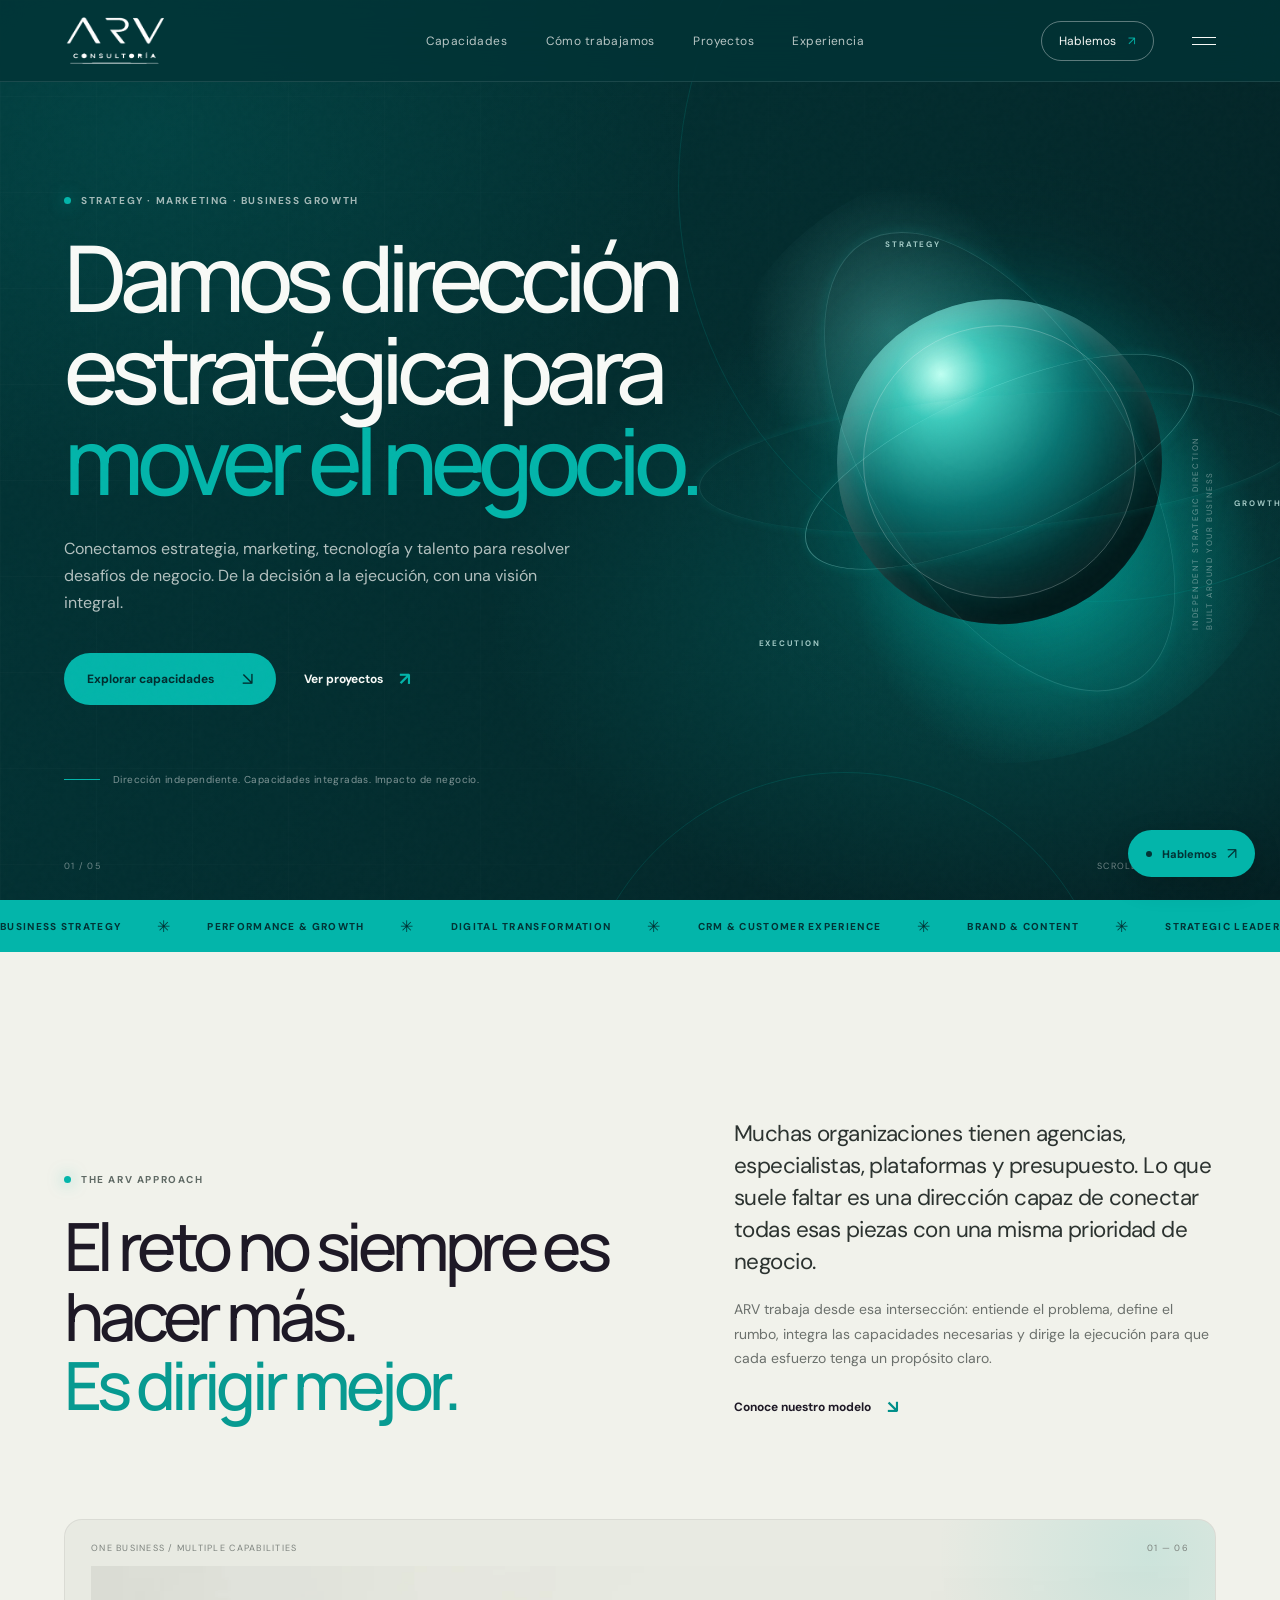
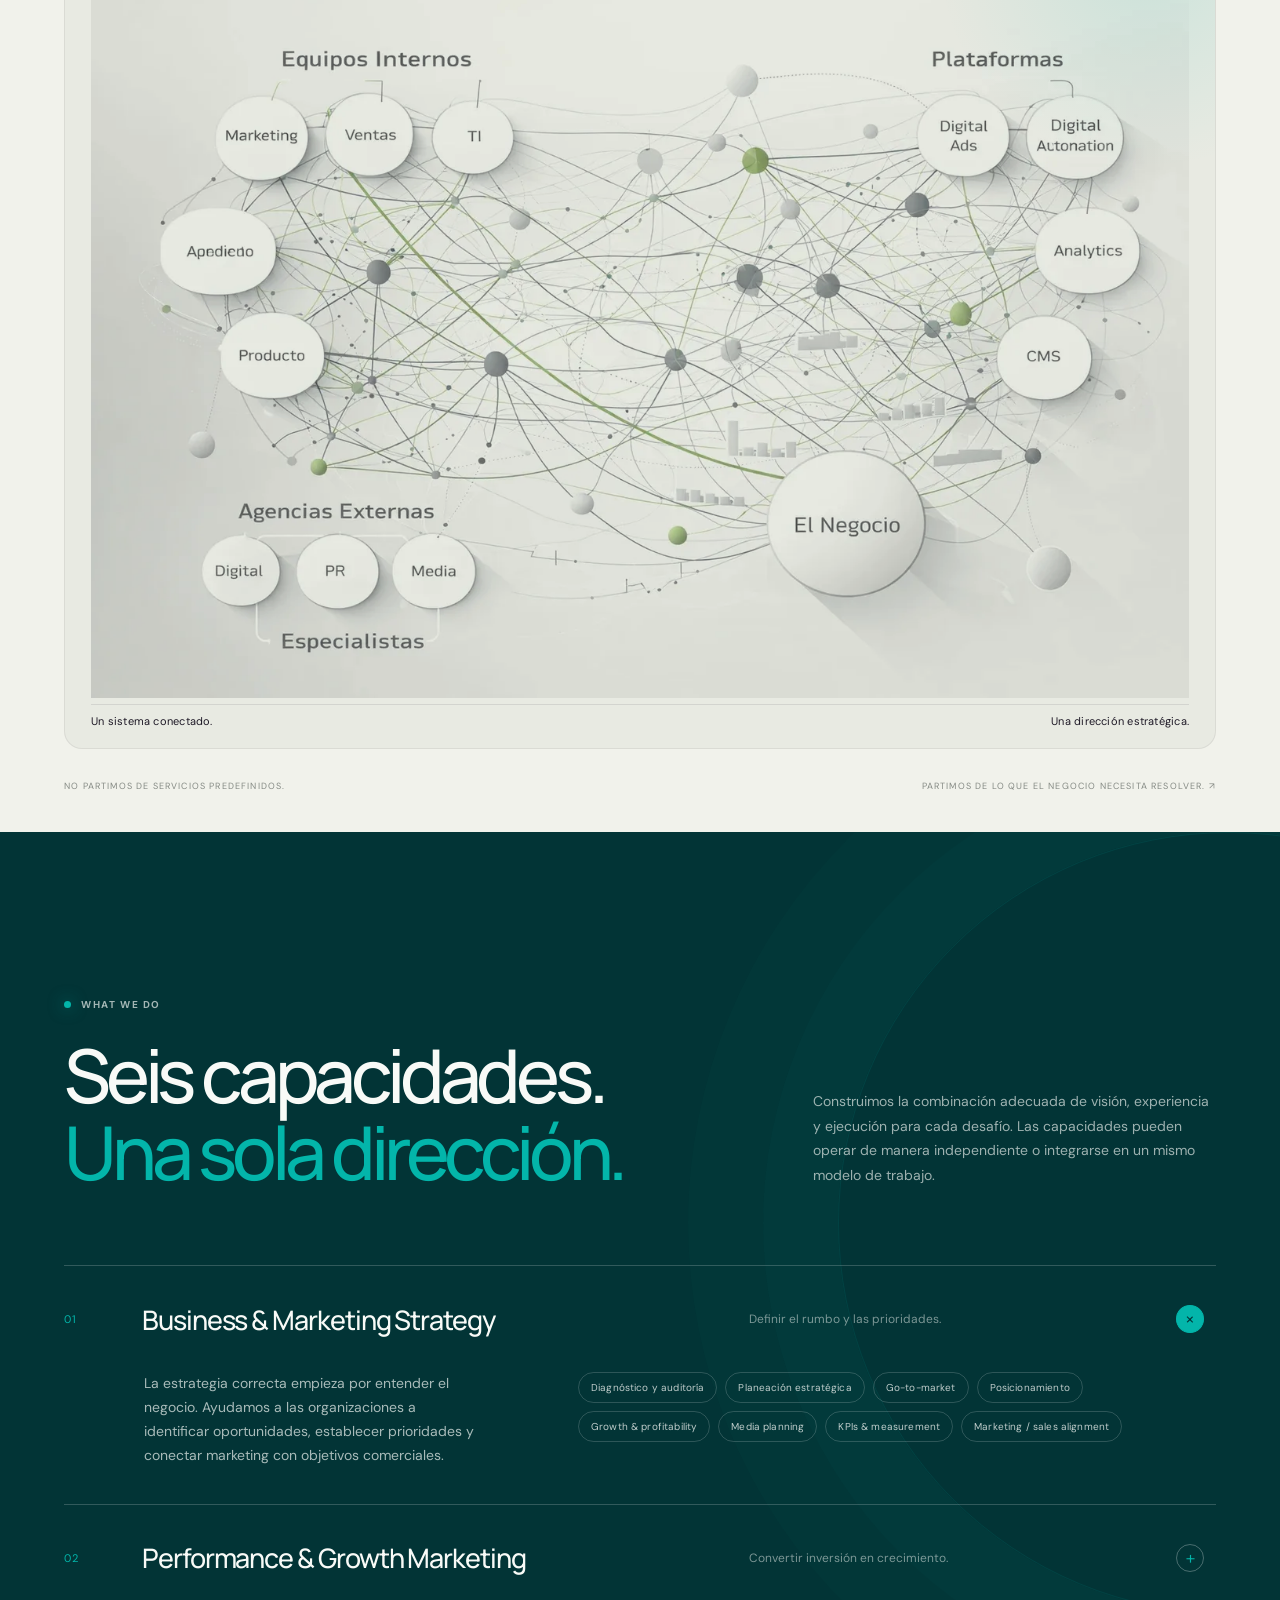
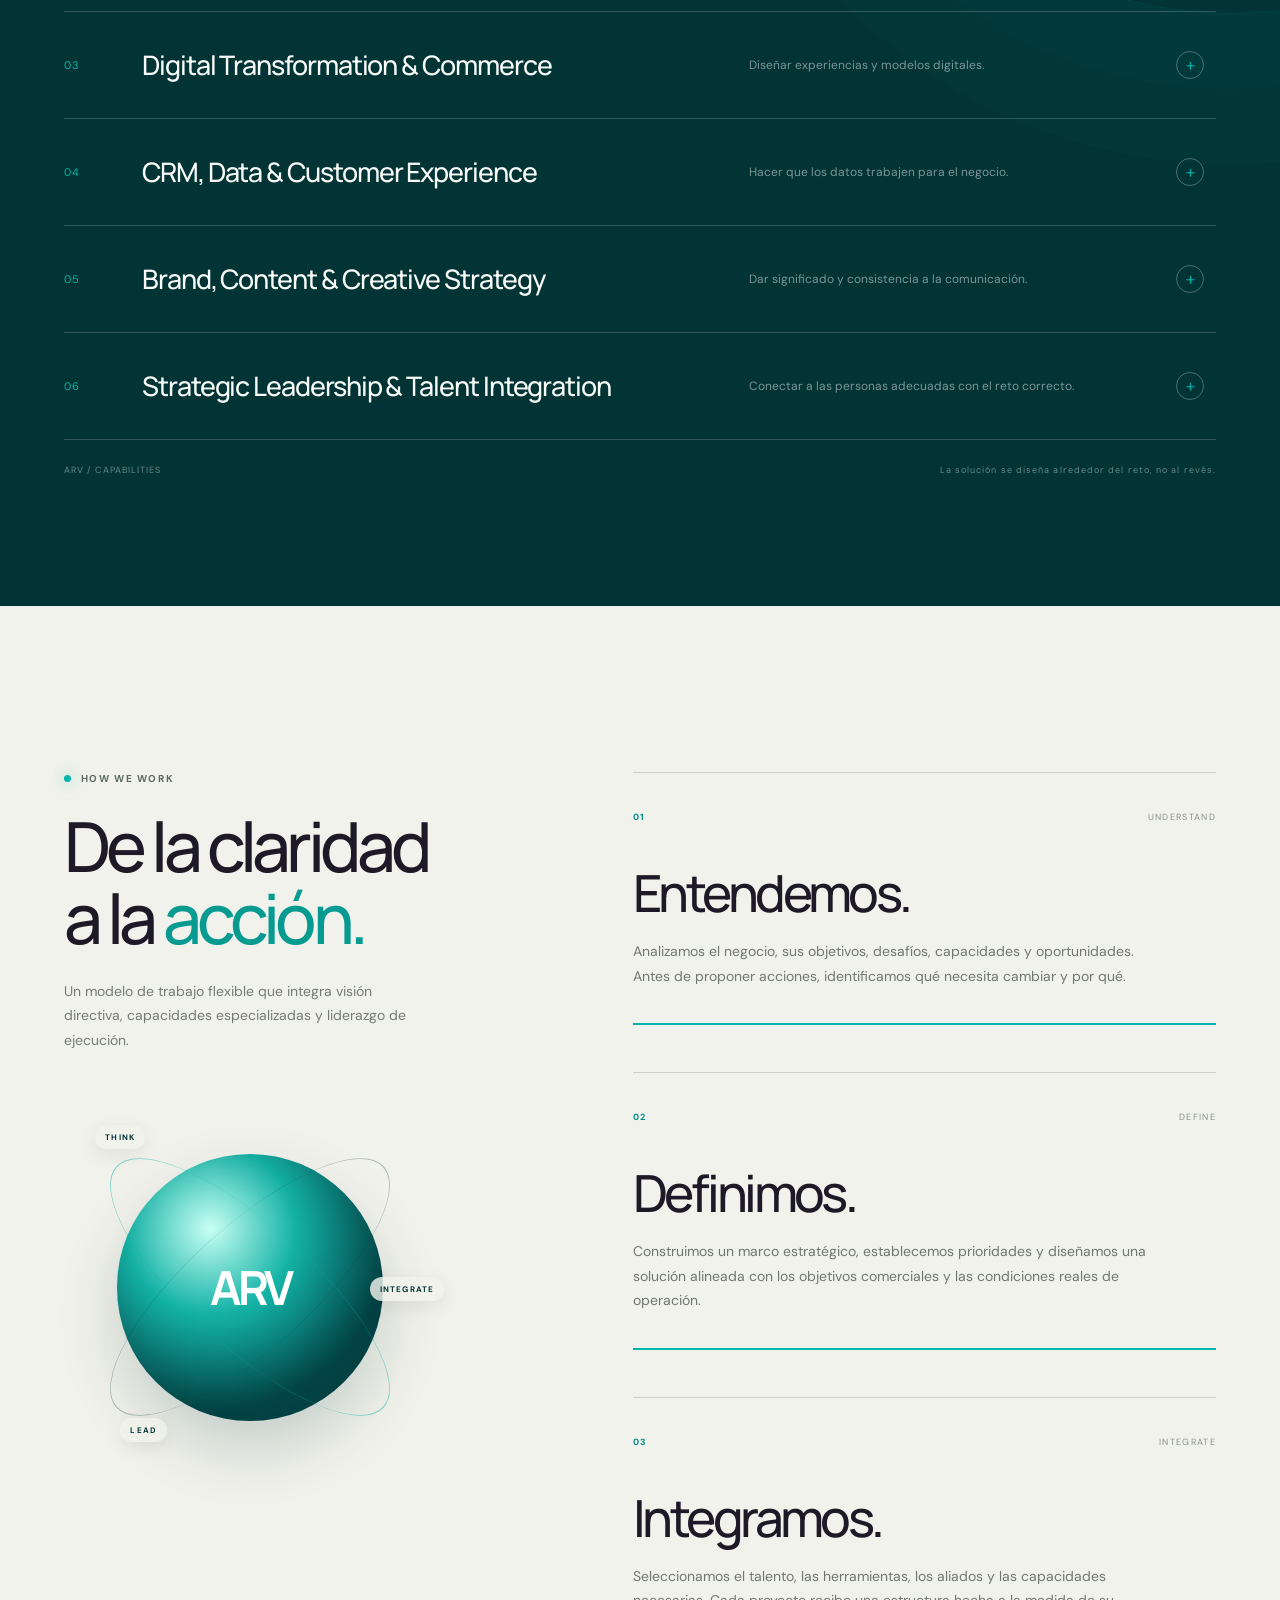
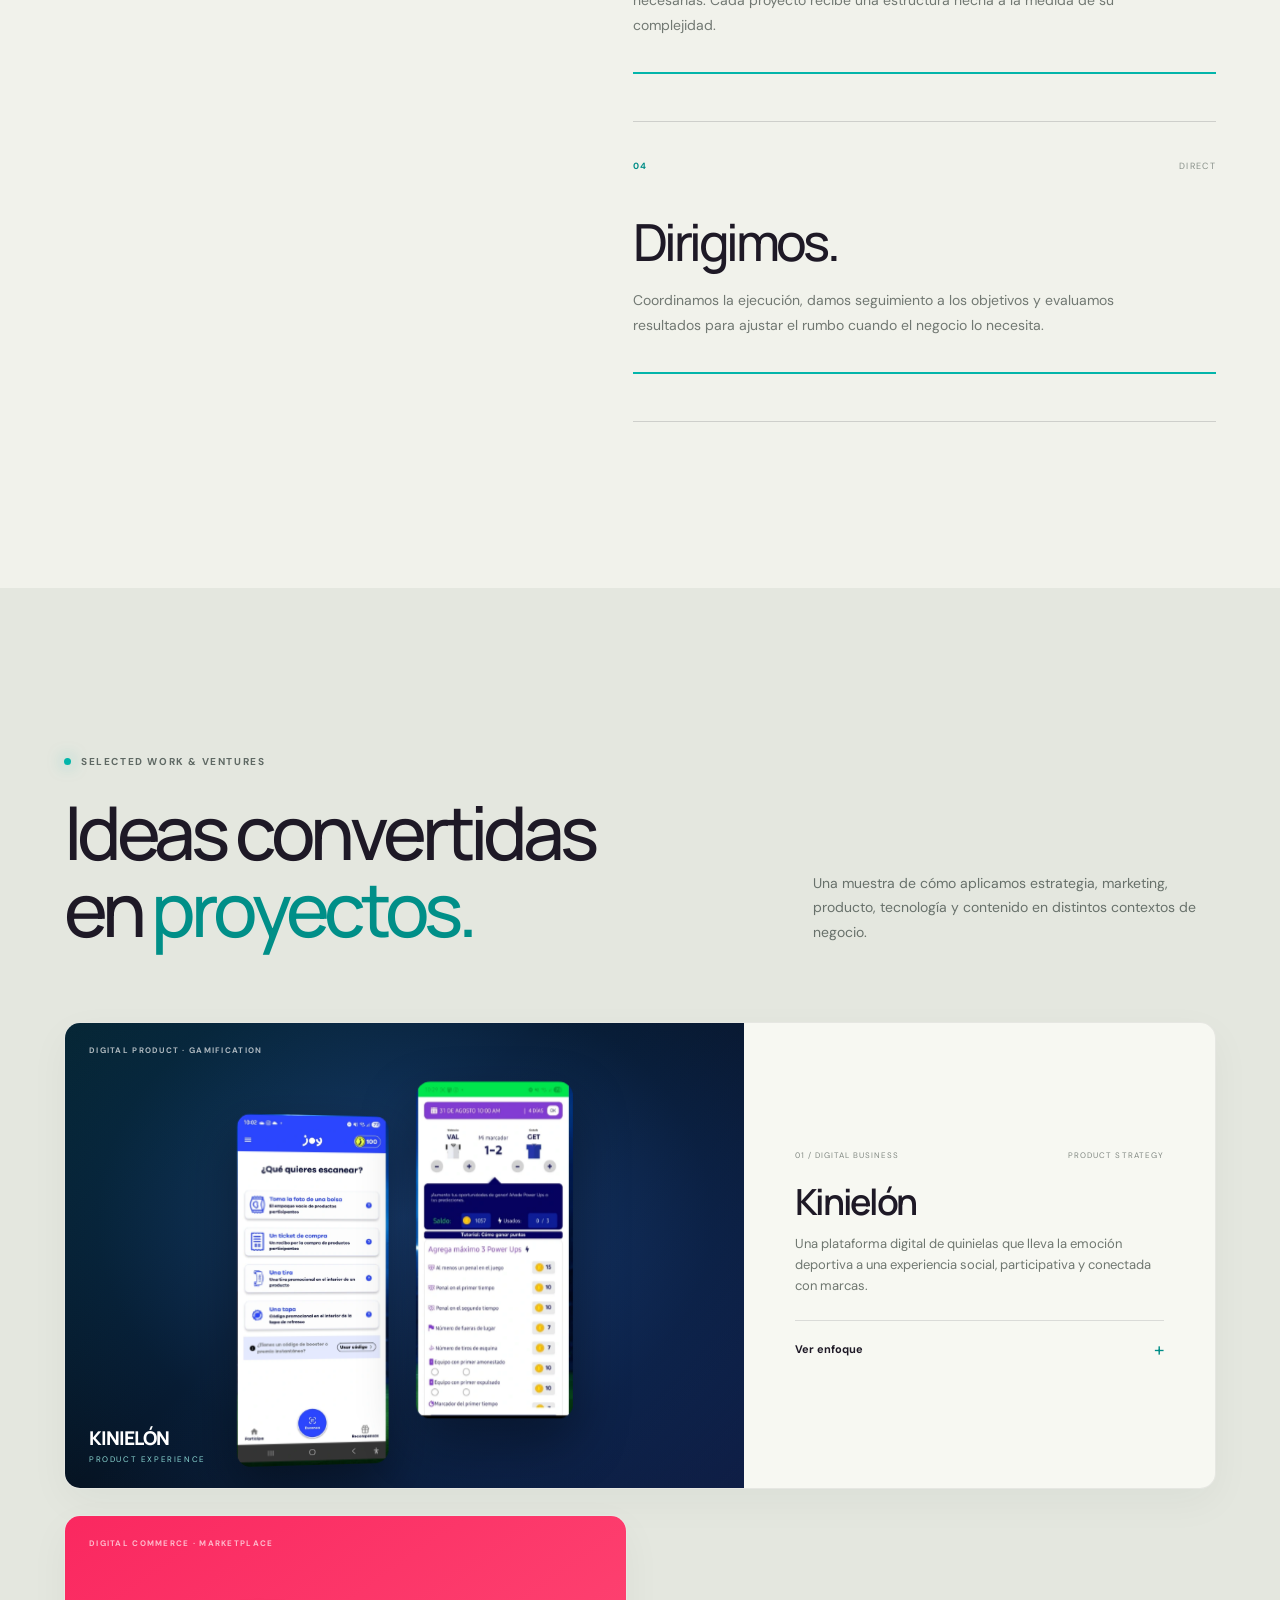
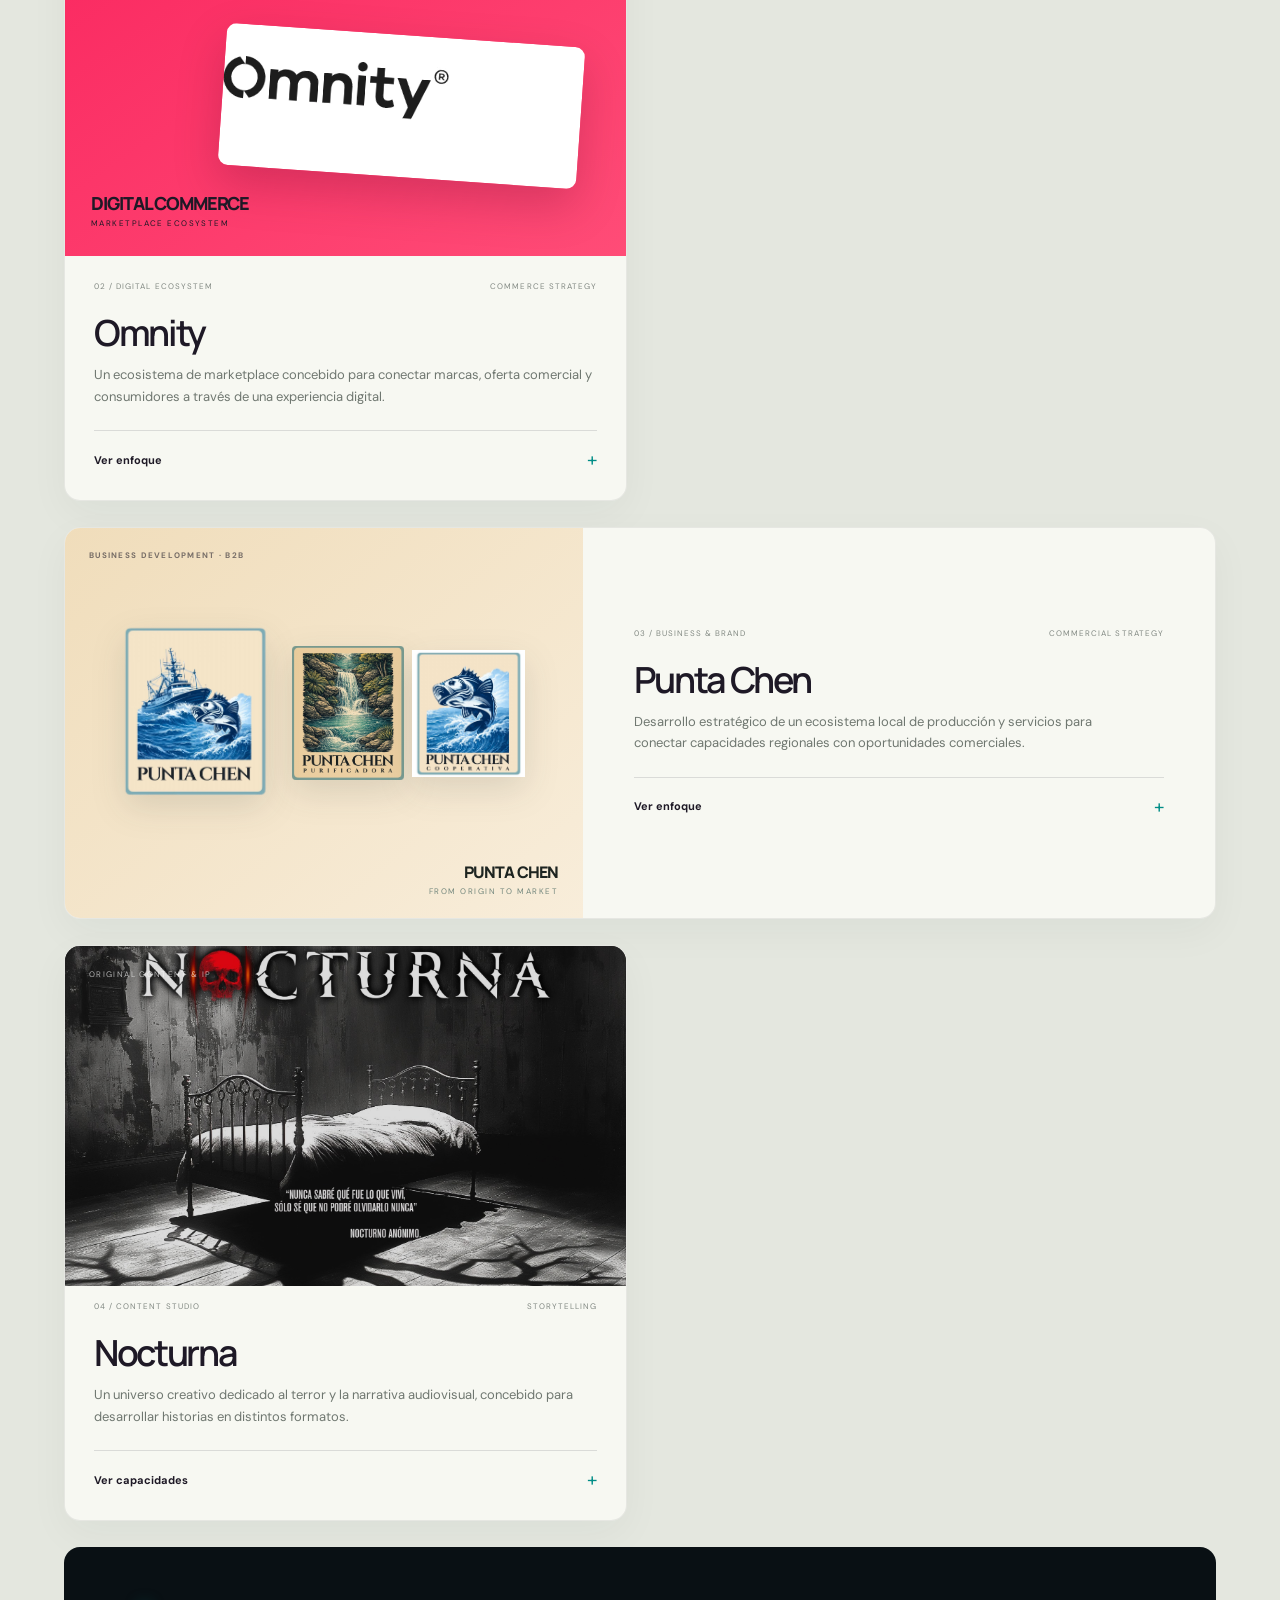
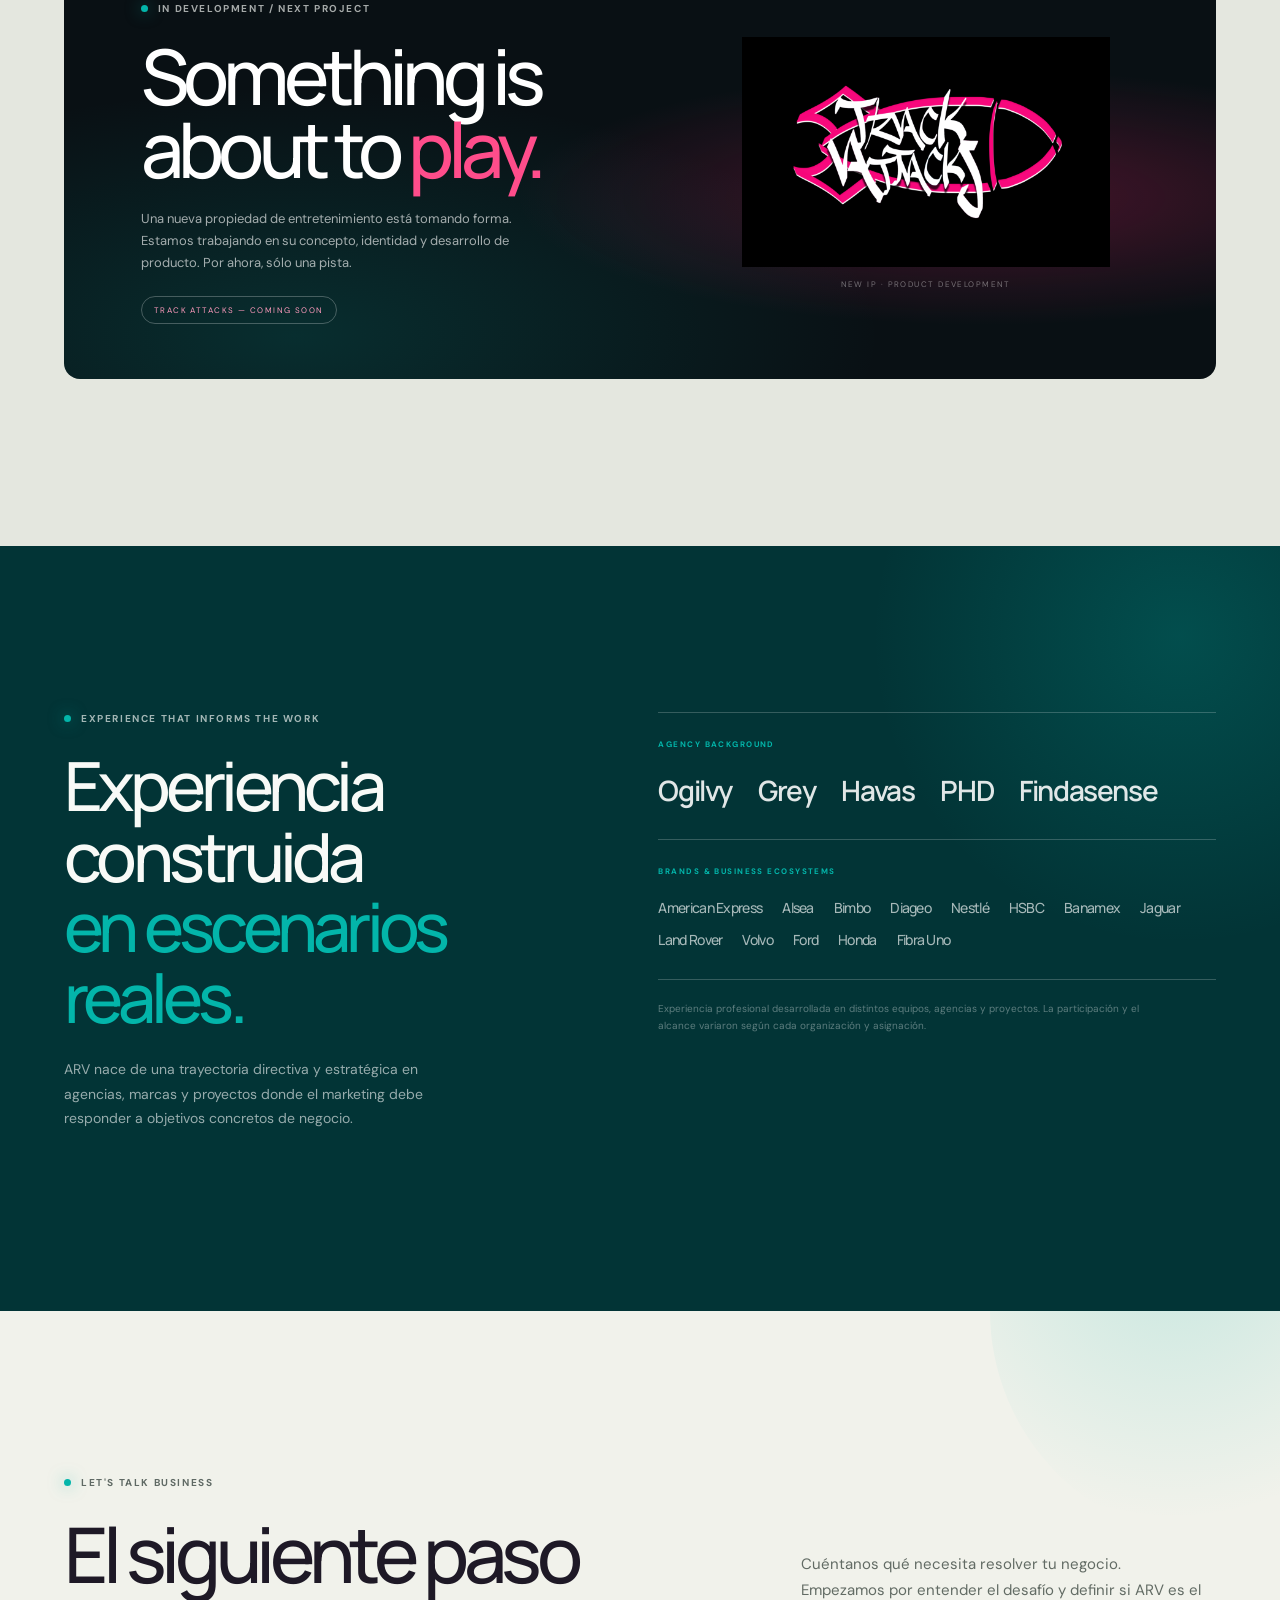
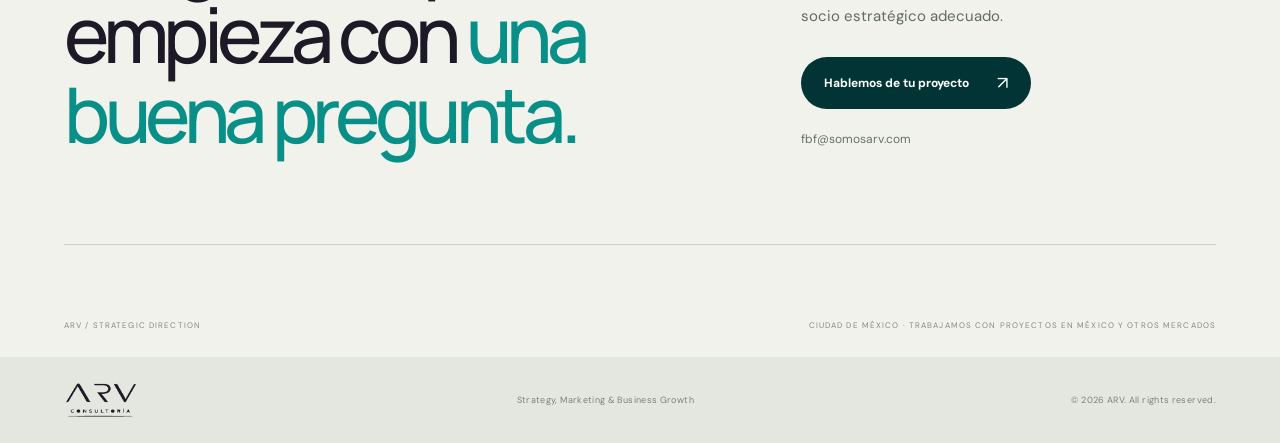
==== index.html @ b7ebb593 "Add files via upload" ====
<!doctype html>
<html lang="es">
<head>
  <meta charset="utf-8">
  <meta name="viewport" content="width=device-width, initial-scale=1">
  <meta name="theme-color" content="#023436">
  <meta name="description" content="ARV conecta estrategia, marketing, tecnología y talento para resolver desafíos de negocio. Dirección estratégica, performance, crecimiento y transformación digital.">
  <meta property="og:type" content="website">
  <meta property="og:site_name" content="ARV">
  <meta property="og:title" content="ARV | Strategic direction. Business impact.">
  <meta property="og:description" content="Conectamos estrategia, marketing, tecnología y talento para resolver desafíos de negocio.">
  <meta property="og:url" content="https://somosarv.com/">
  <meta property="og:image" content="https://somosarv.com/assets/arv-social-cover.jpg">
  <meta name="twitter:card" content="summary_large_image">
  <title>ARV | Strategic direction. Business impact.</title>
  <link rel="preconnect" href="https://fonts.googleapis.com">
  <link rel="preconnect" href="https://fonts.gstatic.com" crossorigin>
  <link href="https://fonts.googleapis.com/css2?family=DM+Sans:wght@400;500;600;700&family=Manrope:wght@400;500;600;700;800&display=swap" rel="stylesheet">
  <link rel="icon" href="assets/arv-mark.svg" type="image/svg+xml">
  <link rel="stylesheet" href="styles.css">
</head>
<body>
  <div class="page-noise" aria-hidden="true"></div>
  <header class="site-header" id="top">
    <a class="brand" href="#top" aria-label="ARV, inicio">
      <img src="assets/arv-logo-white.png" alt="ARV Consultoría">
    </a>
    <nav class="desktop-nav" aria-label="Navegación principal">
      <a href="#capabilities">Capacidades</a>
      <a href="#method">Cómo trabajamos</a>
      <a href="#work">Proyectos</a>
      <a href="#experience">Experiencia</a>
    </nav>
    <div class="header-actions">
      <a class="header-contact" href="https://wa.me/525591985758?text=Hola%20ARV%2C%20quiero%20conversar%20sobre%20un%20proyecto." target="_blank" rel="noopener">Hablemos <span>↗</span></a>
      <button class="menu-trigger" id="menuTrigger" aria-label="Abrir menú" aria-expanded="false" aria-controls="fullscreenMenu">
        <span></span><span></span>
      </button>
    </div>
  </header>

  <div class="menu-overlay" id="fullscreenMenu" aria-hidden="true">
    <div class="menu-topline"><span>ARV / MENU</span><button id="menuClose" aria-label="Cerrar menú">Cerrar <b>×</b></button></div>
    <nav class="menu-links" aria-label="Menú completo">
      <a href="#capabilities"><small>01</small> Capacidades <i>↗</i></a>
      <a href="#method"><small>02</small> Cómo trabajamos <i>↗</i></a>
      <a href="#work"><small>03</small> Proyectos <i>↗</i></a>
      <a href="#experience"><small>04</small> Experiencia <i>↗</i></a>
      <a href="#contact"><small>05</small> Contacto <i>↗</i></a>
    </nav>
    <div class="menu-foot"><span>Strategic direction. Business impact.</span><span>Ciudad de México · México</span></div>
  </div>

  <main>
    <section class="hero section-dark" aria-labelledby="heroTitle">
      <div class="hero-grid-lines" aria-hidden="true"></div>
      <div class="hero-orbit orbit-a" aria-hidden="true"></div>
      <div class="hero-orbit orbit-b" aria-hidden="true"></div>
      <div class="hero-orb" aria-hidden="true"><div class="orb-core"></div><div class="orb-ring ring-one"></div><div class="orb-ring ring-two"></div><div class="orb-ring ring-three"></div><span class="orb-label label-one">STRATEGY</span><span class="orb-label label-two">GROWTH</span><span class="orb-label label-three">EXECUTION</span></div>
      <div class="hero-copy reveal">
        <p class="eyebrow eyebrow-light"><span class="eyebrow-dot"></span> STRATEGY · MARKETING · BUSINESS GROWTH</p>
        <h1 id="heroTitle">Damos dirección<br>estratégica para<br><em>mover el negocio.</em></h1>
        <p class="hero-intro">Conectamos estrategia, marketing, tecnología y talento para resolver desafíos de negocio. De la decisión a la ejecución, con una visión integral.</p>
        <div class="hero-ctas">
          <a class="button button-mint" href="#capabilities">Explorar capacidades <span>↘</span></a>
          <a class="text-link text-link-light" href="#work">Ver proyectos <span>↗</span></a>
        </div>
        <div class="hero-note"><span class="note-line"></span><span>Dirección independiente. Capacidades integradas. Impacto de negocio.</span></div>
      </div>
      <div class="hero-index"><span>01 / 05</span><span>SCROLL TO EXPLORE ↓</span></div>
      <div class="hero-side-caption">INDEPENDENT STRATEGIC DIRECTION<br>BUILT AROUND YOUR BUSINESS</div>
    </section>

    <div class="ticker" aria-label="Áreas de especialidad">
      <div class="ticker-track"><span>BUSINESS STRATEGY</span><b>✳</b><span>PERFORMANCE & GROWTH</span><b>✳</b><span>DIGITAL TRANSFORMATION</span><b>✳</b><span>CRM & CUSTOMER EXPERIENCE</span><b>✳</b><span>BRAND & CONTENT</span><b>✳</b><span>STRATEGIC LEADERSHIP</span><b>✳</b><span>BUSINESS STRATEGY</span><b>✳</b><span>PERFORMANCE & GROWTH</span><b>✳</b><span>DIGITAL TRANSFORMATION</span><b>✳</b></div>
    </div>

    <section class="intro-section section-linen" id="about">
      <div class="section-shell intro-layout">
        <div class="intro-heading reveal">
          <p class="eyebrow eyebrow-dark"><span class="eyebrow-dot"></span> THE ARV APPROACH</p>
          <h2>El reto no siempre es hacer más.<br><span>Es dirigir mejor.</span></h2>
        </div>
        <div class="intro-body reveal">
          <p class="lead-copy">Muchas organizaciones tienen agencias, especialistas, plataformas y presupuesto. Lo que suele faltar es una dirección capaz de conectar todas esas piezas con una misma prioridad de negocio.</p>
          <p>ARV trabaja desde esa intersección: entiende el problema, define el rumbo, integra las capacidades necesarias y dirige la ejecución para que cada esfuerzo tenga un propósito claro.</p>
          <a class="text-link text-link-dark" href="#method">Conoce nuestro modelo <span>↘</span></a>
        </div>
      </div>
      <div class="section-shell ecosystem-frame reveal">
        <div class="ecosystem-top"><span>ONE BUSINESS / MULTIPLE CAPABILITIES</span><span>01 — 06</span></div>
        <img src="assets/ecosystem-map.webp" alt="Diagrama conceptual de un ecosistema de equipos, plataformas y especialistas conectados por una dirección estratégica" loading="lazy">
        <div class="ecosystem-caption"><span>Un sistema conectado.</span><span>Una dirección estratégica.</span></div>
      </div>
      <div class="intro-foot section-shell"><span>NO PARTIMOS DE SERVICIOS PREDEFINIDOS.</span><span>PARTIMOS DE LO QUE EL NEGOCIO NECESITA RESOLVER. ↗</span></div>
    </section>

    <section class="capabilities-section" id="capabilities">
      <div class="section-shell">
        <div class="section-heading section-heading-dark reveal">
          <div><p class="eyebrow eyebrow-light"><span class="eyebrow-dot"></span> WHAT WE DO</p><h2>Seis capacidades.<br><span>Una sola dirección.</span></h2></div>
          <p>Construimos la combinación adecuada de visión, experiencia y ejecución para cada desafío. Las capacidades pueden operar de manera independiente o integrarse en un mismo modelo de trabajo.</p>
        </div>
        <div class="capability-list">
          <details class="capability reveal" open>
            <summary><span class="cap-number">01</span><span class="cap-title">Business & Marketing Strategy</span><span class="cap-desc">Definir el rumbo y las prioridades.</span><span class="cap-toggle">+</span></summary>
            <div class="cap-content"><p>La estrategia correcta empieza por entender el negocio. Ayudamos a las organizaciones a identificar oportunidades, establecer prioridades y conectar marketing con objetivos comerciales.</p><div class="cap-tags"><span>Diagnóstico y auditoría</span><span>Planeación estratégica</span><span>Go-to-market</span><span>Posicionamiento</span><span>Growth & profitability</span><span>Media planning</span><span>KPIs & measurement</span><span>Marketing / sales alignment</span></div></div>
          </details>
          <details class="capability reveal">
            <summary><span class="cap-number">02</span><span class="cap-title">Performance & Growth Marketing</span><span class="cap-desc">Convertir inversión en crecimiento.</span><span class="cap-toggle">+</span></summary>
            <div class="cap-content"><p>Diseñamos y dirigimos estrategias de adquisición orientadas a mejorar eficiencia, conversión y contribución comercial. Integramos medios, creatividad, datos y optimización para construir ecosistemas medibles.</p><div class="cap-tags"><span>Paid media</span><span>Google / Meta / TikTok</span><span>Programmatic</span><span>Budget planning & optimization</span><span>Demand generation & leads</span><span>CRO & funnels</span><span>Landing pages</span><span>CAC / ROAS / ROI / LTV</span><span>Agency audit</span><span>Marketing-to-sales integration</span></div></div>
          </details>
          <details class="capability reveal">
            <summary><span class="cap-number">03</span><span class="cap-title">Digital Transformation & Commerce</span><span class="cap-desc">Diseñar experiencias y modelos digitales.</span><span class="cap-toggle">+</span></summary>
            <div class="cap-content"><p>La transformación digital debe resolver problemas reales de negocio. Acompañamos la evolución de ecosistemas digitales conectando estrategia comercial, experiencia, tecnología y operación.</p><div class="cap-tags"><span>Digital transformation</span><span>E-commerce & marketplaces</span><span>Digital business models</span><span>Product strategy</span><span>Customer journeys</span><span>Omnichannel</span><span>Commercial process optimization</span><span>Technology assessment</span><span>Project direction</span></div></div>
          </details>
          <details class="capability reveal">
            <summary><span class="cap-number">04</span><span class="cap-title">CRM, Data & Customer Experience</span><span class="cap-desc">Hacer que los datos trabajen para el negocio.</span><span class="cap-toggle">+</span></summary>
            <div class="cap-content"><p>Diseñamos estrategias para aprovechar la información de clientes, mejorar las relaciones comerciales y convertir los datos en oportunidades de adquisición, retención y valor.</p><div class="cap-tags"><span>CRM & engagement</span><span>Segmentation & customer insight</span><span>Lifecycle management</span><span>Marketing automation</span><span>Loyalty & retention</span><span>Customer experience</span><span>Cross-sell / up-sell</span><span>Data-driven measurement</span><span>Channel governance</span></div></div>
          </details>
          <details class="capability reveal">
            <summary><span class="cap-number">05</span><span class="cap-title">Brand, Content & Creative Strategy</span><span class="cap-desc">Dar significado y consistencia a la comunicación.</span><span class="cap-toggle">+</span></summary>
            <div class="cap-content"><p>Desarrollamos estrategias de marca y comunicación que conectan el posicionamiento con las necesidades del mercado. Definimos el papel de la creatividad y el contenido dentro de la estrategia de crecimiento.</p><div class="cap-tags"><span>Brand & positioning</span><span>Value proposition</span><span>Communication strategy</span><span>Content marketing</span><span>Digital content strategy</span><span>Social media & community</span><span>Creative campaigns</span><span>Creative direction & production</span><span>Launch communication</span></div></div>
          </details>
          <details class="capability reveal">
            <summary><span class="cap-number">06</span><span class="cap-title">Strategic Leadership & Talent Integration</span><span class="cap-desc">Conectar a las personas adecuadas con el reto correcto.</span><span class="cap-toggle">+</span></summary>
            <div class="cap-content"><p>No siempre necesitas otra agencia. A veces necesitas que alguien dirija mejor a las que ya tienes. Integramos dirección estratégica independiente con especialistas y equipos seleccionados según las necesidades del proyecto.</p><div class="cap-tags"><span>External marketing leadership</span><span>Team direction</span><span>Talent curation</span><span>Agency integration</span><span>Operating models</span><span>Project leadership</span><span>Execution oversight</span><span>Executive advisory</span></div></div>
          </details>
        </div>
        <p class="capability-footnote"><span>ARV / CAPABILITIES</span><span>La solución se diseña alrededor del reto, no al revés.</span></p>
      </div>
    </section>

    <section class="method-section section-linen" id="method">
      <div class="section-shell method-layout">
        <div class="method-sticky reveal">
          <p class="eyebrow eyebrow-dark"><span class="eyebrow-dot"></span> HOW WE WORK</p>
          <h2>De la claridad<br>a la <span>acción.</span></h2>
          <p>Un modelo de trabajo flexible que integra visión directiva, capacidades especializadas y liderazgo de ejecución.</p>
          <div class="method-visual"><div class="method-visual-core">ARV</div><div class="method-visual-orbit orbit-1"></div><div class="method-visual-orbit orbit-2"></div><span class="method-visual-tag tag-a">THINK</span><span class="method-visual-tag tag-b">INTEGRATE</span><span class="method-visual-tag tag-c">LEAD</span></div>
        </div>
        <div class="method-steps">
          <article class="method-step reveal"><div class="step-top"><span>01</span><span>UNDERSTAND</span></div><h3>Entendemos.</h3><p>Analizamos el negocio, sus objetivos, desafíos, capacidades y oportunidades. Antes de proponer acciones, identificamos qué necesita cambiar y por qué.</p><div class="step-line"><span></span></div></article>
          <article class="method-step reveal"><div class="step-top"><span>02</span><span>DEFINE</span></div><h3>Definimos.</h3><p>Construimos un marco estratégico, establecemos prioridades y diseñamos una solución alineada con los objetivos comerciales y las condiciones reales de operación.</p><div class="step-line"><span></span></div></article>
          <article class="method-step reveal"><div class="step-top"><span>03</span><span>INTEGRATE</span></div><h3>Integramos.</h3><p>Seleccionamos el talento, las herramientas, los aliados y las capacidades necesarias. Cada proyecto recibe una estructura hecha a la medida de su complejidad.</p><div class="step-line"><span></span></div></article>
          <article class="method-step reveal"><div class="step-top"><span>04</span><span>DIRECT</span></div><h3>Dirigimos.</h3><p>Coordinamos la ejecución, damos seguimiento a los objetivos y evaluamos resultados para ajustar el rumbo cuando el negocio lo necesita.</p><div class="step-line"><span></span></div></article>
        </div>
      </div>
    </section>

    <section class="work-section" id="work">
      <div class="section-shell">
        <div class="section-heading section-heading-light reveal">
          <div><p class="eyebrow eyebrow-dark"><span class="eyebrow-dot"></span> SELECTED WORK & VENTURES</p><h2>Ideas convertidas<br>en <span>proyectos.</span></h2></div>
          <p>Una muestra de cómo aplicamos estrategia, marketing, producto, tecnología y contenido en distintos contextos de negocio.</p>
        </div>

        <div class="projects-grid">
          <article class="project-card project-kinielon reveal">
            <div class="project-visual kinielon-visual">
              <div class="project-kicker">DIGITAL PRODUCT · GAMIFICATION</div>
              <div class="kinielon-devices"><img src="assets/kinielon-scan.webp" alt="Pantalla real de Kinielón: registro de productos" loading="lazy"><img src="assets/kinielon-powerups.webp" alt="Pantalla real de Kinielón: selección de Power Ups" loading="lazy"></div>
              <div class="kinielon-label">KINIELÓN<span>PRODUCT EXPERIENCE</span></div>
            </div>
            <div class="project-copy"><div class="project-meta"><span>01 / DIGITAL BUSINESS</span><span>PRODUCT STRATEGY</span></div><h3>Kinielón</h3><p>Una plataforma digital de quinielas que lleva la emoción deportiva a una experiencia social, participativa y conectada con marcas.</p><details class="project-more"><summary>Ver enfoque <span>+</span></summary><div><b>El trabajo</b><p>Conceptualización de producto, experiencia de participación, dinámicas de engagement, integración de marca y diseño de una propuesta escalable para distintos eventos.</p><b>Lo que demuestra</b><p>Capacidad para conectar producto digital, experiencia de usuario, gamificación y estrategia comercial.</p></div></details></div>
          </article>

          <article class="project-card project-omnity reveal">
            <div class="project-visual omnity-visual"><div class="project-kicker">DIGITAL COMMERCE · MARKETPLACE</div><div class="omnity-screen"><img src="assets/omnity-wordmark.webp" alt="Logotipo de Omnity" loading="lazy"></div><div class="omnity-stamp">DIGITAL COMMERCE<span>MARKETPLACE ECOSYSTEM</span></div></div>
            <div class="project-copy"><div class="project-meta"><span>02 / DIGITAL ECOSYSTEM</span><span>COMMERCE STRATEGY</span></div><h3>Omnity</h3><p>Un ecosistema de marketplace concebido para conectar marcas, oferta comercial y consumidores a través de una experiencia digital.</p><details class="project-more"><summary>Ver enfoque <span>+</span></summary><div><b>El trabajo</b><p>Estrategia de negocio y propuesta de valor, conceptualización de marketplace, experiencia e-commerce, integración de oferta comercial y articulación entre marketing, tecnología y operación.</p><b>Lo que demuestra</b><p>Visión para diseñar ecosistemas comerciales y experiencias digitales que conectan múltiples participantes.</p></div></details></div>
          </article>

          <article class="project-card project-punta reveal">
            <div class="project-visual punta-visual"><div class="project-kicker">BUSINESS DEVELOPMENT · B2B</div><div class="punta-logos"><img class="punta-parent" src="assets/punta-grupo.webp" alt="Punta Chen Grupo" loading="lazy"><div class="punta-sublogos"><img src="assets/punta-purificadora.webp" alt="Punta Chen Purificadora" loading="lazy"><img src="assets/punta-cooperativa.jpg" alt="Punta Chen Cooperativa" loading="lazy"></div></div><div class="punta-label">PUNTA CHEN<span>FROM ORIGIN TO MARKET</span></div></div>
            <div class="project-copy"><div class="project-meta"><span>03 / BUSINESS & BRAND</span><span>COMMERCIAL STRATEGY</span></div><h3>Punta Chen</h3><p>Desarrollo estratégico de un ecosistema local de producción y servicios para conectar capacidades regionales con oportunidades comerciales.</p><details class="project-more"><summary>Ver enfoque <span>+</span></summary><div><b>El trabajo</b><p>Posicionamiento, arquitectura de marca, narrativa comercial, estrategia B2B, segmentación de clientes y desarrollo de activos de comunicación para Purificadora y Cooperativa.</p><b>Lo que demuestra</b><p>Capacidad para transformar una operación productiva en una propuesta de valor y una plataforma de desarrollo comercial.</p></div></details></div>
          </article>

          <article class="project-card project-nocturna reveal">
            <div class="project-visual nocturna-visual"><img src="assets/nocturna-cover.jpg" alt="Identidad visual de Nocturna" loading="lazy"><div class="nocturna-overline">ORIGINAL CONTENT & IP</div></div>
            <div class="project-copy"><div class="project-meta"><span>04 / CONTENT STUDIO</span><span>STORYTELLING</span></div><h3>Nocturna</h3><p>Un universo creativo dedicado al terror y la narrativa audiovisual, concebido para desarrollar historias en distintos formatos.</p><details class="project-more"><summary>Ver capacidades <span>+</span></summary><div><b>En desarrollo</b><p>Podcast, serie de cortometrajes en proceso de desarrollo y libro de cuentos de terror próximo a publicarse.</p><b>Lo que demuestra</b><p>Capacidad de conceptualización, construcción de universos narrativos, desarrollo de propiedad intelectual y producción de contenido.</p></div></details></div>
          </article>
        </div>

        <article class="track-feature reveal">
          <div class="track-feature-bg"></div>
          <div class="track-feature-content"><p class="eyebrow eyebrow-light"><span class="eyebrow-dot"></span> IN DEVELOPMENT / NEXT PROJECT</p><h3>Something is<br>about to <em>play.</em></h3><p>Una nueva propiedad de entretenimiento está tomando forma. Estamos trabajando en su concepto, identidad y desarrollo de producto. Por ahora, sólo una pista.</p><span class="coming-soon">TRACK ATTACKS — COMING SOON</span></div>
          <div class="track-logo-wrap"><img src="assets/track-attacks.png" alt="Logotipo de Track Attacks" loading="lazy"><span>NEW IP · PRODUCT DEVELOPMENT</span></div>
        </article>
      </div>
    </section>

    <section class="experience-section section-dark" id="experience">
      <div class="experience-glow" aria-hidden="true"></div>
      <div class="section-shell">
        <div class="experience-grid">
          <div class="experience-heading reveal"><p class="eyebrow eyebrow-light"><span class="eyebrow-dot"></span> EXPERIENCE THAT INFORMS THE WORK</p><h2>Experiencia construida<br><span>en escenarios reales.</span></h2><p>ARV nace de una trayectoria directiva y estratégica en agencias, marcas y proyectos donde el marketing debe responder a objetivos concretos de negocio.</p></div>
          <div class="experience-lists reveal">
            <div class="experience-list"><span class="list-label">AGENCY BACKGROUND</span><div class="brand-words"><span>Ogilvy</span><span>Grey</span><span>Havas</span><span>PHD</span><span>Findasense</span></div></div>
            <div class="experience-list"><span class="list-label">BRANDS & BUSINESS ECOSYSTEMS</span><div class="brand-words brand-words-small"><span>American Express</span><span>Alsea</span><span>Bimbo</span><span>Diageo</span><span>Nestlé</span><span>HSBC</span><span>Banamex</span><span>Jaguar</span><span>Land Rover</span><span>Volvo</span><span>Ford</span><span>Honda</span><span>Fibra Uno</span></div></div>
            <p class="experience-note">Experiencia profesional desarrollada en distintos equipos, agencias y proyectos. La participación y el alcance variaron según cada organización y asignación.</p>
          </div>
        </div>
      </div>
    </section>

    <section class="contact-section section-linen" id="contact">
      <div class="contact-orb" aria-hidden="true"></div>
      <div class="section-shell contact-layout reveal">
        <div><p class="eyebrow eyebrow-dark"><span class="eyebrow-dot"></span> LET'S TALK BUSINESS</p><h2>El siguiente paso<br>empieza con <em>una buena pregunta.</em></h2></div>
        <div class="contact-copy"><p>Cuéntanos qué necesita resolver tu negocio. Empezamos por entender el desafío y definir si ARV es el socio estratégico adecuado.</p><a class="button button-dark" href="https://wa.me/525591985758?text=Hola%20ARV%2C%20quiero%20conversar%20sobre%20un%20proyecto." target="_blank" rel="noopener">Hablemos de tu proyecto <span>↗</span></a><a class="email-link" href="mailto:fbf@somosarv.com">fbf@somosarv.com</a></div>
      </div>
      <div class="section-shell contact-bottom"><span>ARV / STRATEGIC DIRECTION</span><span>CIUDAD DE MÉXICO · TRABAJAMOS CON PROYECTOS EN MÉXICO Y OTROS MERCADOS</span></div>
    </section>
  </main>

  <footer class="site-footer"><div class="section-shell footer-inner"><a href="#top" class="footer-brand"><img src="assets/arv-logo-dark.png" alt="ARV Consultoría"></a><span>Strategy, Marketing & Business Growth</span><span>© <span id="year"></span> ARV. All rights reserved.</span></div></footer>

  <a class="floating-cta" href="https://wa.me/525591985758?text=Hola%20ARV%2C%20quiero%20conversar%20sobre%20un%20proyecto." target="_blank" rel="noopener" aria-label="Contactar a ARV por WhatsApp"><span class="floating-dot"></span> Hablemos <b>↗</b></a>
  <script src="script.js"></script>
</body>
</html>
---- styles.css ----
:root {
  --teal: #023436;
  --teal-2: #052b2d;
  --mint: #03b5aa;
  --linen: #f1f2eb;
  --grey: #1e1926;
  --muted: #777b77;
  --line: rgba(30,25,38,.16);
  --white: #f8faf7;
  --max: 1280px;
  --pad: clamp(22px, 5vw, 76px);
  --ease: cubic-bezier(.22,.72,.19,1);
}
* { box-sizing: border-box; }
html { scroll-behavior: smooth; scroll-padding-top: 90px; }
body { margin: 0; color: var(--grey); background: var(--linen); font-family: 'DM Sans', sans-serif; -webkit-font-smoothing: antialiased; overflow-x: hidden; }
body.menu-open { overflow: hidden; }
a { color: inherit; text-decoration: none; }
button { font: inherit; }
img { max-width: 100%; display: block; }
.page-noise { position: fixed; inset: 0; pointer-events: none; z-index: 20; opacity: .026; background-image: url("data:image/svg+xml,%3Csvg viewBox='0 0 180 180' xmlns='http://www.w3.org/2000/svg'%3E%3Cfilter id='n'%3E%3CfeTurbulence type='fractalNoise' baseFrequency='.9' numOctaves='3' stitchTiles='stitch'/%3E%3C/filter%3E%3Crect width='100%25' height='100%25' filter='url(%23n)' opacity='.7'/%3E%3C/svg%3E"); }
.section-shell { width: min(100% - 2*var(--pad), var(--max)); margin-inline: auto; }
.section-dark { background: var(--teal); color: var(--white); }
.section-linen { background: var(--linen); color: var(--grey); }
.site-header { height: 82px; position: fixed; z-index: 50; top: 0; left: 0; right: 0; padding-inline: var(--pad); display: flex; align-items: center; justify-content: space-between; background: rgba(2,52,54,.76); border-bottom: 1px solid rgba(255,255,255,.1); backdrop-filter: blur(18px); -webkit-backdrop-filter: blur(18px); transition: background .35s ease, height .35s ease; }
.site-header.scrolled { height: 70px; background: rgba(2,52,54,.94); }
.brand { width: 104px; display: flex; align-items: center; }
.brand img { width: 100%; height: auto; }
.desktop-nav { display: flex; align-items: center; gap: clamp(20px, 3vw, 46px); margin-left: 7%; }
.desktop-nav a { color: rgba(248,250,247,.74); font-size: 12px; letter-spacing: .035em; transition: color .25s ease; }
.desktop-nav a:hover { color: var(--mint); }
.header-actions { display: flex; gap: 26px; align-items: center; }
.header-contact { font-size: 12px; color: var(--white); border: 1px solid rgba(255,255,255,.36); border-radius: 100px; padding: 11px 17px; transition: all .25s ease; }
.header-contact span { color: var(--mint); padding-left: 9px; }
.header-contact:hover { background: var(--mint); color: var(--teal); border-color: var(--mint); }
.header-contact:hover span { color: var(--teal); }
.menu-trigger { cursor: pointer; border: 0; background: transparent; display: grid; gap: 6px; padding: 12px 0 12px 12px; }
.menu-trigger span { width: 24px; height: 1px; background: var(--white); transition: transform .25s ease; }
.menu-trigger:hover span:first-child { transform: translateX(-4px); }
.menu-trigger:hover span:last-child { transform: translateX(4px); }
.menu-overlay { position: fixed; z-index: 80; inset: 0; background: var(--teal); color: var(--white); padding: 32px var(--pad) 26px; display: flex; flex-direction: column; justify-content: space-between; transform: translateY(-102%); transition: transform .7s var(--ease); }
.menu-overlay.open { transform: translateY(0); }
.menu-topline,.menu-foot { display: flex; justify-content: space-between; align-items: center; color: rgba(255,255,255,.62); font-size: 10px; letter-spacing: .16em; text-transform: uppercase; }
.menu-topline button { border: 0; color: var(--white); background: transparent; cursor: pointer; font-size: 12px; letter-spacing: .08em; }
.menu-topline button b { font-size: 26px; font-weight: 400; vertical-align: -3px; margin-left: 9px; }
.menu-links { display: flex; flex-direction: column; max-width: 1000px; width: 100%; margin: 0 auto; }
.menu-links a { font-family: Manrope, sans-serif; font-size: clamp(42px, 7vw, 92px); font-weight: 600; letter-spacing: -.065em; line-height: 1.25; border-bottom: 1px solid rgba(255,255,255,.16); display: flex; align-items: center; gap: 24px; transition: color .25s ease, padding .35s ease; }
.menu-links a:hover { color: var(--mint); padding-left: 12px; }
.menu-links small { font: 11px 'DM Sans',sans-serif; letter-spacing: .1em; color: var(--mint); width: 35px; }
.menu-links i { font-size: .34em; font-style: normal; margin-left: auto; color: var(--mint); }
.hero { min-height: min(900px, 100svh); min-height: max(760px, 100svh); padding: 155px var(--pad) 75px; position: relative; isolation: isolate; overflow: hidden; display: flex; align-items: center; }
.hero:before { content: ''; position: absolute; inset: 0; z-index: -3; background: radial-gradient(ellipse at 80% 68%, rgba(3,181,170,.24), transparent 37%), radial-gradient(ellipse at 12% 15%, rgba(3,181,170,.12), transparent 34%), linear-gradient(118deg,#023436 4%,#032b2d 58%,#041f22 100%); }
.hero-grid-lines { position: absolute; inset: 0; z-index: -2; opacity: .13; background-image: linear-gradient(rgba(255,255,255,.13) 1px,transparent 1px),linear-gradient(90deg,rgba(255,255,255,.13) 1px,transparent 1px); background-size: 96px 96px; mask-image: linear-gradient(90deg,black,transparent 95%); }
.hero-copy { position: relative; z-index: 2; width: min(720px, 63%); margin-left: max(0px, calc((100vw - var(--max))/2 - var(--pad))); }
.eyebrow { font-size: 10px; font-weight: 700; letter-spacing: .16em; text-transform: uppercase; display: flex; align-items: center; gap: 10px; margin: 0 0 25px; }
.eyebrow-light { color: rgba(248,250,247,.66); }
.eyebrow-dark { color: #5f6964; }
.eyebrow-dot { width: 7px; height: 7px; border-radius: 50%; background: var(--mint); display: inline-block; box-shadow: 0 0 16px rgba(3,181,170,.65); }
h1,h2,h3,p { margin-top: 0; }
.hero h1 { font-family: Manrope, sans-serif; font-size: clamp(54px, 7.2vw, 104px); font-weight: 500; letter-spacing: -.075em; line-height: .99; margin: 0 0 29px; }
.hero h1 em { color: var(--mint); font-style: normal; }
.hero-intro { max-width: 520px; font-size: clamp(15px, 1.25vw, 18px); line-height: 1.7; color: rgba(248,250,247,.72); margin-bottom: 36px; }
.hero-ctas { display: flex; align-items: center; gap: 28px; flex-wrap: wrap; }
.button { min-height: 52px; border-radius: 99px; padding: 0 23px; display: inline-flex; align-items: center; justify-content: center; gap: 28px; font-size: 12px; font-weight: 700; transition: transform .35s var(--ease), background .35s ease, color .35s ease, box-shadow .35s ease; }
.button span { font-size: 18px; font-weight: 400; }
.button:hover { transform: translateY(-4px); box-shadow: 0 13px 30px rgba(0,0,0,.15); }
.button-mint { background: var(--mint); color: #012d2f; }
.button-mint:hover { background: #53e0d6; }
.text-link { font-size: 12px; font-weight: 700; display: inline-flex; align-items: center; gap: 16px; transition: gap .25s ease; }
.text-link:hover { gap: 23px; }
.text-link-light { color: var(--white); }
.text-link-light span { color: var(--mint); font-size: 18px; }
.text-link-dark { color: var(--grey); }
.text-link-dark span { color: #008f89; font-size: 18px; }
.hero-note { margin-top: 68px; display: flex; align-items: center; gap: 13px; color: rgba(255,255,255,.49); font-size: 10px; letter-spacing: .04em; }
.note-line { display: block; width: 36px; height: 1px; background: var(--mint); }
.hero-index { position: absolute; left: var(--pad); right: var(--pad); bottom: 28px; display: flex; justify-content: space-between; color: rgba(255,255,255,.42); letter-spacing: .14em; font-size: 9px; }
.hero-side-caption { position: absolute; bottom: 30%; right: var(--pad); writing-mode: vertical-rl; transform: rotate(180deg); font-size: 8px; letter-spacing: .2em; color: rgba(255,255,255,.4); line-height: 1.7; }
.hero-orb { width: min(47vw, 660px); aspect-ratio: 1; position: absolute; right: max(-2%, calc((100vw - var(--max))/2 - 20px)); top: 50%; transform: translateY(-48%); z-index: -1; border-radius: 50%; background: radial-gradient(circle at 32% 28%,rgba(141,255,243,.26),transparent 24%),radial-gradient(circle at 60% 68%,rgba(3,181,170,.57),transparent 38%),radial-gradient(circle at 50% 50%,rgba(8,126,122,.32),rgba(2,52,54,.08) 60%,transparent 72%); filter: saturate(1.04); }
.orb-core { position: absolute; inset: 23%; border-radius: 50%; background: radial-gradient(circle at 32% 23%,#c2fff2 0%,#41c9bb 14%,#0d7775 40%,#022c2e 75%); box-shadow: inset -25px -45px 90px rgba(0,0,0,.48), inset 12px 15px 28px rgba(255,255,255,.24), 0 0 75px rgba(3,181,170,.18); animation: orbFloat 10s ease-in-out infinite; }
.orb-core:after { content: ''; position: absolute; inset: 8%; border-radius: 50%; border: 1px solid rgba(255,255,255,.24); box-shadow: inset 0 0 40px rgba(255,255,255,.07); }
.orb-ring { position: absolute; border: 1px solid rgba(167,255,245,.33); border-radius: 50%; inset: 15%; transform: rotate(-24deg) scaleY(.34); box-shadow: 0 0 20px rgba(3,181,170,.15); }
.ring-one { animation: orbit 22s linear infinite; }
.ring-two { inset: 7%; transform: rotate(58deg) scaleY(.5); border-color: rgba(167,255,245,.17); animation: orbit 28s linear infinite reverse; }
.ring-three { inset: 0; transform: rotate(-5deg) scaleY(.22); border-color: rgba(167,255,245,.1); }
.orb-label { position: absolute; color: rgba(220,255,249,.72); font-size: 8px; letter-spacing: .24em; font-weight: 700; }
.label-one { top: 13%; left: 31%; }.label-two { right: 3%; top: 56%; }.label-three { left: 10%; bottom: 19%; }
.hero-orbit { position: absolute; z-index: -1; border: 1px solid rgba(3,181,170,.16); border-radius: 50%; }
.orbit-a { width: 65vw; height: 65vw; right: -18vw; top: -18vw; }.orbit-b { width: 42vw; height: 42vw; right: 13vw; bottom: -32vw; }
@keyframes orbFloat { 0%,100%{transform:translate3d(0,0,0)}50%{transform:translate3d(0,-13px,0)} }
@keyframes orbit { to { transform: rotate(336deg) scaleY(.34); } }
.ticker { overflow: hidden; background: var(--mint); color: var(--teal); white-space: nowrap; height: 52px; display: flex; align-items: center; }
.ticker-track { display: flex; align-items: center; gap: 36px; width: max-content; animation: ticker 38s linear infinite; font-size: 10px; font-weight: 800; letter-spacing: .13em; }
.ticker-track b { font-size: 16px; font-weight: 400; }
@keyframes ticker { to { transform: translateX(-42%); } }
.intro-section { padding: clamp(100px, 13vw, 180px) 0 40px; overflow: hidden; position: relative; }
.intro-layout { display: grid; grid-template-columns: 1.1fr .9fr; gap: 7%; align-items: end; }
.intro-heading h2,.section-heading h2,.method-sticky h2,.experience-heading h2,.contact-layout h2 { font-family: Manrope,sans-serif; font-size: clamp(40px, 5.2vw, 68px); font-weight: 500; letter-spacing: -.07em; line-height: 1.04; margin-bottom: 0; }
.intro-heading h2 span,.section-heading h2 span,.method-sticky h2 span,.experience-heading h2 span { color: #079a91; }
.intro-body { max-width: 490px; }
.lead-copy { font-size: clamp(18px, 1.75vw, 23px); line-height: 1.42; letter-spacing: -.025em; color: #2c3330; margin-bottom: 20px; }
.intro-body p:not(.lead-copy) { color: #6b706c; line-height: 1.75; font-size: 14px; margin-bottom: 24px; }
.ecosystem-frame { margin-top: 100px; padding: 22px 26px 20px; background: #e8eae2; border: 1px solid rgba(30,25,38,.07); border-radius: 18px; overflow: hidden; position: relative; }
.ecosystem-frame:before { content:''; position:absolute; width:450px;height:450px;border-radius:50%;right:-160px;top:-190px;background:radial-gradient(circle,rgba(3,181,170,.12),transparent 67%); }
.ecosystem-top,.ecosystem-caption { display: flex; justify-content: space-between; color: #7c827d; font-size: 9px; letter-spacing: .14em; position: relative; z-index: 1; }
.ecosystem-frame img { width: min(100%, 1120px); margin: 12px auto 6px; mix-blend-mode: multiply; opacity: .9; }
.ecosystem-caption { padding-top: 9px; border-top: 1px solid rgba(30,25,38,.1); color: var(--grey); letter-spacing: .02em; font-size: 11px; }
.intro-foot { margin: 31px auto 0; display: flex; justify-content: space-between; gap: 20px; color: #858a84; font-size: 9px; letter-spacing: .13em; }
.capabilities-section { background: var(--teal); color: var(--white); padding: clamp(100px, 13vw, 175px) 0 130px; position: relative; overflow: hidden; }
.capabilities-section:before { content:''; position:absolute; width:780px;height:780px;right:-340px;top:0;border:1px solid rgba(3,181,170,.11);border-radius:50%;box-shadow:0 0 0 75px rgba(3,181,170,.025),0 0 0 150px rgba(3,181,170,.02);pointer-events:none; }
.section-heading { display: grid; grid-template-columns: 1.1fr .7fr; gap: 10%; align-items: end; margin-bottom: 75px; position: relative; }
.section-heading h2 { font-size: clamp(42px, 5.8vw, 76px); }
.section-heading-dark h2 span { color: var(--mint); }
.section-heading > p { max-width: 400px; color: rgba(248,250,247,.63); font-size: 14px; line-height: 1.75; margin: 0 0 3px; }
.capability-list { border-top: 1px solid rgba(255,255,255,.19); position: relative; }
.capability { border-bottom: 1px solid rgba(255,255,255,.19); }
.capability summary { list-style: none; cursor: pointer; display: grid; grid-template-columns: 58px 1.3fr .9fr 40px; gap: 20px; align-items: center; min-height: 106px; transition: padding .35s var(--ease),color .3s ease; }
.capability summary::-webkit-details-marker { display:none; }
.capability summary:hover { padding-inline: 10px; }
.cap-number { color: var(--mint); font-size: 11px; letter-spacing: .1em; }
.cap-title { font-family: Manrope,sans-serif; font-size: clamp(20px, 2.1vw, 27px); font-weight: 500; letter-spacing: -.04em; }
.cap-desc { color: rgba(248,250,247,.49); font-size: 12px; }
.cap-toggle { width: 28px;height:28px;display:grid;place-items:center;border:1px solid rgba(255,255,255,.28);border-radius:50%;color:var(--mint);font-size:18px;font-weight:300;transition:transform .3s ease,background .3s ease; }
.capability[open] .cap-toggle { transform: rotate(45deg); background: var(--mint); color: var(--teal); border-color: var(--mint); }
.cap-content { display: grid; grid-template-columns: .75fr 1.25fr; gap: 10%; padding: 0 80px 36px; animation: slideDown .4s var(--ease); }
.cap-content p { font-size: 14px; line-height: 1.7; color: rgba(248,250,247,.68); max-width: 420px; margin: 0; }
.cap-tags { display: flex; flex-wrap: wrap; gap: 8px; align-content: start; }
.cap-tags span { border: 1px solid rgba(255,255,255,.17); color: rgba(248,250,247,.77); border-radius: 99px; padding: 8px 12px; font-size: 10px; letter-spacing: .015em; }
@keyframes slideDown { from {opacity:0; transform:translateY(-9px)} to {opacity:1;transform:translateY(0)} }
.capability-footnote { color: rgba(248,250,247,.42); display: flex; justify-content: space-between; margin: 24px 0 0; font-size: 9px; letter-spacing: .12em; }
.method-section { padding: clamp(100px, 13vw, 170px) 0; }
.method-layout { display: grid; grid-template-columns: .85fr 1.15fr; gap: 12%; }
.method-sticky { position: sticky; top: 135px; align-self: start; }
.method-sticky h2 { font-size: clamp(43px, 5.4vw, 70px); }
.method-sticky > p:not(.eyebrow) { color: #757c76; line-height: 1.75; max-width: 370px; font-size: 14px; margin-top: 25px; }
.method-visual { width: min(100%, 360px); aspect-ratio: 1; margin: 55px 0 0 6px; position: relative; display: grid; place-items: center; }
.method-visual:before { content:'';position:absolute;inset:13%;border-radius:50%;background:radial-gradient(circle at 35% 28%,#c8fff4,#14b2a6 33%,#035153 70%);box-shadow:inset -25px -30px 60px rgba(0,0,0,.22),0 28px 60px rgba(2,52,54,.18); }
.method-visual-core { position:relative; z-index:2; color:white;font-family:Manrope,sans-serif;font-size:47px;font-weight:700;letter-spacing:-.09em; }
.method-visual-orbit { position:absolute;inset:0;border:1px solid rgba(3,181,170,.5);border-radius:50%;transform:rotate(42deg) scaleY(.34); }
.orbit-2 { transform:rotate(-42deg) scaleY(.34);border-color:rgba(2,52,54,.3); }
.method-visual-tag { position:absolute; z-index:3; font-size:8px;font-weight:700;letter-spacing:.15em;color:var(--teal);background:rgba(241,242,235,.82);padding:7px 10px;border-radius:30px;box-shadow:0 6px 20px rgba(0,0,0,.08); }
.tag-a {top:5%;left:7%}.tag-b {right:-4%;top:47%}.tag-c {bottom:7%;left:14%}
.method-steps { border-top: 1px solid var(--line); }
.method-step { padding: 38px 0 47px; border-bottom: 1px solid var(--line); min-height: 235px; }
.step-top { display: flex; justify-content: space-between; color: #89918a; font-size: 9px; letter-spacing: .15em; }
.step-top span:first-child { color: #008d87; font-weight: 700; }
.method-step h3 { font-family: Manrope,sans-serif; font-size: clamp(32px,4vw,52px); font-weight: 500; letter-spacing: -.07em; margin: 34px 0 12px; }
.method-step p { color: #717872; font-size: 14px; line-height: 1.75; max-width: 520px; margin: 0; }
.step-line { margin-top: 35px; height: 2px; background: rgba(2,52,54,.1); position: relative; overflow: hidden; }
.step-line span { display: block; width: 0; height: 100%; background: var(--mint); transition: width 1s var(--ease); }
.method-step.visible .step-line span { width: 100%; }
.work-section { background: #e4e7df; padding: clamp(100px, 13vw, 170px) 0; overflow: hidden; }
.section-heading-light h2 span { color: #008f88; }
.section-heading-light > p { color: #68716b; }
.projects-grid { display: grid; grid-template-columns: 1fr 1fr; gap: 26px; align-items: start; }
.project-card { min-width: 0; background: #f7f8f2; border-radius: 16px; overflow: hidden; border: 1px solid rgba(30,25,38,.08); box-shadow: 0 13px 40px rgba(2,52,54,.045); transition: transform .45s var(--ease),box-shadow .45s ease; }
.project-card:hover { transform: translateY(-7px); box-shadow: 0 26px 60px rgba(2,52,54,.13); }
.project-visual { min-height: 340px; position: relative; overflow: hidden; display: flex; align-items: center; justify-content: center; }
.project-kicker { position:absolute;top:22px;left:24px;z-index:5;color:rgba(255,255,255,.67);font-size:8px;letter-spacing:.16em;font-weight:700; }
.project-copy { padding: 25px 29px 28px; }
.project-meta { display:flex;justify-content:space-between;gap:12px;color:#828983;font-size:8px;letter-spacing:.13em; }
.project-copy h3 { font-family:Manrope,sans-serif;font-size:36px;font-weight:600;letter-spacing:-.065em;margin:17px 0 7px; }
.project-copy > p { color:#6f7770;font-size:13px;line-height:1.65;max-width:500px;margin:0; }
.project-more { margin-top: 23px; border-top: 1px solid rgba(30,25,38,.13); }
.project-more summary { cursor:pointer; list-style:none; padding-top:16px; display:flex;justify-content:space-between;align-items:center;font-size:11px;font-weight:700; }
.project-more summary::-webkit-details-marker {display:none}
.project-more summary span { color:#008d87;font-size:19px;font-weight:400;transition:transform .3s ease; }
.project-more[open] summary span { transform:rotate(45deg); }
.project-more > div { padding-top:14px; animation:slideDown .3s ease; }
.project-more b { display:block;font-size:10px;letter-spacing:.08em;text-transform:uppercase;color:#008d87;margin-bottom:5px; }
.project-more p { color:#777e78;font-size:12px;line-height:1.7;margin:0 0 13px; }
.project-kinielon { grid-column: 1 / -1; display: grid; grid-template-columns: 1.18fr .82fr; }
.kinielon-visual { min-height: 465px; background: radial-gradient(ellipse at 50% 42%,#183e72,#071c34 64%,#061322); }
.kinielon-visual:after { content:'';position:absolute;inset:0;background:linear-gradient(135deg,rgba(3,181,170,.1),transparent 42%,rgba(60,87,255,.16)); }
.kinielon-devices { width: 72%; display:flex;align-items:center;justify-content:center;gap:30px;position:relative;z-index:2;padding-top:28px;perspective:900px; }
.kinielon-devices img { width: 31%; max-height: 350px; object-fit:contain; filter:drop-shadow(0 22px 26px rgba(0,0,0,.4)); border-radius:14px; transition:transform .5s var(--ease); }
.kinielon-devices img:nth-child(1){transform:translateY(20px) rotateY(7deg)}.kinielon-devices img:nth-child(2){transform:translateY(-20px) scale(1.04)}
.project-kinielon:hover .kinielon-devices img:nth-child(1){transform:translateY(8px) rotateY(0)}.project-kinielon:hover .kinielon-devices img:nth-child(2){transform:translateY(-30px) scale(1.06)}
.kinielon-label { position:absolute;bottom:24px;left:24px;z-index:3;color:#fff;font-family:Manrope,sans-serif;font-size:19px;font-weight:800;letter-spacing:-.05em; }
.kinielon-label span { display:block;font:8px 'DM Sans',sans-serif;letter-spacing:.2em;color:#8bd7d3;margin-top:3px; }
.project-kinielon .project-copy { display:flex;flex-direction:column;justify-content:center;padding:clamp(26px,4vw,55px); }
.project-omnity .project-visual { background:linear-gradient(145deg,#fa2860,#ff4c77); }
.omnity-screen { position:absolute;width:64%;height:auto;top:35%;right:8%;overflow:hidden;border-radius:10px;box-shadow:0 18px 45px rgba(76,5,31,.22);transform:rotate(4deg);transition:transform .5s var(--ease); }
.omnity-screen img { width:100%;height:auto; }
.project-omnity:hover .omnity-screen { transform:rotate(0) translateY(-10px); }
.omnity-stamp { position:absolute;left:26px;bottom:28px;color:#1e1926;font-family:Manrope,sans-serif;font-size:18px;font-weight:800;letter-spacing:-.06em; }
.omnity-stamp span { display:block;font:8px 'DM Sans',sans-serif;letter-spacing:.18em;margin-top:3px; }
.project-punta { grid-column: 1 / -1; display:grid;grid-template-columns: .9fr 1.1fr; }
.punta-visual { min-height:390px;background:linear-gradient(140deg,#f0ddbb,#f8edda); }
.punta-visual .project-kicker { color:rgba(30,25,38,.58); }
.punta-logos { display:flex;gap:20px;align-items:center;justify-content:center;width:78%;padding-bottom:20px; }
.punta-parent { width:37%;height:225px;object-fit:contain;filter:drop-shadow(0 12px 17px rgba(35,45,40,.12)); }
.punta-sublogos {width:58%;display:flex;gap:8px;align-items:center;justify-content:center}
.punta-sublogos img { width:48%;height:205px;object-fit:contain;filter:drop-shadow(0 12px 17px rgba(35,45,40,.12)); }
.punta-sublogos img:first-child { mix-blend-mode:multiply; }
.punta-label { position:absolute;bottom:22px;right:24px;text-align:right;font-family:Manrope,sans-serif;font-weight:800;font-size:16px;letter-spacing:-.05em;color:#1d2420; }
.punta-label span { display:block;font:8px 'DM Sans',sans-serif;letter-spacing:.19em;color:#73877d;margin-top:3px; }
.project-punta .project-copy {display:flex;flex-direction:column;justify-content:center;padding:clamp(26px,4vw,55px)}
.project-nocturna { display:grid;grid-template-rows:330px auto; }
.nocturna-visual { background:#090909; }
.nocturna-visual img { width:100%;height:100%;object-fit:cover;opacity:.86;transition:transform .8s var(--ease),opacity .5s ease; }
.project-nocturna:hover .nocturna-visual img {transform:scale(1.045);opacity:1}
.nocturna-overline { position:absolute;top:23px;left:24px;color:rgba(255,255,255,.65);font-size:8px;letter-spacing:.17em; }
.track-feature { margin-top:26px; min-height:390px; border-radius:16px; background:#091014; position:relative; overflow:hidden; color:white; display:grid;grid-template-columns:1.05fr .95fr; align-items:center;padding:55px clamp(30px,6vw,84px); }
.track-feature-bg { position:absolute;inset:0;background:radial-gradient(ellipse at 80% 58%,rgba(255,32,110,.25),transparent 36%),radial-gradient(ellipse at 20% 90%,rgba(3,181,170,.18),transparent 45%); }
.track-feature-content,.track-logo-wrap { position:relative;z-index:1; }
.track-feature-content h3 { font-family:Manrope,sans-serif;font-size:clamp(46px,6vw,78px);line-height:.95;letter-spacing:-.075em;font-weight:500;margin:0 0 22px; }
.track-feature-content h3 em { font-style:normal;color:#ff4d8b; }
.track-feature-content > p:not(.eyebrow) { max-width:410px;color:rgba(255,255,255,.63);font-size:13px;line-height:1.7;margin-bottom:22px; }
.coming-soon { display:inline-flex;border:1px solid rgba(255,255,255,.25);border-radius:99px;padding:8px 12px;font-size:8px;letter-spacing:.18em;color:#ff9bbd; }
.track-logo-wrap { margin-left:10%;display:flex;flex-direction:column;align-items:center;gap:12px; }
.track-logo-wrap img { width:min(100%,470px);height:230px;object-fit:contain;mix-blend-mode:screen; }
.track-logo-wrap span { color:rgba(255,255,255,.4);font-size:8px;letter-spacing:.18em; }
.experience-section { padding: clamp(100px, 13vw, 170px) 0; position:relative;overflow:hidden; }
.experience-glow { position:absolute;width:640px;height:640px;right:-220px;top:-230px;border-radius:50%;background:radial-gradient(circle,rgba(3,181,170,.2),transparent 68%); }
.experience-grid { display:grid;grid-template-columns:.9fr 1.1fr;gap:12%;align-items:start;position:relative; }
.experience-heading h2 {font-size:clamp(42px,5.3vw,70px)}
.experience-heading h2 span {color:var(--mint)}
.experience-heading > p:not(.eyebrow) {max-width:390px;color:rgba(255,255,255,.59);font-size:14px;line-height:1.75;margin-top:25px}
.experience-lists { border-top:1px solid rgba(255,255,255,.2); }
.experience-list {padding:26px 0 30px;border-bottom:1px solid rgba(255,255,255,.2)}
.list-label {display:block;color:var(--mint);font-size:8px;letter-spacing:.18em;margin-bottom:22px;font-weight:700}
.brand-words {display:flex;gap:18px 26px;flex-wrap:wrap;align-items:center}
.brand-words span {font-family:Manrope,sans-serif;font-size:clamp(19px,2.3vw,28px);font-weight:600;letter-spacing:-.05em;color:rgba(255,255,255,.88)}
.brand-words-small {gap:13px 20px}
.brand-words-small span {font-size:14px;font-weight:500;color:rgba(255,255,255,.65)}
.experience-note {color:rgba(255,255,255,.36);font-size:10px;line-height:1.7;margin:20px 0 0;max-width:510px}
.contact-section {padding:clamp(100px,13vw,165px) 0 27px;position:relative;overflow:hidden}
.contact-layout {display:grid;grid-template-columns:1.2fr .8fr;gap:10%;align-items:end;position:relative;z-index:1}
.contact-layout h2 {font-size:clamp(42px,6vw,80px);max-width:720px}
.contact-layout h2 em {font-style:normal;color:#078f88}
.contact-copy {max-width:400px;padding-bottom:7px}
.contact-copy > p {font-size:15px;line-height:1.75;color:#626b64;margin-bottom:27px}
.button-dark {background:var(--teal);color:white}
.button-dark:hover {background:#07565a}
.email-link {display:block;color:#66716a;margin-top:22px;font-size:12px}
.email-link:hover {color:#008f88}
.contact-orb {position:absolute;width:460px;height:460px;border-radius:50%;right:-170px;top:-230px;background:radial-gradient(circle at 40% 35%,rgba(3,181,170,.17),transparent 68%);}
.contact-bottom {display:flex;justify-content:space-between;gap:20px;padding-top:75px;margin-top:90px;border-top:1px solid rgba(30,25,38,.16);color:#828b83;font-size:8px;letter-spacing:.14em}
.site-footer {background:#e4e7df;padding:24px 0}
.footer-inner {display:flex;justify-content:space-between;align-items:center;gap:20px;color:#7a827c;font-size:9px;letter-spacing:.04em}
.footer-brand {width:75px}.footer-brand img {width:100%}
.floating-cta {position:fixed;z-index:40;right:25px;bottom:23px;background:var(--mint);color:var(--teal);border-radius:99px;padding:13px 18px;display:flex;align-items:center;gap:10px;font-size:11px;font-weight:800;box-shadow:0 8px 28px rgba(0,0,0,.18);transition:transform .25s ease,box-shadow .25s ease;}
.floating-cta:hover {transform:translateY(-4px);box-shadow:0 14px 36px rgba(0,0,0,.2)}
.floating-cta b {font-size:16px;font-weight:400}
.floating-dot {width:6px;height:6px;background:var(--teal);border-radius:50%}
.reveal { opacity:0; transform:translateY(28px); transition:opacity .85s var(--ease),transform .85s var(--ease); }
.reveal.visible { opacity:1; transform:translateY(0); }
@media (max-width: 1000px) {
  .desktop-nav {gap:17px;margin-left:0}.desktop-nav a {font-size:11px}
  .hero-copy {width:68%;margin-left:0}.hero-orb {right:-14%;width:55vw;opacity:.8}
  .project-kinielon {grid-template-columns:1fr}.project-kinielon .project-copy {padding:30px}
  .project-punta {grid-template-columns:1fr}.project-punta .project-copy {padding:30px}
}
@media (max-width: 760px) {
  :root { --pad: 22px; }
  html {scroll-padding-top:70px}
  .site-header {height:68px}
  .site-header.scrolled {height:62px}
  .brand {width:83px}
  .desktop-nav {display:none}
  .header-actions {gap:18px}
  .header-contact {padding:9px 12px;font-size:10px}
  .menu-overlay {padding-top:22px;padding-bottom:22px}
  .menu-links a {font-size:clamp(37px,10vw,58px);gap:13px}
  .menu-links small {width:24px;font-size:9px}
  .menu-foot {font-size:8px;gap:15px}
  .hero {min-height:840px;min-height:100svh;padding:130px var(--pad) 90px;align-items:flex-start}
  .hero-copy {width:100%;max-width:640px;margin-top:58px}
  .hero h1 {font-size:clamp(47px,12.5vw,74px);line-height:1.02}
  .hero-intro {max-width:420px;font-size:14px;line-height:1.65}
  .hero-note {margin-top:50px;max-width:300px;line-height:1.5}
  .hero-orb {width:95vw;right:-40vw;top:62%;opacity:.6}
  .hero-side-caption {display:none}
  .hero-index {font-size:8px;bottom:21px}
  .ticker {height:45px}.ticker-track {font-size:9px;gap:25px}
  .intro-section {padding-top:95px}
  .intro-layout {grid-template-columns:1fr;gap:30px}
  .intro-heading h2,.section-heading h2,.method-sticky h2,.experience-heading h2,.contact-layout h2 {font-size:clamp(39px,10vw,58px)}
  .intro-body {max-width:100%}
  .ecosystem-frame {margin-top:55px;padding:14px 13px;border-radius:12px}
  .ecosystem-frame img {margin-block:17px}
  .ecosystem-caption {font-size:9px}
  .intro-foot {flex-direction:column;font-size:8px;gap:8px;margin-top:22px}
  .capabilities-section {padding:100px 0}
  .section-heading {grid-template-columns:1fr;gap:25px;margin-bottom:48px}
  .section-heading > p {font-size:13px}
  .capability summary {grid-template-columns:30px 1fr 30px;gap:10px;min-height:90px}
  .cap-title {font-size:18px;line-height:1.25}
  .cap-desc {display:none}
  .cap-toggle {width:26px;height:26px}
  .cap-content {grid-template-columns:1fr;gap:18px;padding:0 0 28px 40px}
  .cap-content p {font-size:13px}
  .cap-tags span {font-size:9px;padding:7px 9px}
  .capability-footnote {font-size:8px;gap:12px;line-height:1.4}
  .method-layout {grid-template-columns:1fr;gap:45px}
  .method-sticky {position:relative;top:auto}
  .method-sticky > p:not(.eyebrow) {font-size:13px}
  .method-visual {width:min(80vw,300px);margin:40px auto 0}
  .method-step {padding:30px 0;min-height:0}
  .method-step h3 {margin:26px 0 10px;font-size:37px}
  .method-step p {font-size:13px}
  .work-section {padding:100px 0}
  .projects-grid {grid-template-columns:1fr;gap:18px}
  .project-kinielon,.project-punta {grid-column:auto}
  .project-visual {min-height:280px}
  .kinielon-visual {min-height:320px}
  .kinielon-devices {width:84%;gap:16px}
  .kinielon-devices img {max-height:245px;width:42%}
  .kinielon-label {bottom:12px;left:16px;font-size:16px}
  .project-copy {padding:21px 22px 24px}
  .project-copy h3 {font-size:31px}
  .project-copy > p {font-size:12px}
  .project-meta {font-size:7px}
  .omnity-screen {width:72%;right:8%;top:36%}
  .punta-visual {min-height:290px}
  .punta-logos {width:92%;gap:7px}
  .punta-parent {height:165px;width:31%}
  .punta-sublogos {width:67%;gap:2px}
  .punta-sublogos img {height:165px;width:49%}
  .project-nocturna {grid-template-rows:270px auto}
  .track-feature {grid-template-columns:1fr;gap:24px;padding:35px 24px;min-height:0}
  .track-feature-content h3 {font-size:53px}
  .track-logo-wrap {margin:0;align-items:flex-start}
  .track-logo-wrap img {height:155px;width:100%;object-position:left center;object-fit:contain}
  .experience-grid {grid-template-columns:1fr;gap:46px}
  .experience-heading > p:not(.eyebrow) {font-size:13px}
  .brand-words {gap:14px 19px}
  .brand-words span {font-size:23px}
  .brand-words-small span {font-size:12px}
  .contact-layout {grid-template-columns:1fr;gap:35px}
  .contact-copy {max-width:100%}
  .contact-copy > p {font-size:13px}
  .contact-bottom {flex-direction:column;gap:10px;margin-top:65px;padding-top:25px;font-size:7px}
  .footer-inner {flex-wrap:wrap;justify-content:space-between;font-size:8px}
  .footer-inner > span:nth-child(2) {display:none}
  .floating-cta {right:14px;bottom:14px;padding:12px 15px;font-size:10px}
}
@media (prefers-reduced-motion: reduce) {
  *,*::before,*::after {scroll-behavior:auto!important;animation-duration:.01ms!important;animation-iteration-count:1!important;transition-duration:.01ms!important}
  .reveal {opacity:1;transform:none}
}
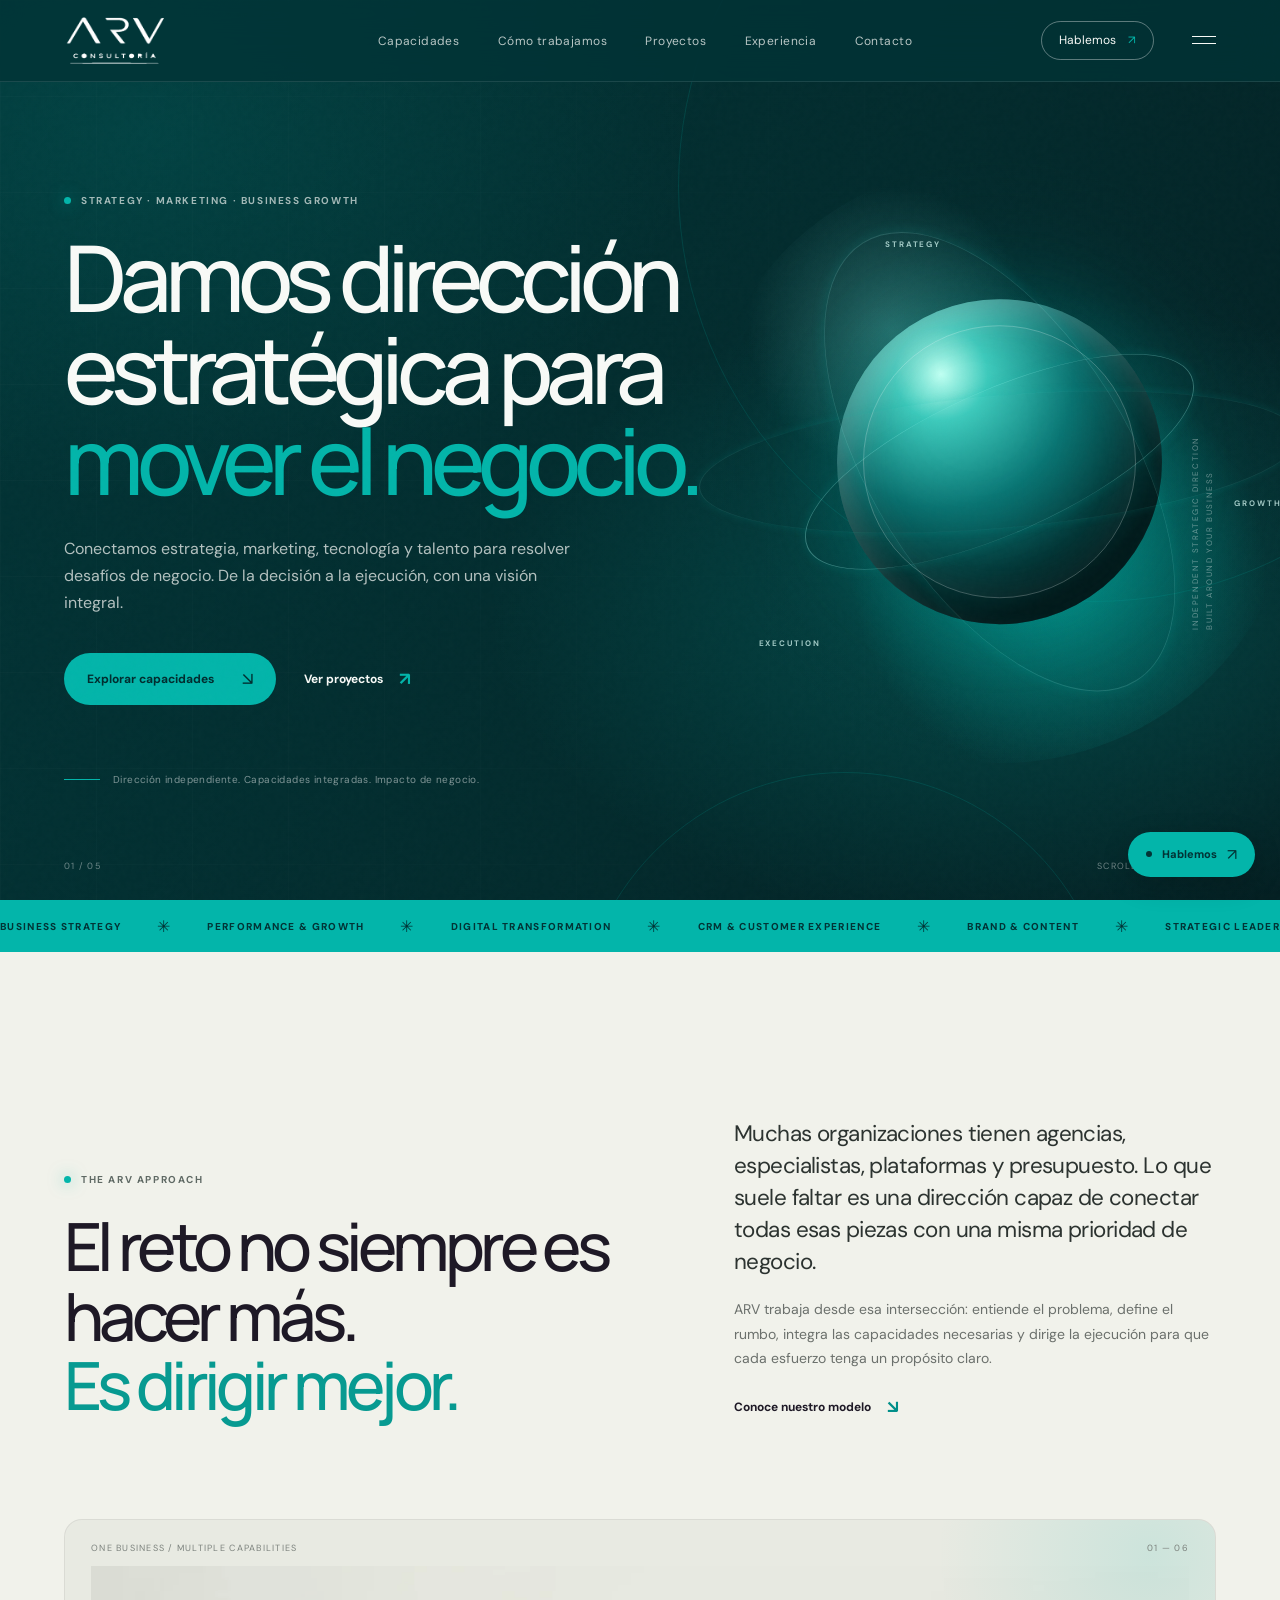
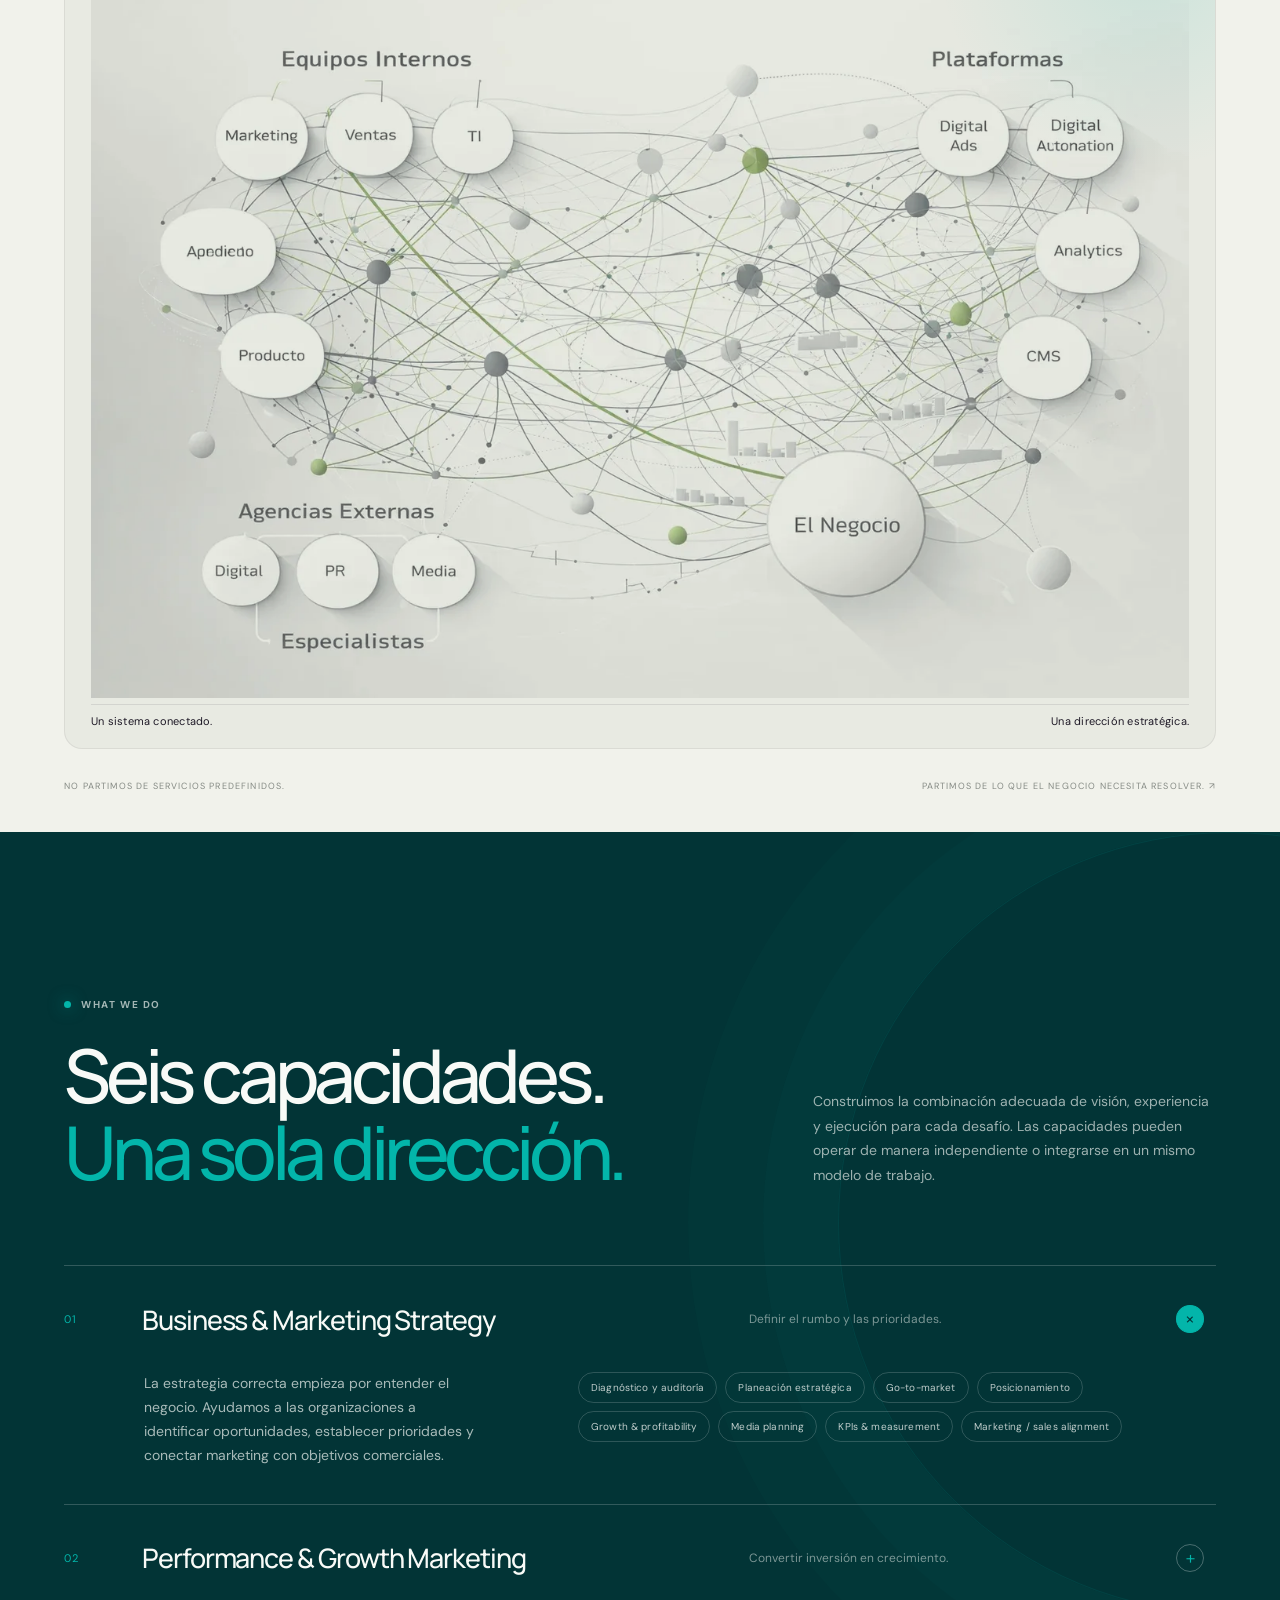
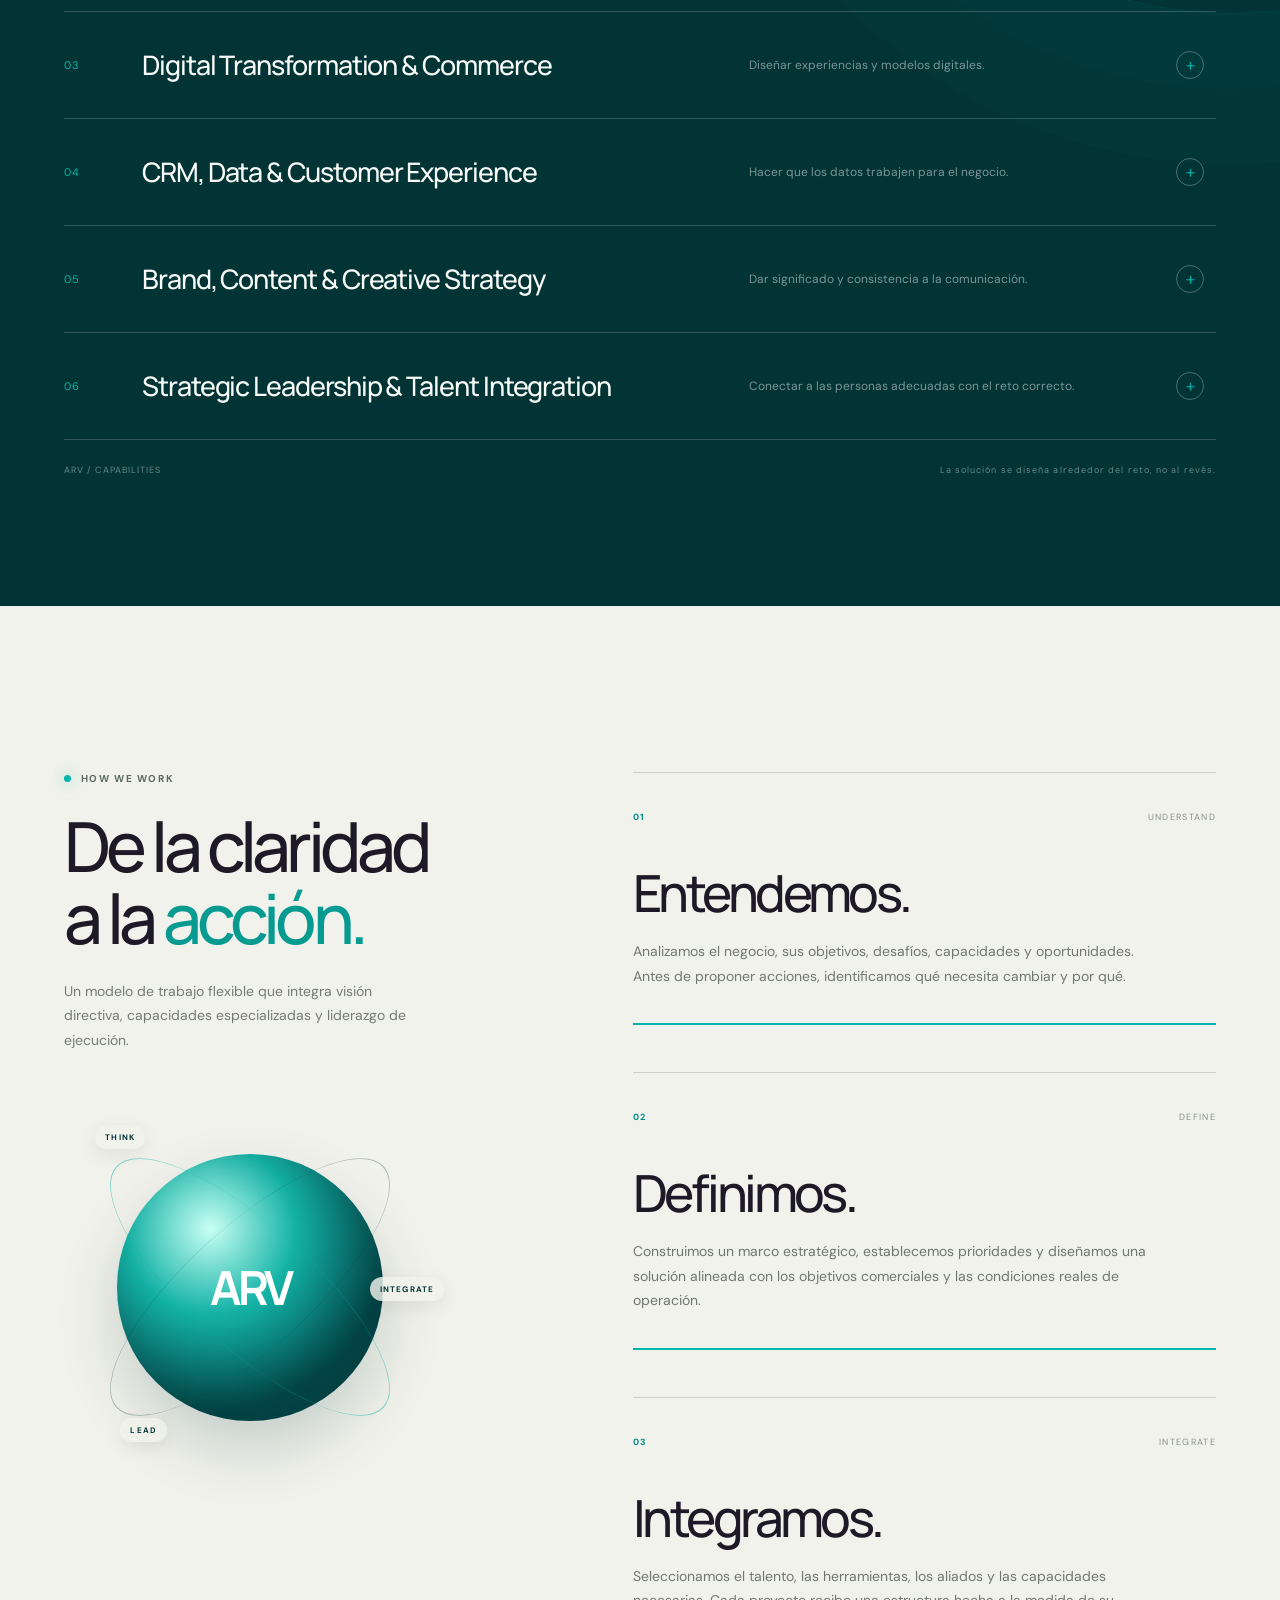
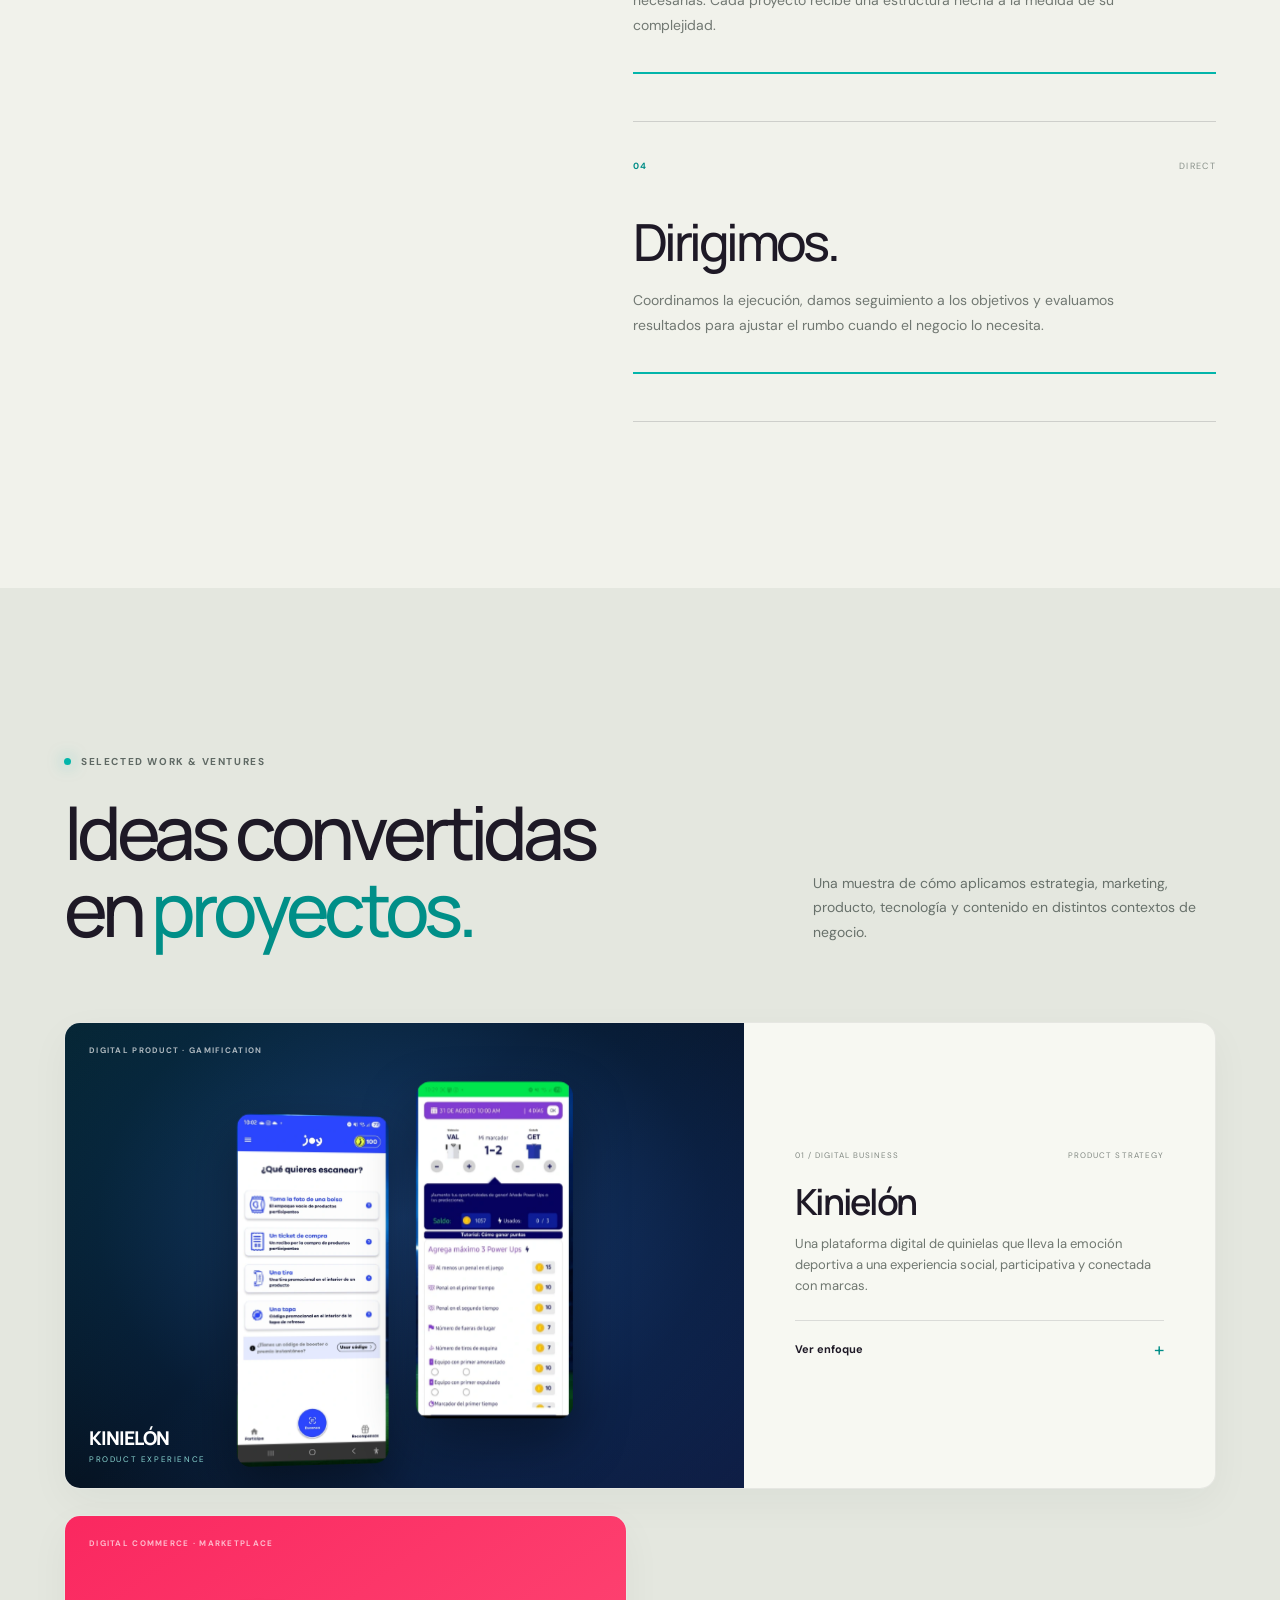
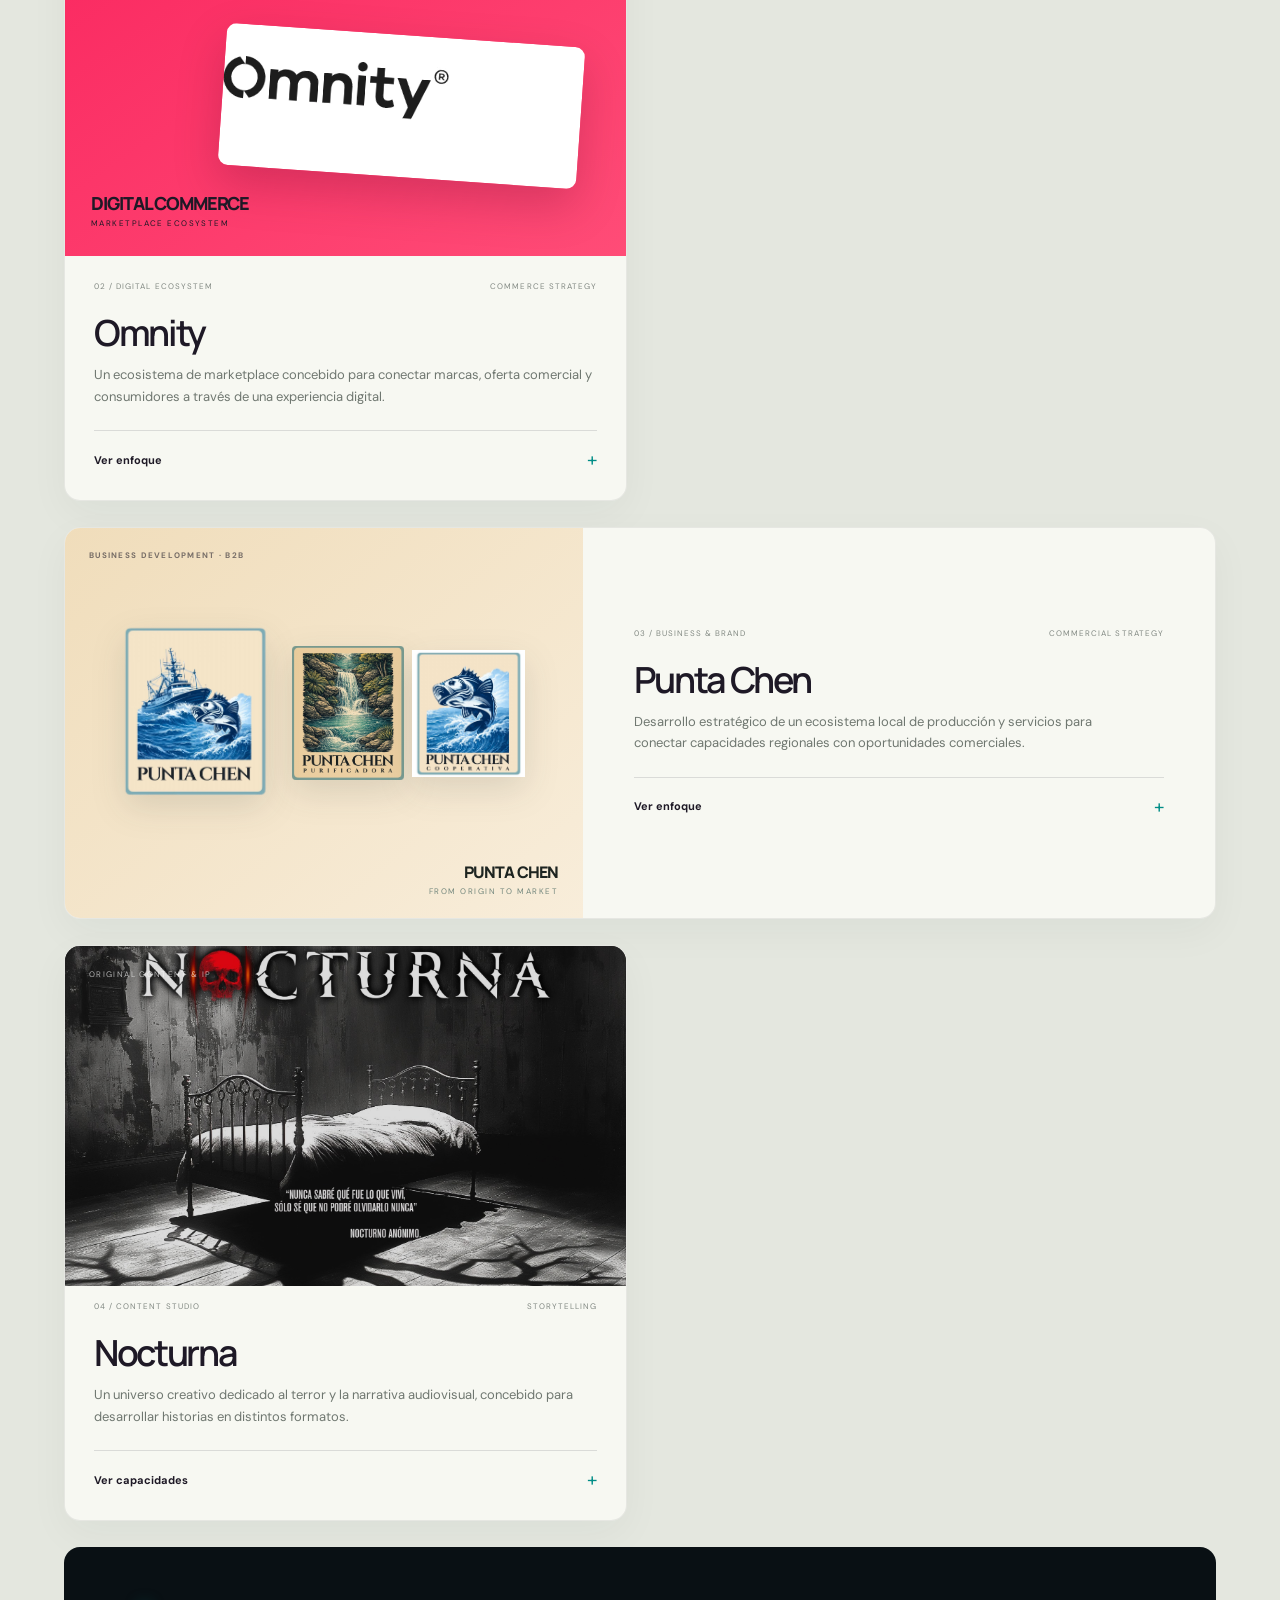
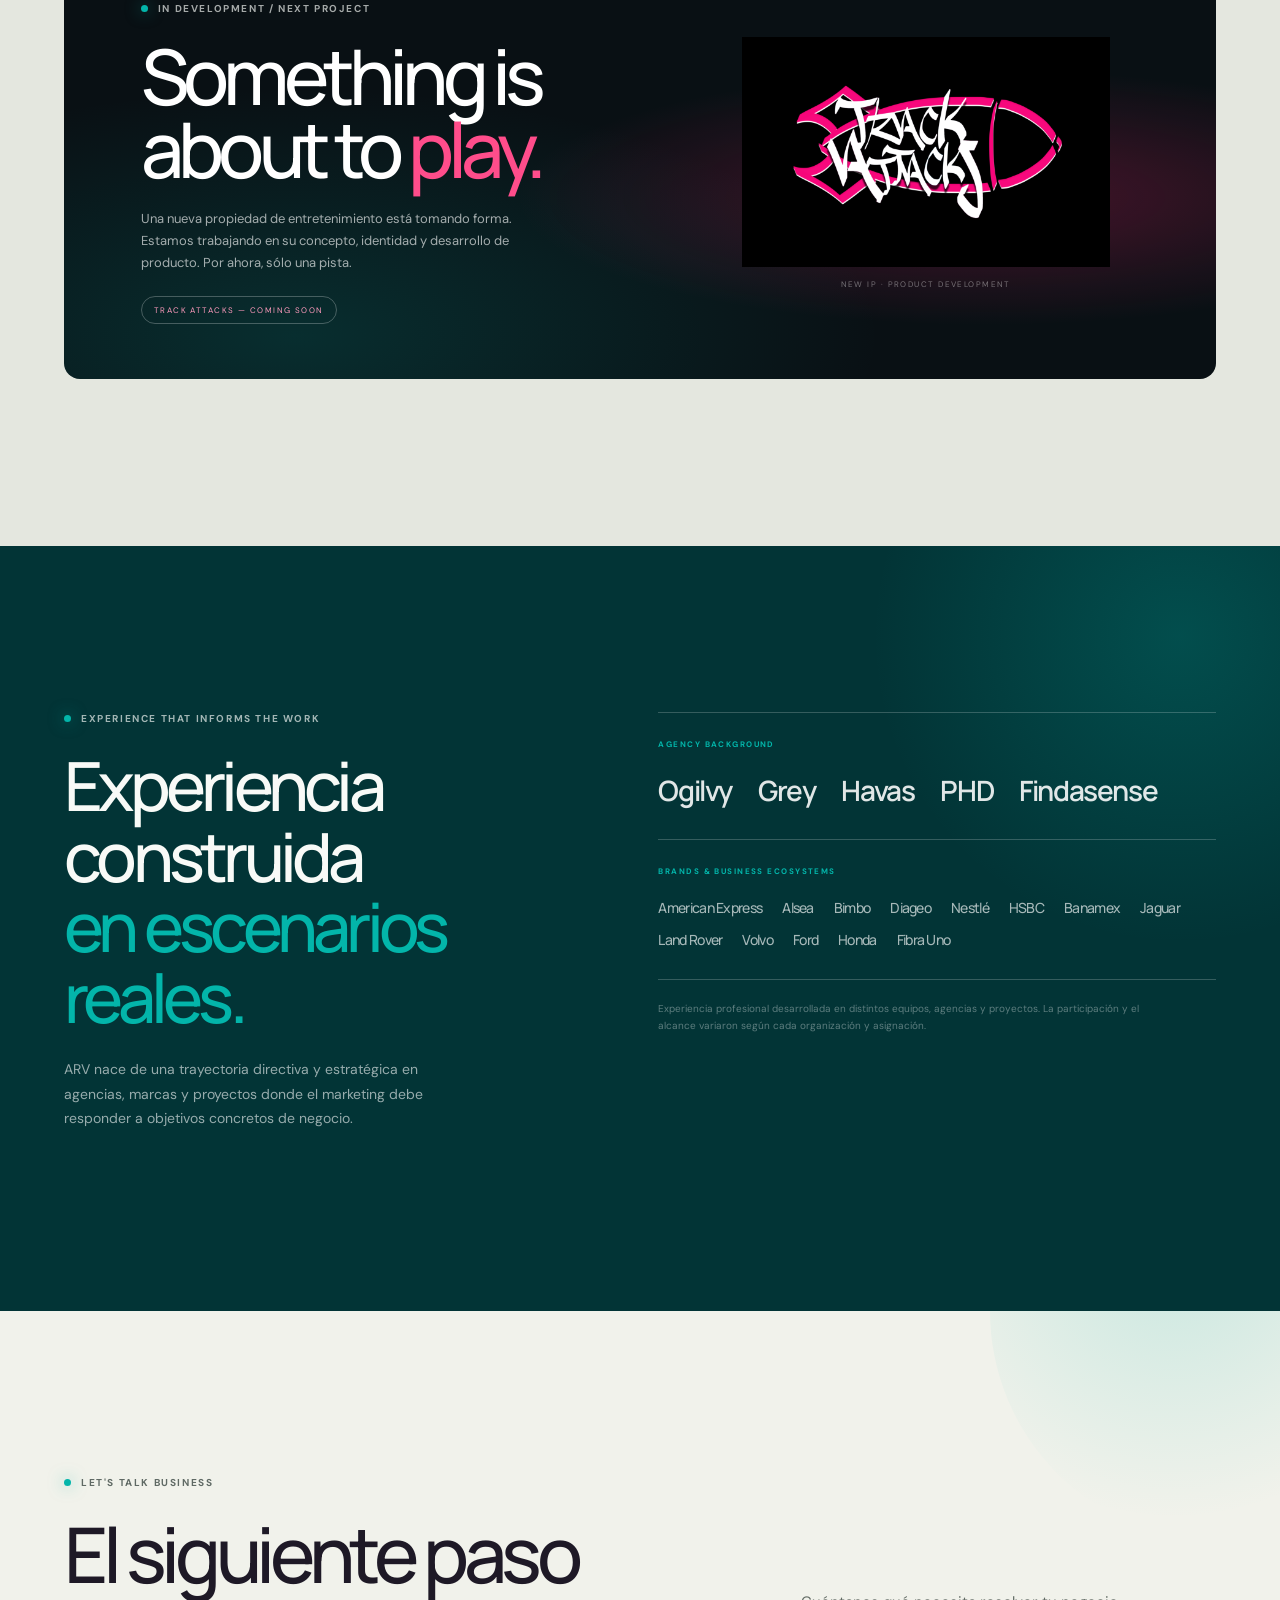
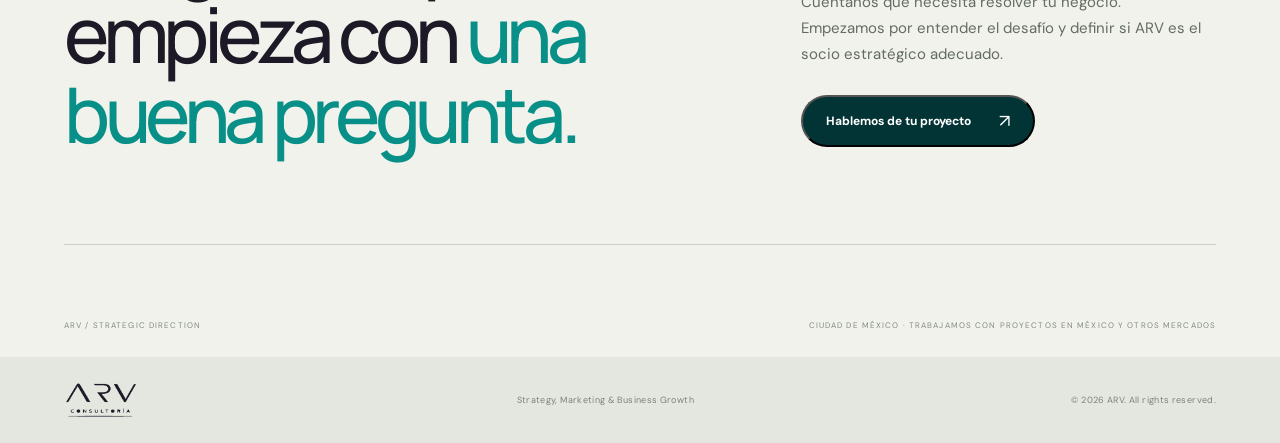
==== commit 87f302c0: "Add files via upload" ====
--- a/index.html
+++ b/index.html
@@ -30,9 +30,10 @@
       <a href="#method">Cómo trabajamos</a>
       <a href="#work">Proyectos</a>
       <a href="#experience">Experiencia</a>
+      <a href="#contact" data-open-arv-contact>Contacto</a>
     </nav>
     <div class="header-actions">
-      <a class="header-contact" href="https://wa.me/525591985758?text=Hola%20ARV%2C%20quiero%20conversar%20sobre%20un%20proyecto." target="_blank" rel="noopener">Hablemos <span>↗</span></a>
+      <button class="header-contact" type="button" data-open-arv-contact>Hablemos <span>↗</span></button>
       <button class="menu-trigger" id="menuTrigger" aria-label="Abrir menú" aria-expanded="false" aria-controls="fullscreenMenu">
         <span></span><span></span>
       </button>
@@ -46,7 +47,7 @@
       <a href="#method"><small>02</small> Cómo trabajamos <i>↗</i></a>
       <a href="#work"><small>03</small> Proyectos <i>↗</i></a>
       <a href="#experience"><small>04</small> Experiencia <i>↗</i></a>
-      <a href="#contact"><small>05</small> Contacto <i>↗</i></a>
+      <a href="#contact" data-open-arv-contact><small>05</small> Contacto <i>↗</i></a>
     </nav>
     <div class="menu-foot"><span>Strategic direction. Business impact.</span><span>Ciudad de México · México</span></div>
   </div>
@@ -203,19 +204,187 @@
       </div>
     </section>
 
-    <section class="contact-section section-linen" id="contact">
-      <div class="contact-orb" aria-hidden="true"></div>
-      <div class="section-shell contact-layout reveal">
-        <div><p class="eyebrow eyebrow-dark"><span class="eyebrow-dot"></span> LET'S TALK BUSINESS</p><h2>El siguiente paso<br>empieza con <em>una buena pregunta.</em></h2></div>
-        <div class="contact-copy"><p>Cuéntanos qué necesita resolver tu negocio. Empezamos por entender el desafío y definir si ARV es el socio estratégico adecuado.</p><a class="button button-dark" href="https://wa.me/525591985758?text=Hola%20ARV%2C%20quiero%20conversar%20sobre%20un%20proyecto." target="_blank" rel="noopener">Hablemos de tu proyecto <span>↗</span></a><a class="email-link" href="mailto:fbf@somosarv.com">fbf@somosarv.com</a></div>
-      </div>
-      <div class="section-shell contact-bottom"><span>ARV / STRATEGIC DIRECTION</span><span>CIUDAD DE MÉXICO · TRABAJAMOS CON PROYECTOS EN MÉXICO Y OTROS MERCADOS</span></div>
-    </section>
+  
+<!-- CONTACT SECTION -->
+<section class="contact-section section-linen" id="contact">
+  <div class="contact-orb" aria-hidden="true"></div>
+
+  <div class="section-shell contact-layout reveal">
+
+    <div>
+      <p class="eyebrow eyebrow-dark">
+        <span class="eyebrow-dot"></span>
+        LET'S TALK BUSINESS
+      </p>
+
+      <h2>
+        El siguiente paso<br>
+        empieza con <em>una buena pregunta.</em>
+      </h2>
+    </div>
+
+    <div class="contact-copy">
+      <p>
+        Cuéntanos qué necesita resolver tu negocio.
+        Empezamos por entender el desafío y definir
+        si ARV es el socio estratégico adecuado.
+      </p>
+
+      <button
+        class="button button-dark"
+        type="button"
+        id="openArvContact"
+        data-open-arv-contact>
+        Hablemos de tu proyecto <span>↗</span>
+      </button>
+    </div>
+
+  </div>
+
+  <div class="section-shell contact-bottom">
+    <span>ARV / STRATEGIC DIRECTION</span>
+    <span>CIUDAD DE MÉXICO · TRABAJAMOS CON PROYECTOS EN MÉXICO Y OTROS MERCADOS</span>
+  </div>
+</section>
+
+<!-- CONTACT OVERLAY -->
+<div
+  class="arv-contact-overlay"
+  id="arvContactOverlay"
+  aria-hidden="true">
+
+  <div
+    class="arv-modal"
+    id="arvContactModal"
+    role="dialog"
+    aria-modal="true"
+    aria-labelledby="arvModalTitle"
+    tabindex="-1">
+
+    <button
+      type="button"
+      class="arv-modal-close"
+      id="closeArvContact"
+      aria-label="Cerrar formulario">
+      ×
+    </button>
+
+    <p class="eyebrow eyebrow-dark">
+      <span class="eyebrow-dot"></span>
+      LET'S TALK BUSINESS
+    </p>
+
+    <h2 id="arvModalTitle">
+      Una buena conversación puede cambiar el rumbo.
+    </h2>
+
+    <p class="arv-modal-intro">
+      Cuéntanos un poco sobre tu proyecto.
+      Nos pondremos en contacto contigo.
+    </p>
+
+    <form id="arvContactForm">
+
+      <input
+        type="hidden"
+        name="_subject"
+        value="Nueva consulta comercial desde ARV">
+
+      <input
+        type="hidden"
+        name="_template"
+        value="table">
+
+      <div class="arv-field">
+        <label for="arvName">Nombre</label>
+        <input
+          type="text"
+          id="arvName"
+          name="name"
+          autocomplete="name"
+          placeholder="Tu nombre"
+          maxlength="80"
+          required>
+      </div>
+
+      <div class="arv-field">
+        <label for="arvEmail">Correo electrónico</label>
+        <input
+          type="email"
+          id="arvEmail"
+          name="email"
+          autocomplete="email"
+          placeholder="Tu correo electrónico"
+          maxlength="120"
+          required>
+      </div>
+
+      <div class="arv-field">
+        <label for="arvMessage">Mensaje</label>
+        <textarea
+          id="arvMessage"
+          name="message"
+          rows="4"
+          maxlength="1600"
+          placeholder="Cuéntanos brevemente sobre tu proyecto."
+          required></textarea>
+      </div>
+
+      <button
+        class="button button-dark arv-submit"
+        type="submit"
+        id="arvSendBtn">
+        Enviar mensaje <span>↗</span>
+      </button>
+
+      <p
+        class="arv-form-status"
+        id="arvFormStatus"
+        role="status"
+        aria-live="polite">
+        Tus datos se utilizarán únicamente para responder tu consulta.
+      </p>
+
+    </form>
+
+    <a
+      class="arv-whatsapp-link"
+      href="https://wa.me/525591985758?text=Hola%20ARV%2C%20quiero%20conversar%20sobre%20un%20proyecto."
+      target="_blank"
+      rel="noopener">
+      ¿Prefieres WhatsApp? Escríbenos aquí ↗
+    </a>
+
+    <div
+      class="arv-contact-success"
+      id="arvContactSuccess"
+      role="status"
+      hidden>
+
+      <span class="arv-success-mark">✓</span>
+
+      <h3>¡Gracias por escribirnos!</h3>
+
+      <p>
+        Recibimos tu mensaje. Nos pondremos en contacto contigo pronto.
+      </p>
+
+      <button
+        class="button button-dark"
+        type="button"
+        id="closeArvSuccess">
+        Cerrar <span>↗</span>
+      </button>
+
+    </div>
+
+  </div>
+</div>
   </main>
 
   <footer class="site-footer"><div class="section-shell footer-inner"><a href="#top" class="footer-brand"><img src="assets/arv-logo-dark.png" alt="ARV Consultoría"></a><span>Strategy, Marketing & Business Growth</span><span>© <span id="year"></span> ARV. All rights reserved.</span></div></footer>
 
-  <a class="floating-cta" href="https://wa.me/525591985758?text=Hola%20ARV%2C%20quiero%20conversar%20sobre%20un%20proyecto." target="_blank" rel="noopener" aria-label="Contactar a ARV por WhatsApp"><span class="floating-dot"></span> Hablemos <b>↗</b></a>
+  <button class="floating-cta" type="button" data-open-arv-contact aria-label="Abrir formulario de contacto"><span class="floating-dot"></span> Hablemos <b>↗</b></button>
   <script src="script.js"></script>
 </body>
 </html>
--- a/styles.css
+++ b/styles.css
@@ -340,3 +340,316 @@
   *,*::before,*::after {scroll-behavior:auto!important;animation-duration:.01ms!important;animation-iteration-count:1!important;transition-duration:.01ms!important}
   .reveal {opacity:1;transform:none}
 }
+
+/* ==========================================
+   ARV — CONTACT SYSTEM / MODAL OVERLAY
+   Added to the existing design system.
+   ========================================== */
+
+/* The contact triggers are buttons in the integrated HTML. */
+.header-contact,
+.floating-cta {
+  appearance: none;
+  -webkit-appearance: none;
+  font-family: inherit;
+  cursor: pointer;
+}
+
+.header-contact {
+  background: transparent;
+  line-height: 1.2;
+}
+
+.floating-cta {
+  border: 0;
+  line-height: 1.2;
+  text-align: left;
+}
+
+.header-contact:focus-visible,
+.floating-cta:focus-visible,
+.arv-contact-overlay button:focus-visible,
+.arv-field input:focus-visible,
+.arv-field textarea:focus-visible,
+.arv-whatsapp-link:focus-visible {
+  outline: 2px solid var(--mint);
+  outline-offset: 4px;
+}
+
+/* Prevent the page behind the modal from scrolling. */
+body.arv-overlay-open {
+  overflow: hidden;
+}
+
+/* Full-screen backdrop. Hidden until JavaScript adds .is-open. */
+.arv-contact-overlay {
+  position: fixed;
+  inset: 0;
+  z-index: 100;
+  display: none;
+  align-items: center;
+  justify-content: center;
+  padding: 24px;
+  overflow-y: auto;
+  overscroll-behavior: contain;
+  background: rgba(1, 28, 30, .84);
+  backdrop-filter: blur(12px);
+  -webkit-backdrop-filter: blur(12px);
+}
+
+.arv-contact-overlay.is-open {
+  display: flex;
+  animation: arvOverlayFadeIn .22s ease both;
+}
+
+@keyframes arvOverlayFadeIn {
+  from { opacity: 0; }
+  to { opacity: 1; }
+}
+
+/* Modal panel. */
+.arv-modal {
+  position: relative;
+  width: min(100%, 590px);
+  max-height: min(88svh, 780px);
+  overflow-y: auto;
+  overscroll-behavior: contain;
+  margin: auto;
+  padding: clamp(30px, 5vw, 48px);
+  background: var(--linen);
+  color: var(--grey);
+  border: 1px solid rgba(255,255,255,.62);
+  border-radius: 16px;
+  box-shadow: 0 30px 100px rgba(0,0,0,.35);
+  animation: arvModalEnter .34s var(--ease) both;
+}
+
+@keyframes arvModalEnter {
+  from {
+    opacity: 0;
+    transform: translateY(16px) scale(.99);
+  }
+  to {
+    opacity: 1;
+    transform: translateY(0) scale(1);
+  }
+}
+
+.arv-modal-close {
+  position: absolute;
+  top: 16px;
+  right: 18px;
+  display: grid;
+  place-items: center;
+  width: 38px;
+  height: 38px;
+  padding: 0;
+  border: 1px solid rgba(30,25,38,.16);
+  border-radius: 50%;
+  background: transparent;
+  color: var(--grey);
+  font: 300 25px/1 'DM Sans', sans-serif;
+  cursor: pointer;
+  transition: background .2s ease, transform .2s ease;
+}
+
+.arv-modal-close:hover {
+  background: rgba(3,181,170,.12);
+  transform: rotate(90deg);
+}
+
+.arv-modal > .eyebrow {
+  padding-right: 48px;
+  margin-bottom: 18px;
+}
+
+.arv-modal h2 {
+  max-width: 470px;
+  margin: 0 0 14px;
+  font-family: Manrope, sans-serif;
+  font-size: clamp(32px, 5vw, 46px);
+  font-weight: 500;
+  line-height: 1.08;
+  letter-spacing: -.065em;
+}
+
+.arv-modal-intro {
+  max-width: 440px;
+  margin: 0 0 26px;
+  color: var(--muted);
+  font-size: 13px;
+  line-height: 1.65;
+}
+
+/* Form fields. */
+#arvContactForm {
+  display: grid;
+  gap: 17px;
+}
+
+#arvContactForm[hidden],
+.arv-contact-success[hidden] {
+  display: none !important;
+}
+
+.arv-field {
+  display: grid;
+  gap: 8px;
+  min-width: 0;
+}
+
+.arv-field label {
+  color: #5f6964;
+  font-size: 11px;
+  font-weight: 600;
+  letter-spacing: .035em;
+}
+
+.arv-field input,
+.arv-field textarea {
+  display: block;
+  width: 100%;
+  min-height: 49px;
+  padding: 13px 15px;
+  border: 1px solid rgba(30,25,38,.19);
+  border-radius: 6px;
+  background: rgba(255,255,255,.68);
+  color: var(--grey);
+  font: 13px/1.5 'DM Sans', sans-serif;
+  outline: none;
+  transition: border-color .2s ease,
+              box-shadow .2s ease,
+              background .2s ease;
+}
+
+.arv-field textarea {
+  min-height: 118px;
+  resize: vertical;
+}
+
+.arv-field input::placeholder,
+.arv-field textarea::placeholder {
+  color: #929992;
+}
+
+.arv-field input:focus,
+.arv-field textarea:focus {
+  border-color: var(--mint);
+  background: #fff;
+  box-shadow: 0 0 0 3px rgba(3,181,170,.11);
+}
+
+.arv-submit {
+  justify-self: start;
+  min-width: 190px;
+  border: 0;
+  cursor: pointer;
+}
+
+.arv-submit:disabled {
+  opacity: .65;
+  cursor: wait;
+  transform: none;
+  box-shadow: none;
+}
+
+.arv-form-status {
+  min-height: 18px;
+  margin: -4px 0 0;
+  color: var(--muted);
+  font-size: 11px;
+  line-height: 1.5;
+}
+
+.arv-form-status.is-error {
+  color: #a33232;
+}
+
+/* Optional WhatsApp alternative inside the modal. */
+.arv-whatsapp-link {
+  display: inline-block;
+  margin-top: 19px;
+  color: #68736c;
+  font-size: 11px;
+  text-decoration: underline;
+  text-underline-offset: 3px;
+}
+
+.arv-whatsapp-link:hover {
+  color: #008f88;
+}
+
+/* Successful submission state. */
+.arv-contact-success {
+  padding-top: 12px;
+}
+
+.arv-success-mark {
+  display: grid;
+  place-items: center;
+  width: 48px;
+  height: 48px;
+  margin-bottom: 20px;
+  border-radius: 50%;
+  background: var(--mint);
+  color: var(--teal);
+  font-size: 25px;
+}
+
+.arv-contact-success h3 {
+  margin: 0 0 10px;
+  font-family: Manrope, sans-serif;
+  font-size: 28px;
+  font-weight: 600;
+  letter-spacing: -.05em;
+}
+
+.arv-contact-success p {
+  margin: 0 0 24px;
+  color: var(--muted);
+  font-size: 13px;
+  line-height: 1.7;
+}
+
+.arv-contact-success .button {
+  border: 0;
+  cursor: pointer;
+}
+
+/* Mobile layout. */
+@media (max-width: 600px) {
+  .arv-contact-overlay {
+    align-items: center;
+    padding: 12px;
+  }
+
+  .arv-modal {
+    width: 100%;
+    max-height: calc(100svh - 24px);
+    padding: 34px 23px 26px;
+    border-radius: 12px;
+  }
+
+  .arv-modal-close {
+    top: 11px;
+    right: 11px;
+  }
+
+  .arv-modal h2 {
+    padding-right: 10px;
+    font-size: 34px;
+  }
+
+  .arv-submit,
+  .arv-contact-success .button {
+    width: 100%;
+  }
+}
+
+@media (prefers-reduced-motion: reduce) {
+  .arv-contact-overlay.is-open,
+  .arv-modal {
+    animation: none;
+  }
+}
+
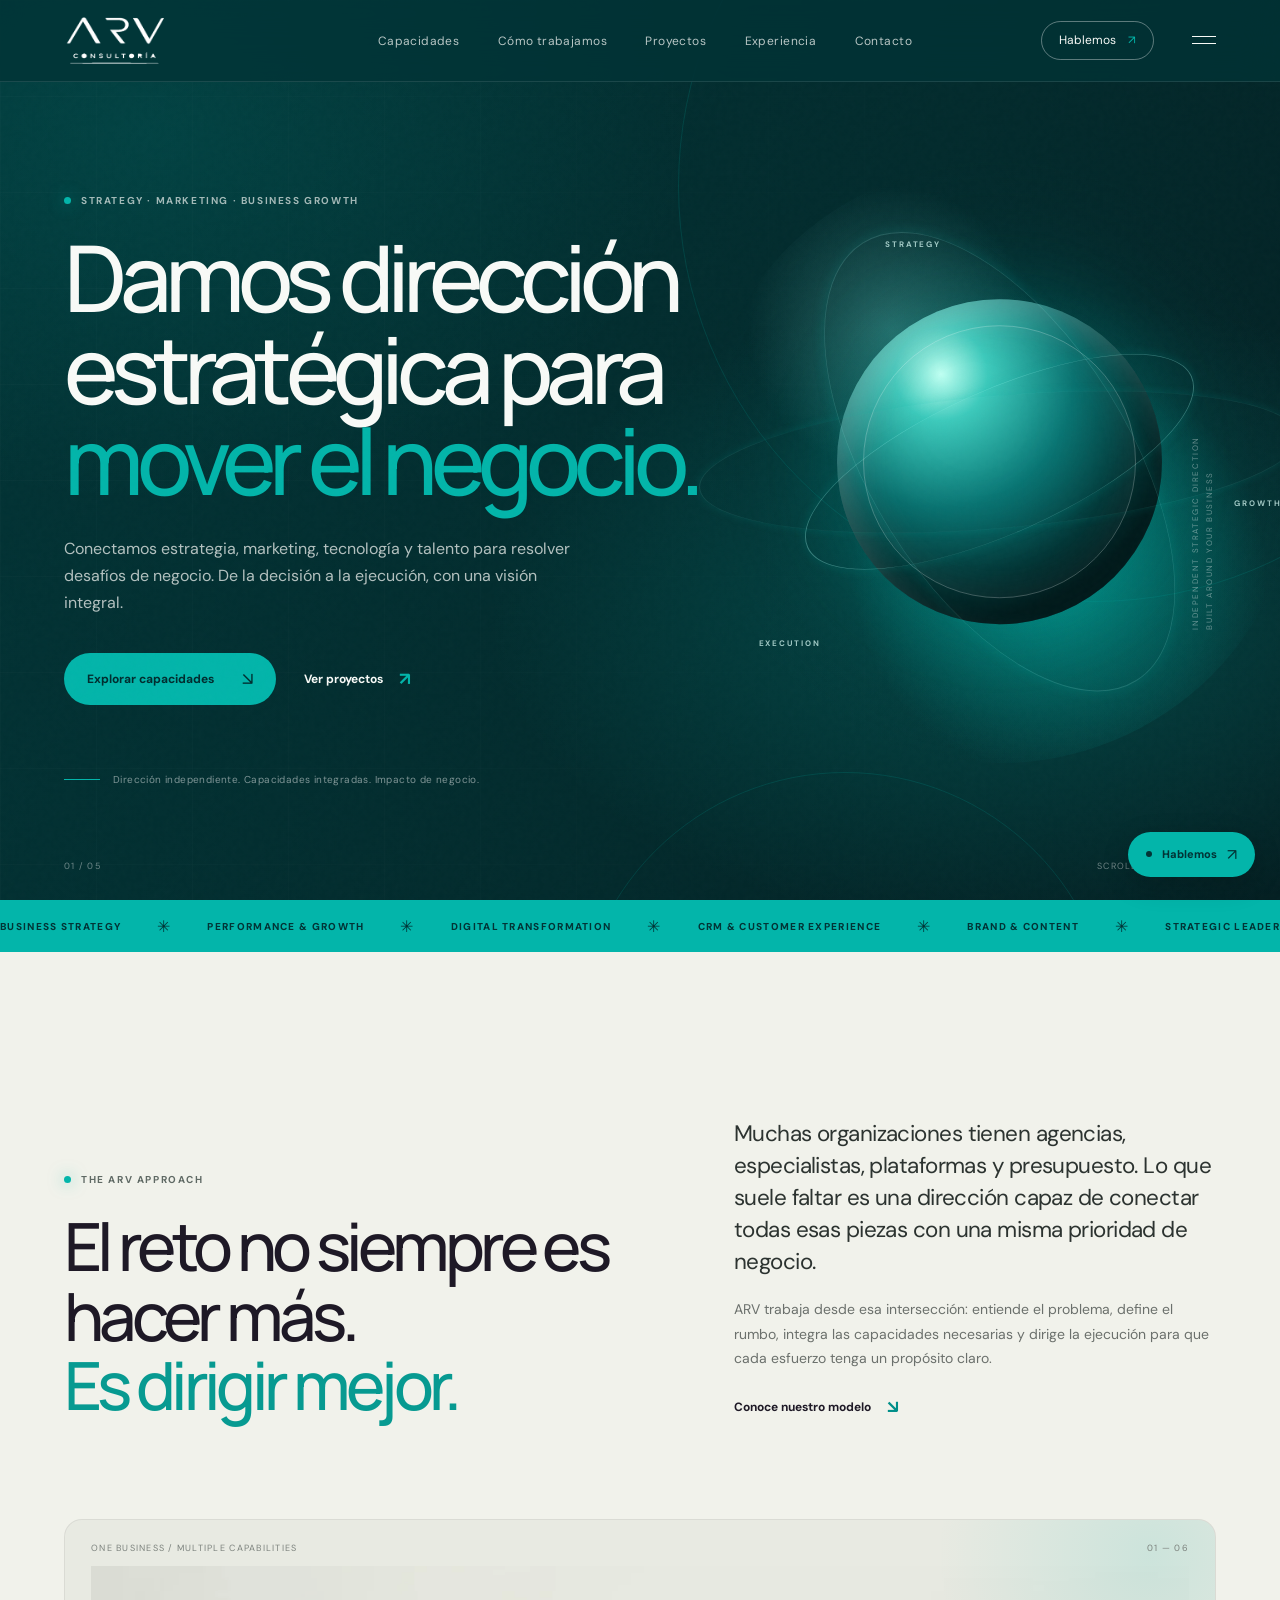
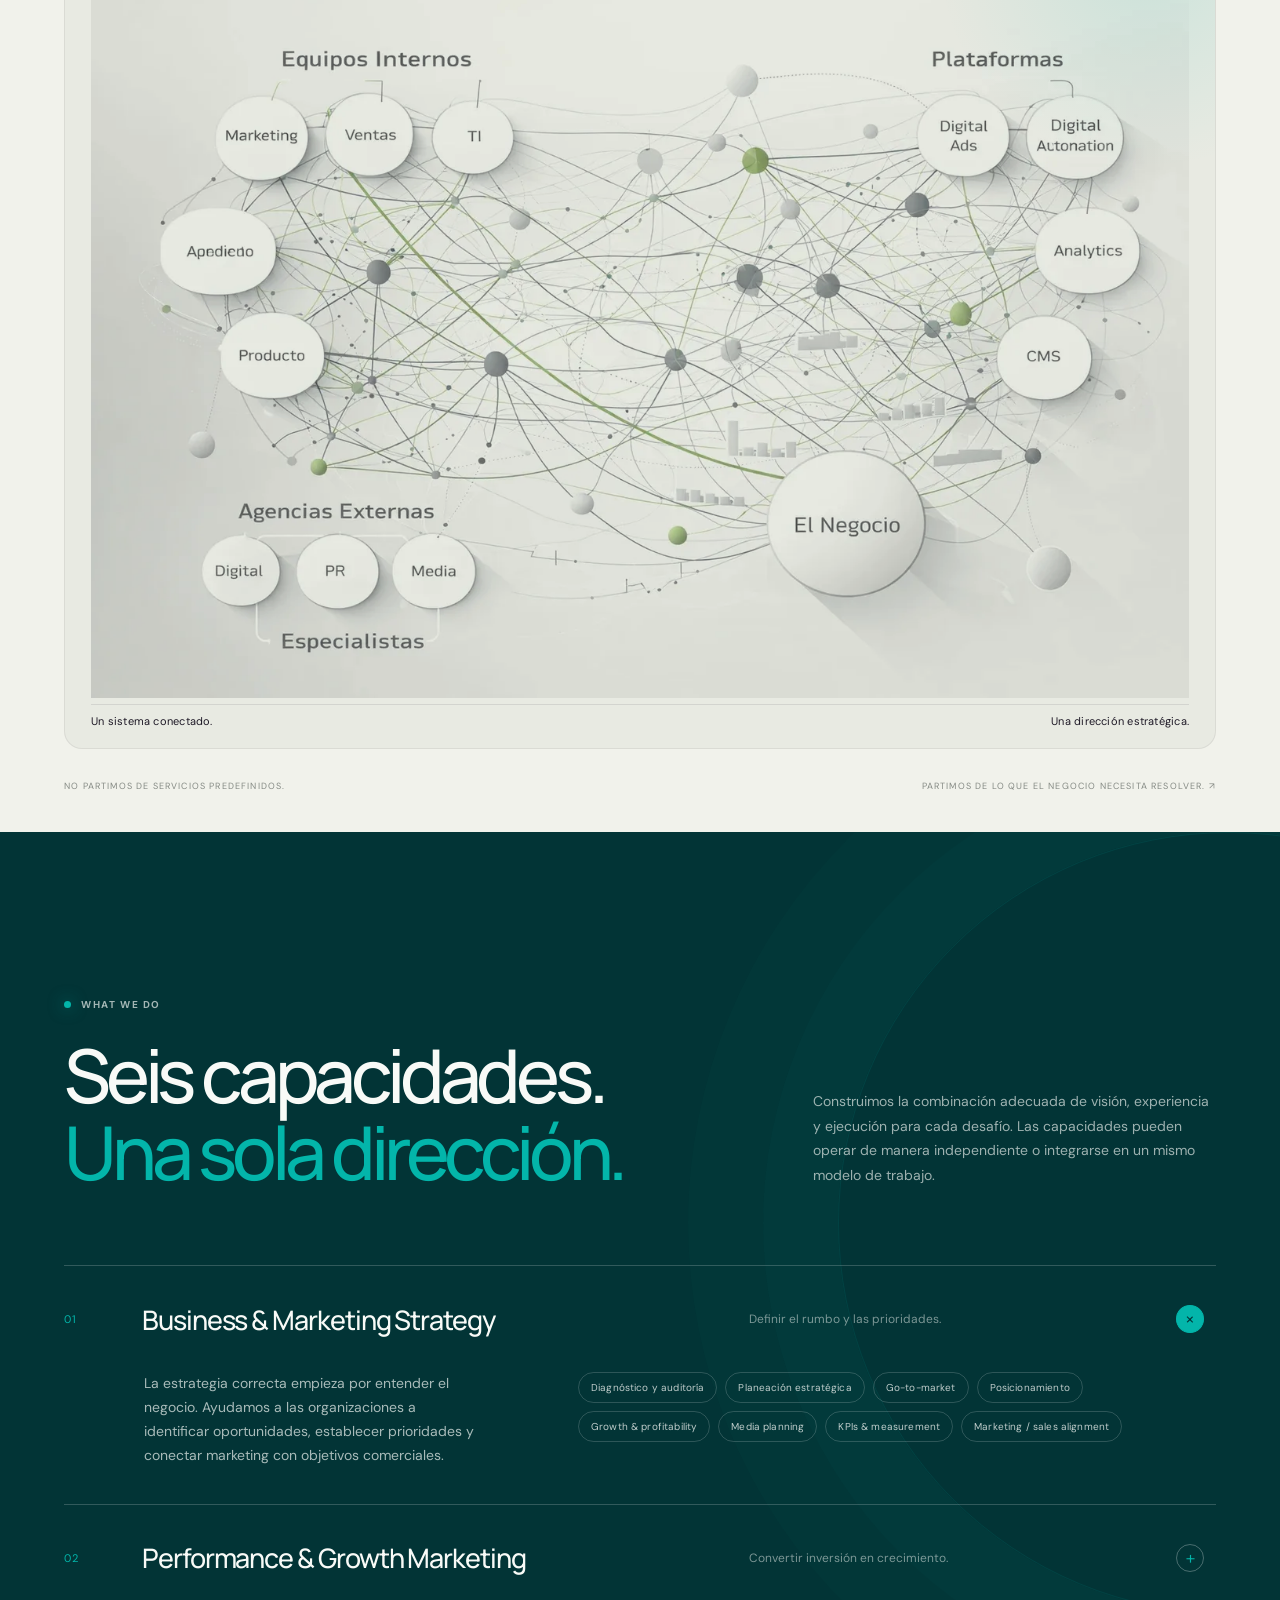
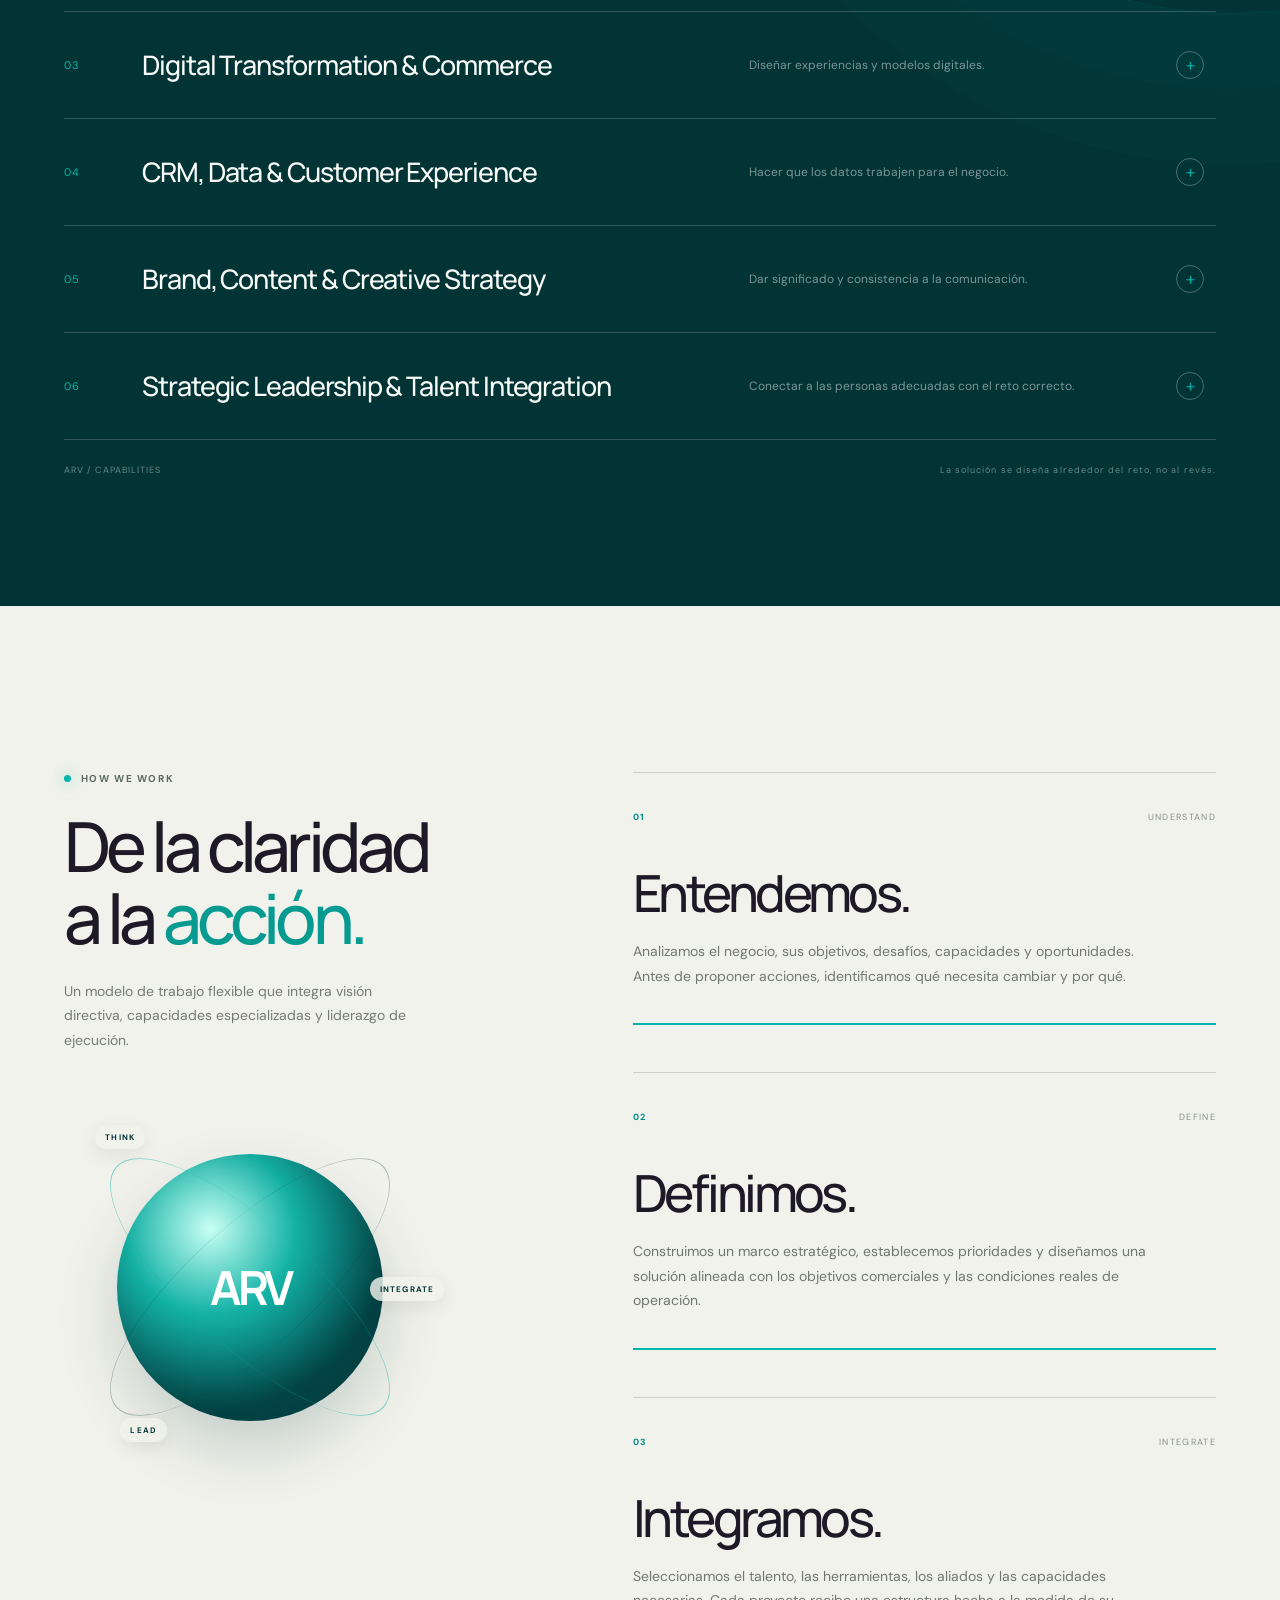
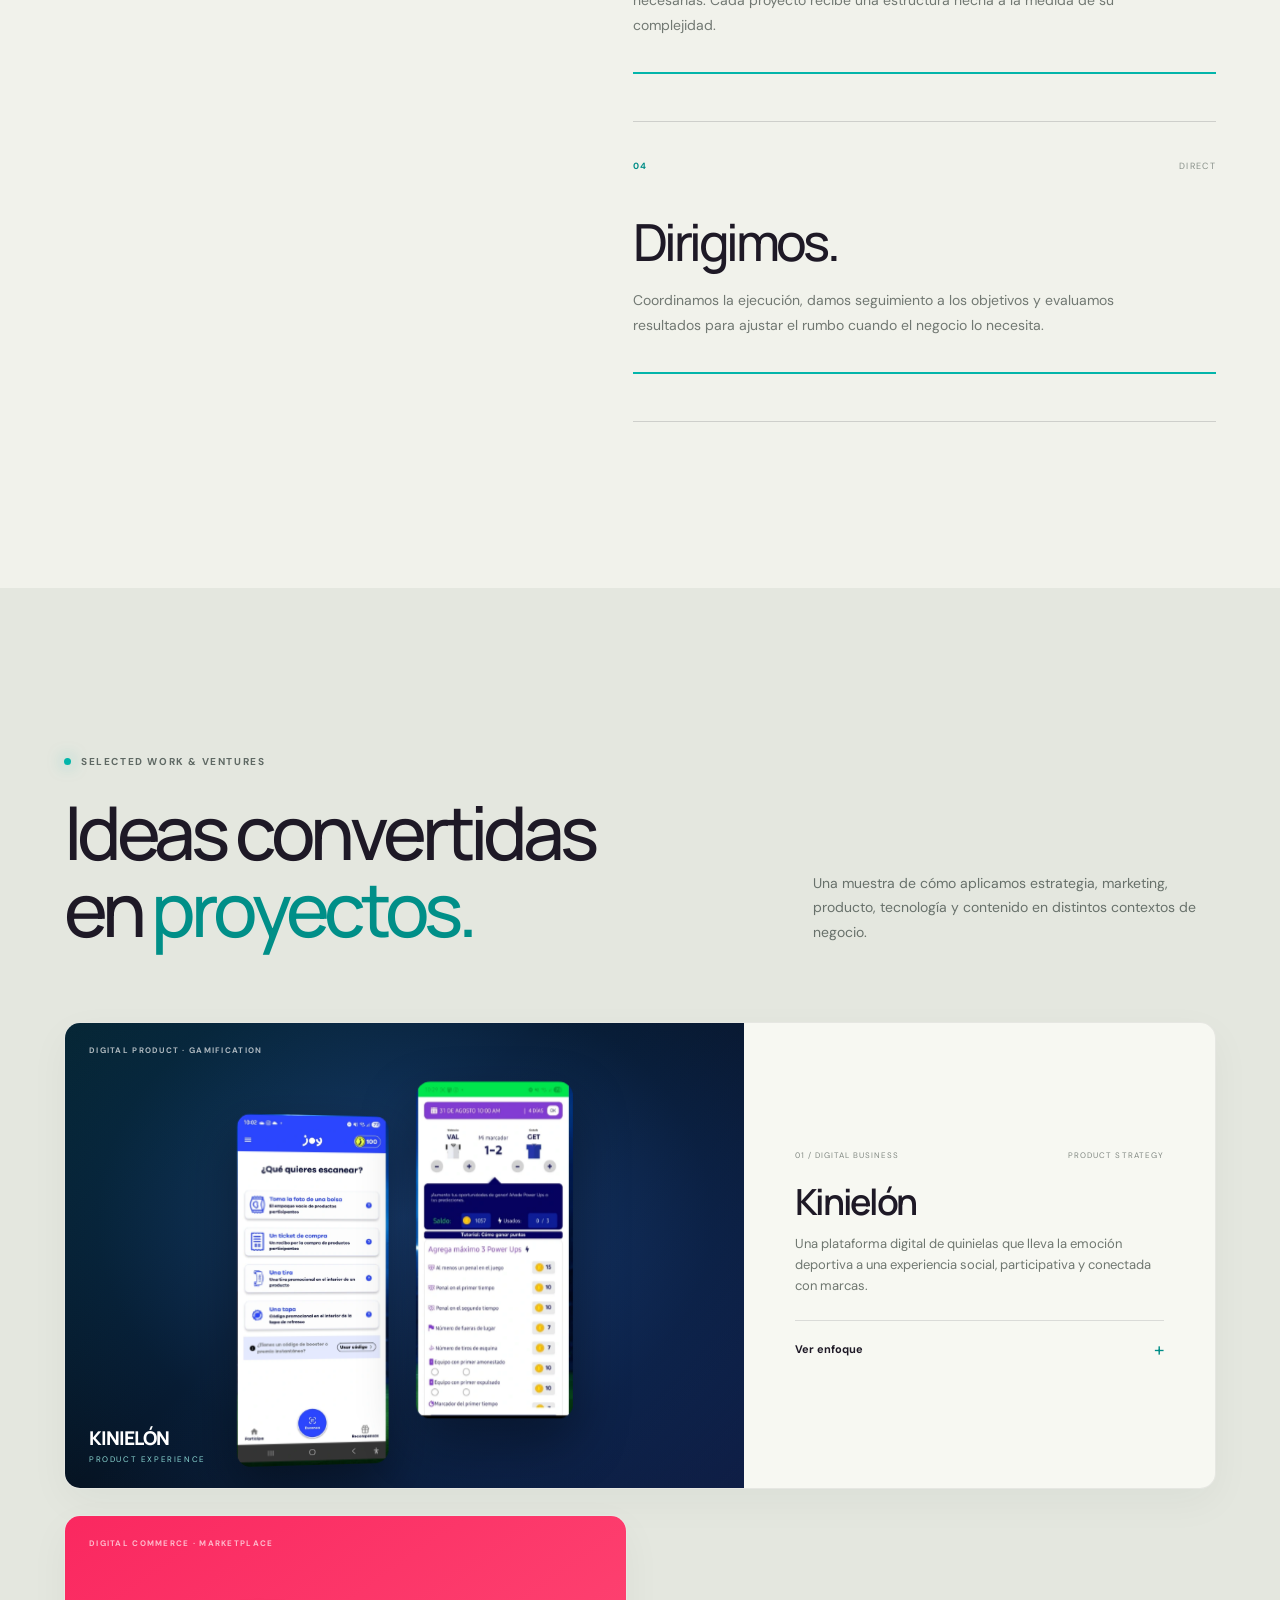
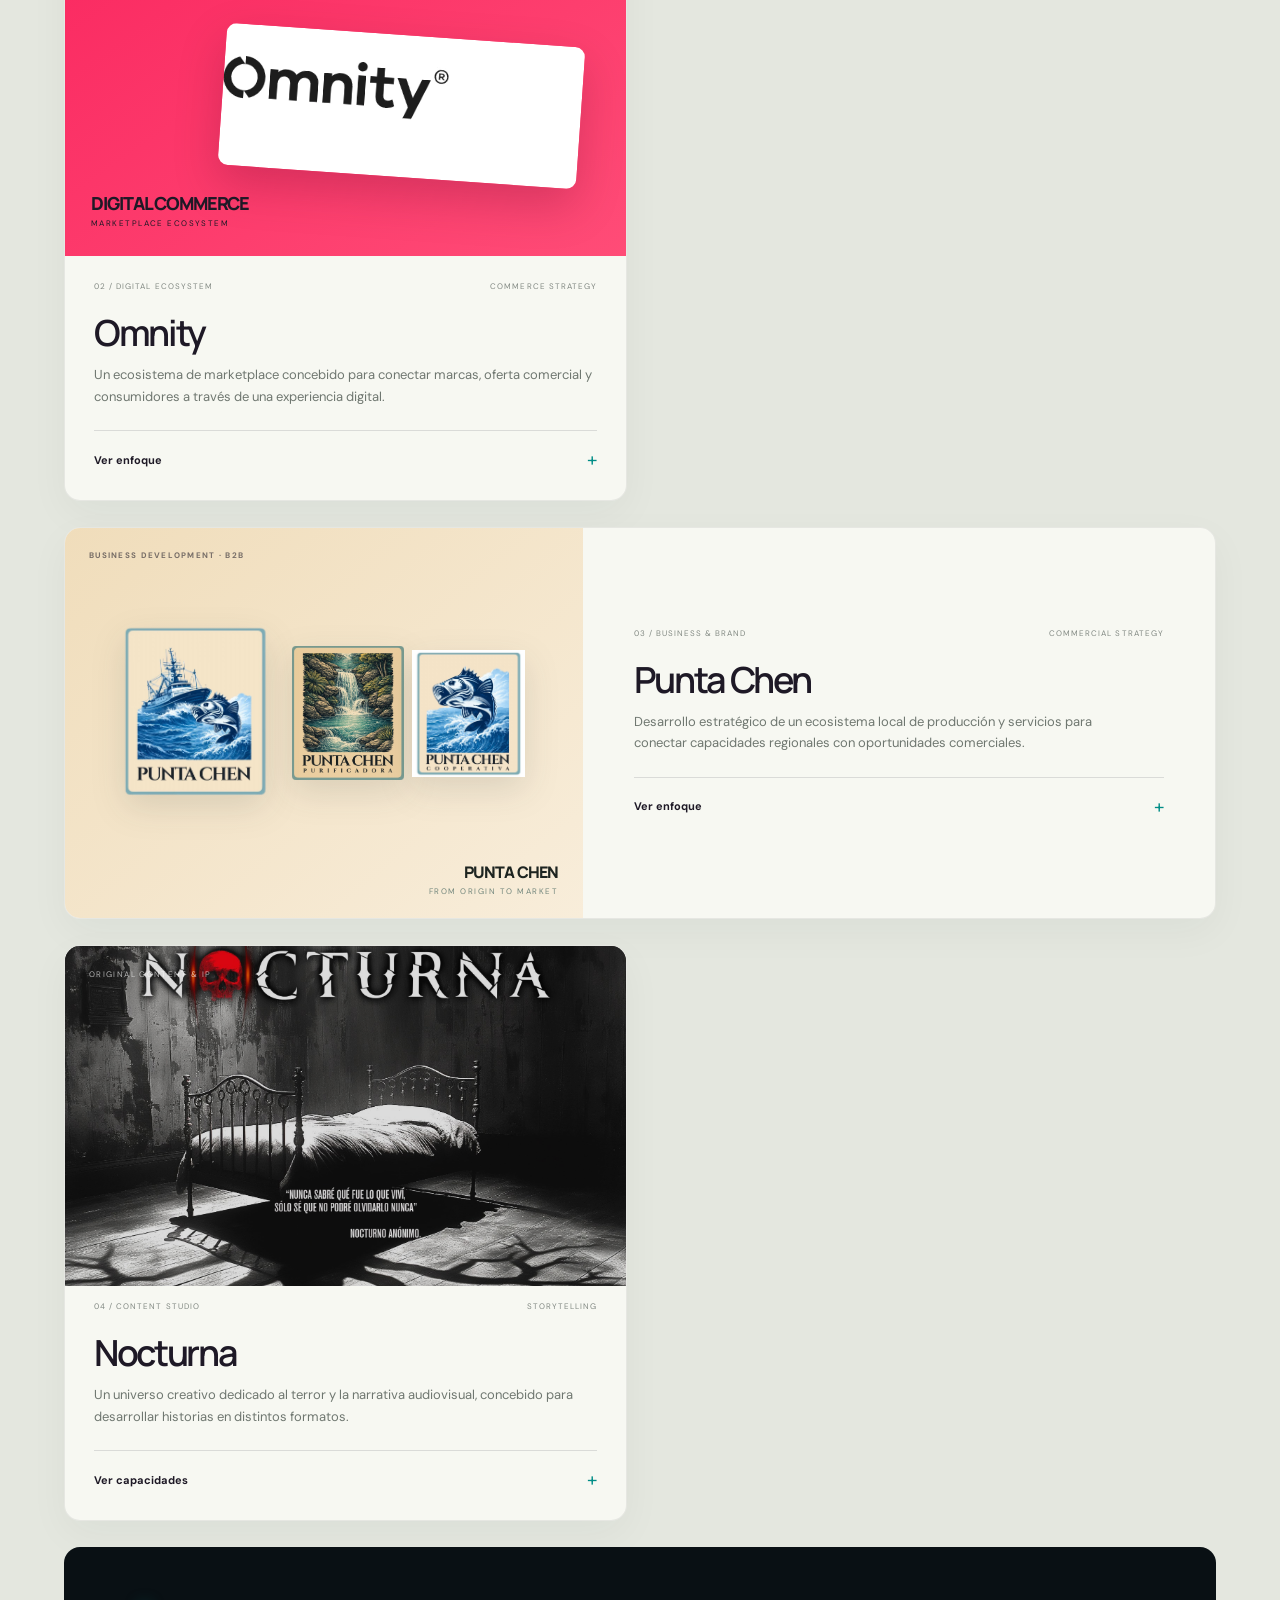
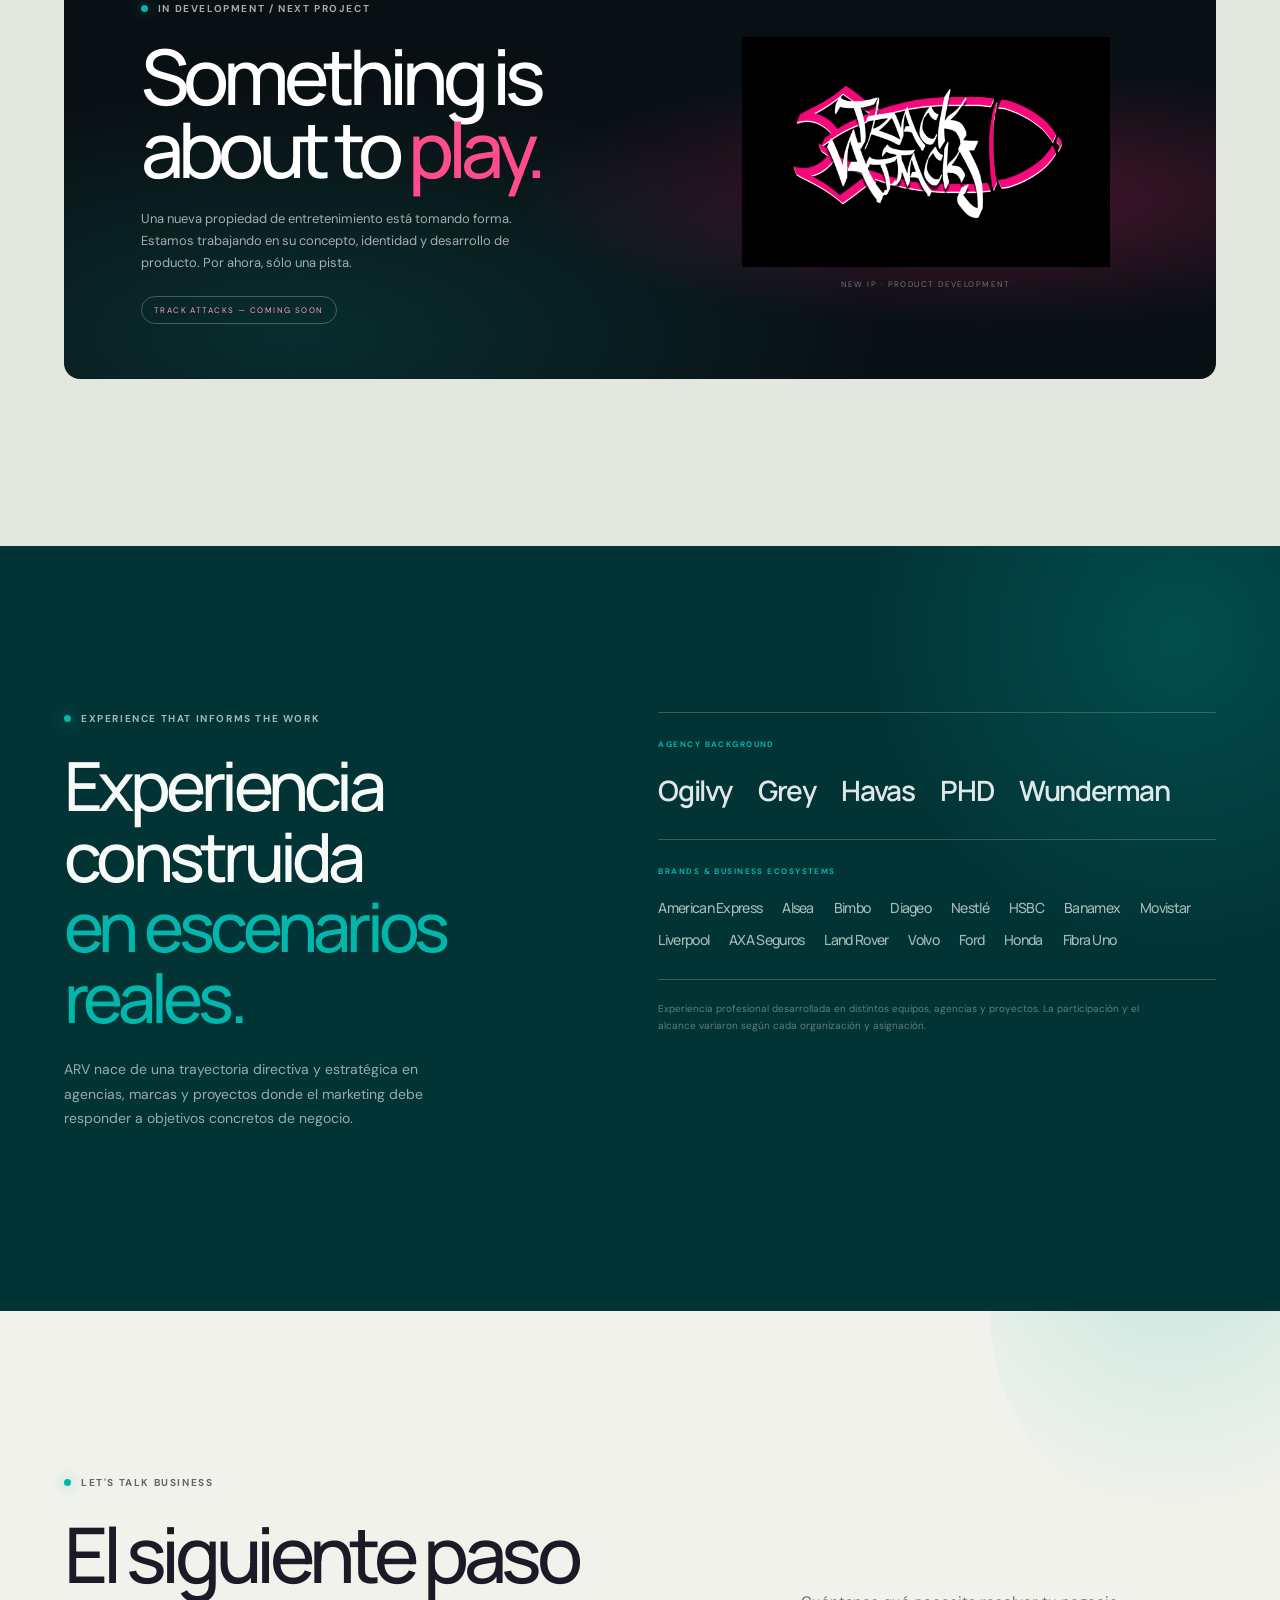
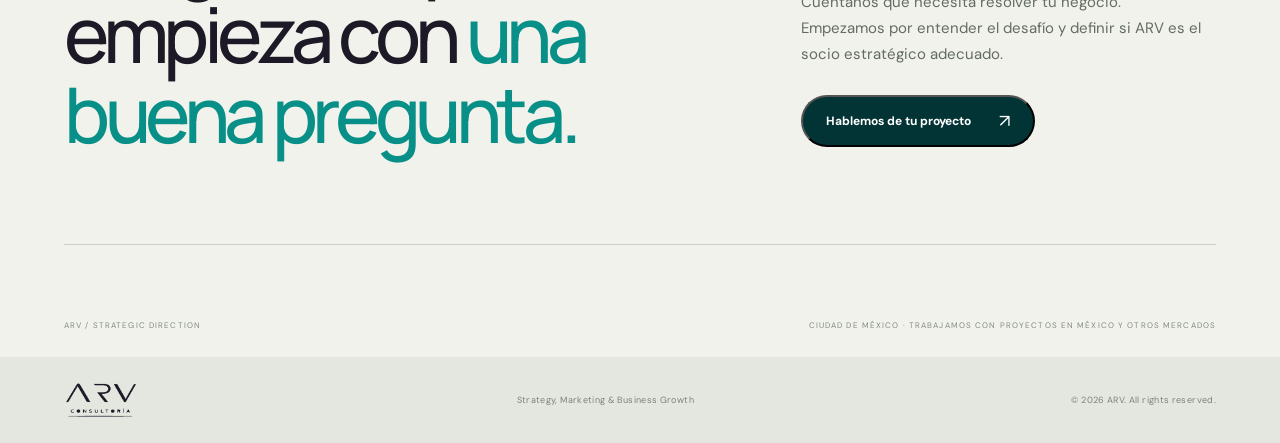
==== commit 68890157: "Update agency background and brands in experience section" ====
--- a/index.html
+++ b/index.html
@@ -196,8 +196,8 @@
         <div class="experience-grid">
           <div class="experience-heading reveal"><p class="eyebrow eyebrow-light"><span class="eyebrow-dot"></span> EXPERIENCE THAT INFORMS THE WORK</p><h2>Experiencia construida<br><span>en escenarios reales.</span></h2><p>ARV nace de una trayectoria directiva y estratégica en agencias, marcas y proyectos donde el marketing debe responder a objetivos concretos de negocio.</p></div>
           <div class="experience-lists reveal">
-            <div class="experience-list"><span class="list-label">AGENCY BACKGROUND</span><div class="brand-words"><span>Ogilvy</span><span>Grey</span><span>Havas</span><span>PHD</span><span>Findasense</span></div></div>
-            <div class="experience-list"><span class="list-label">BRANDS & BUSINESS ECOSYSTEMS</span><div class="brand-words brand-words-small"><span>American Express</span><span>Alsea</span><span>Bimbo</span><span>Diageo</span><span>Nestlé</span><span>HSBC</span><span>Banamex</span><span>Jaguar</span><span>Land Rover</span><span>Volvo</span><span>Ford</span><span>Honda</span><span>Fibra Uno</span></div></div>
+            <div class="experience-list"><span class="list-label">AGENCY BACKGROUND</span><div class="brand-words"><span>Ogilvy</span><span>Grey</span><span>Havas</span><span>PHD</span><span>Wunderman</span></div></div>
+            <div class="experience-list"><span class="list-label">BRANDS & BUSINESS ECOSYSTEMS</span><div class="brand-words brand-words-small"><span>American Express</span><span>Alsea</span><span>Bimbo</span><span>Diageo</span><span>Nestlé</span><span>HSBC</span><span>Banamex</span><span>Movistar</span><span>Liverpool</span><span>AXA Seguros</span><span>Land Rover</span><span>Volvo</span><span>Ford</span><span>Honda</span><span>Fibra Uno</span></div></div>
             <p class="experience-note">Experiencia profesional desarrollada en distintos equipos, agencias y proyectos. La participación y el alcance variaron según cada organización y asignación.</p>
           </div>
         </div>
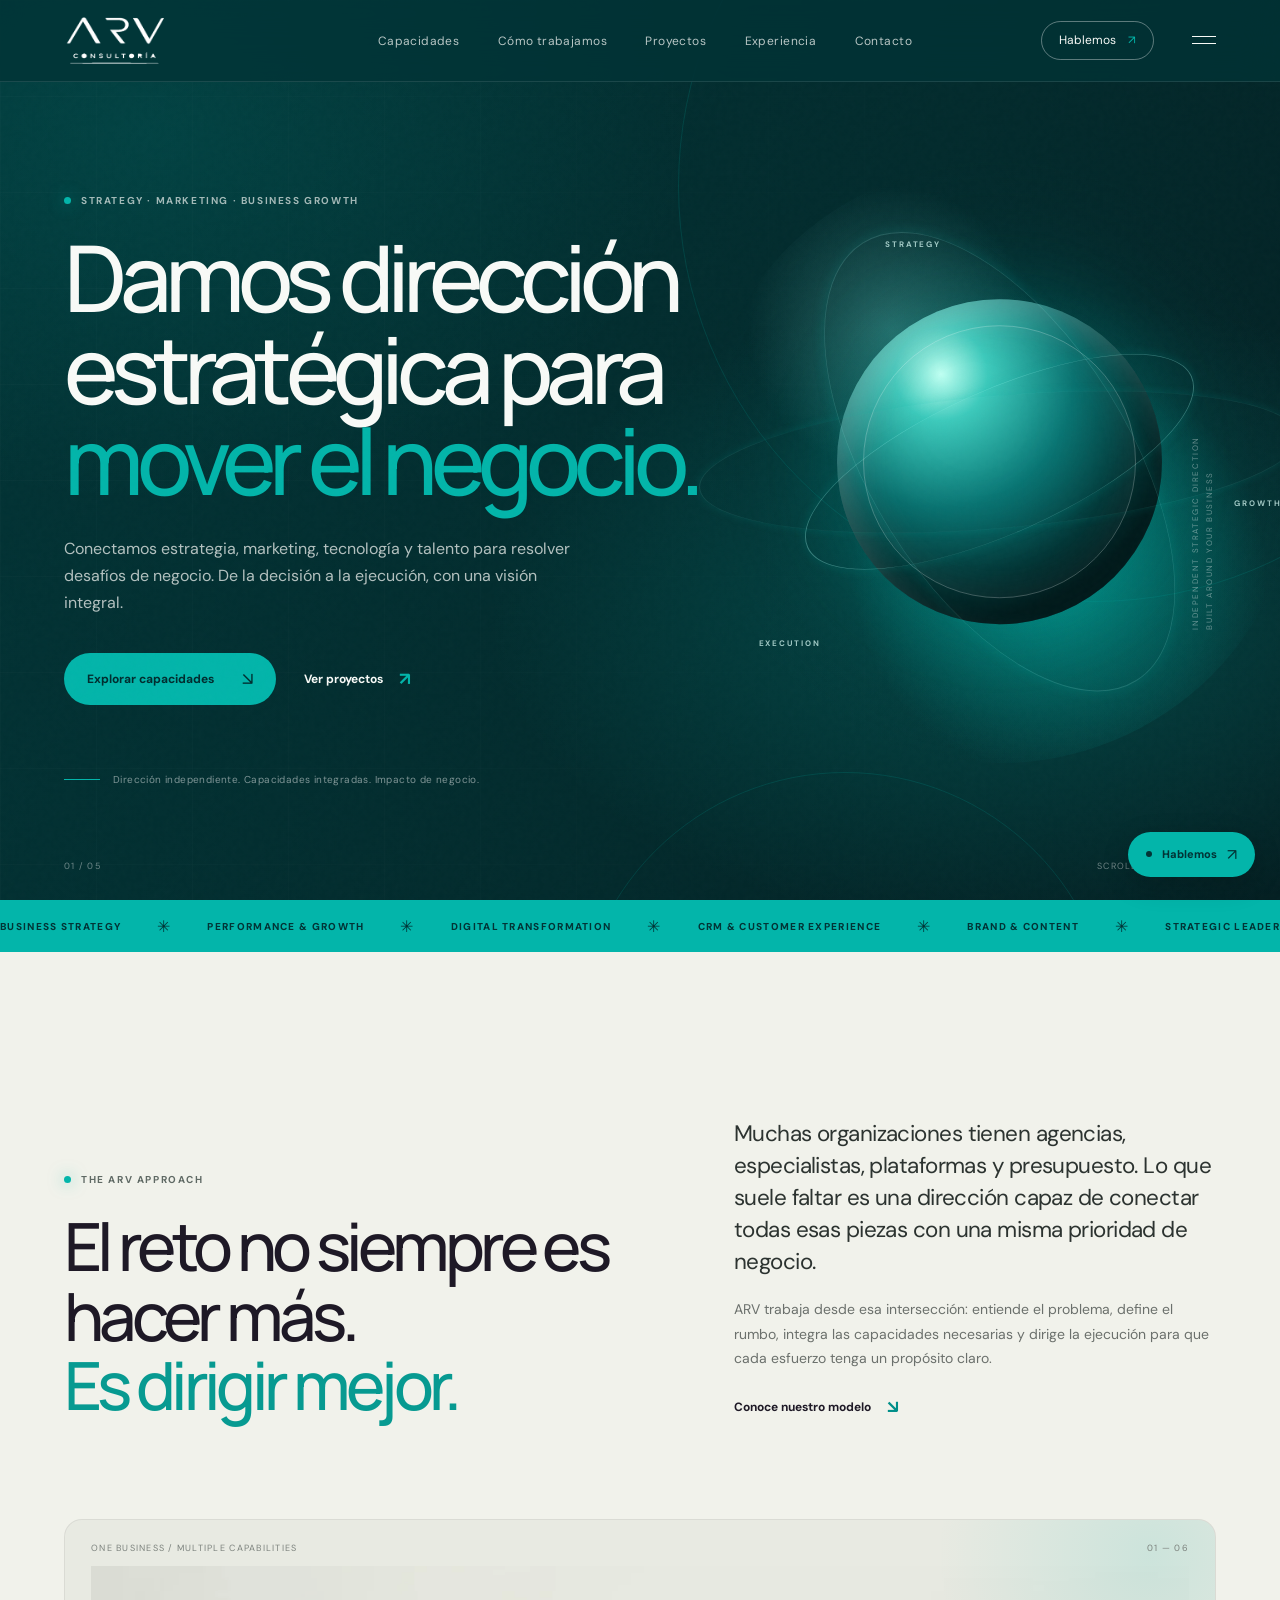
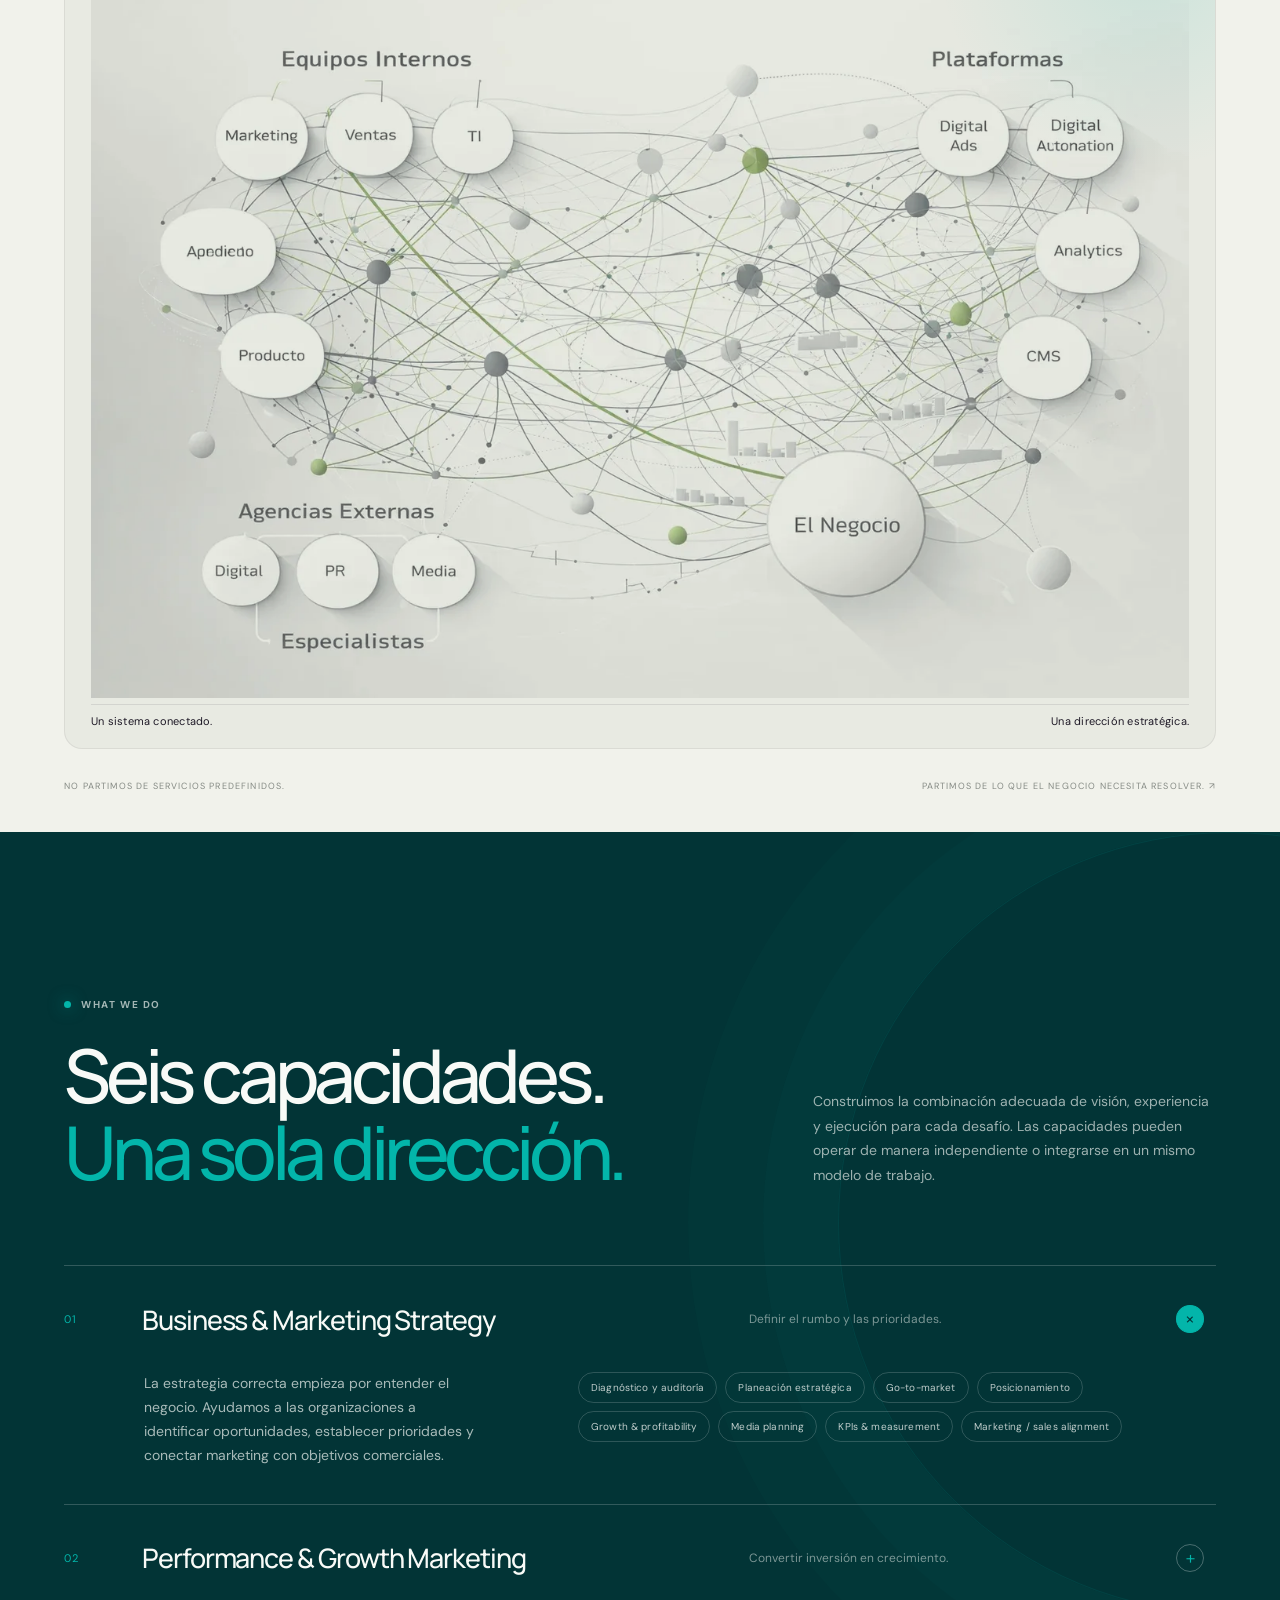
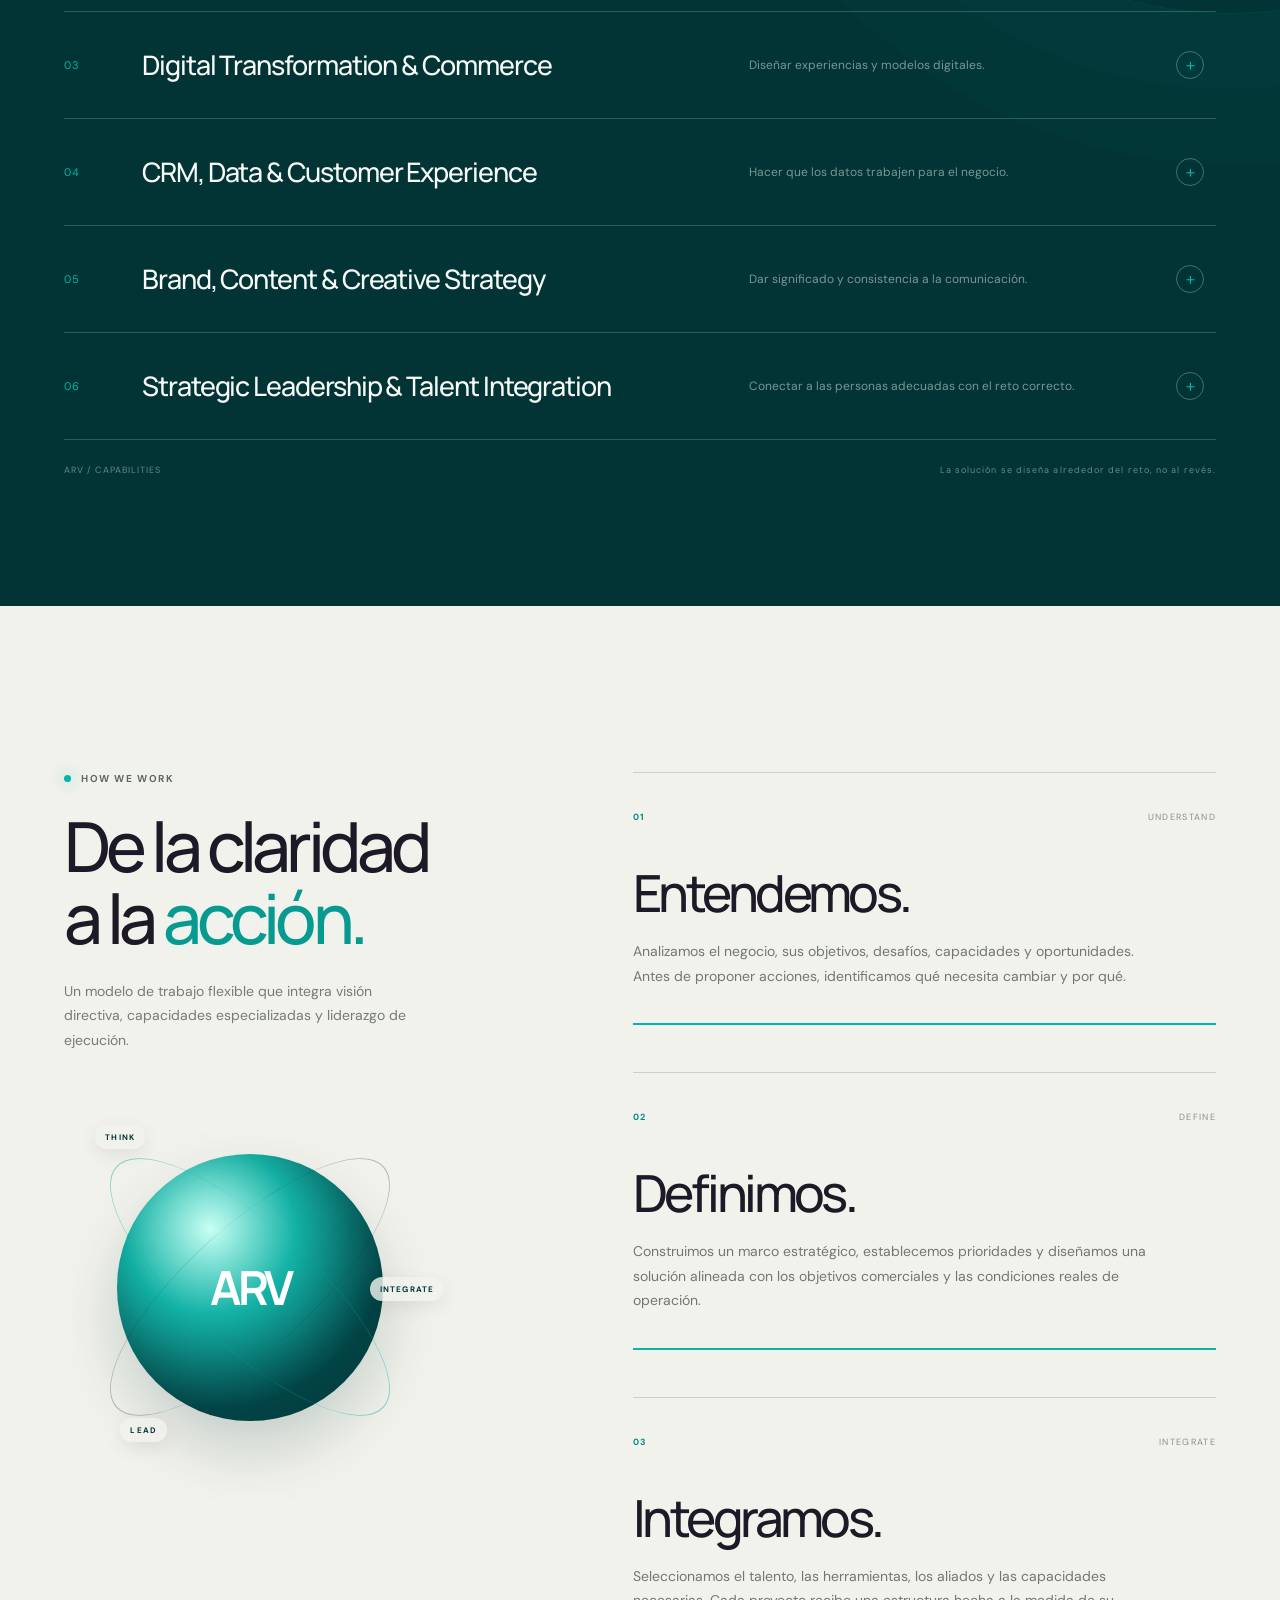
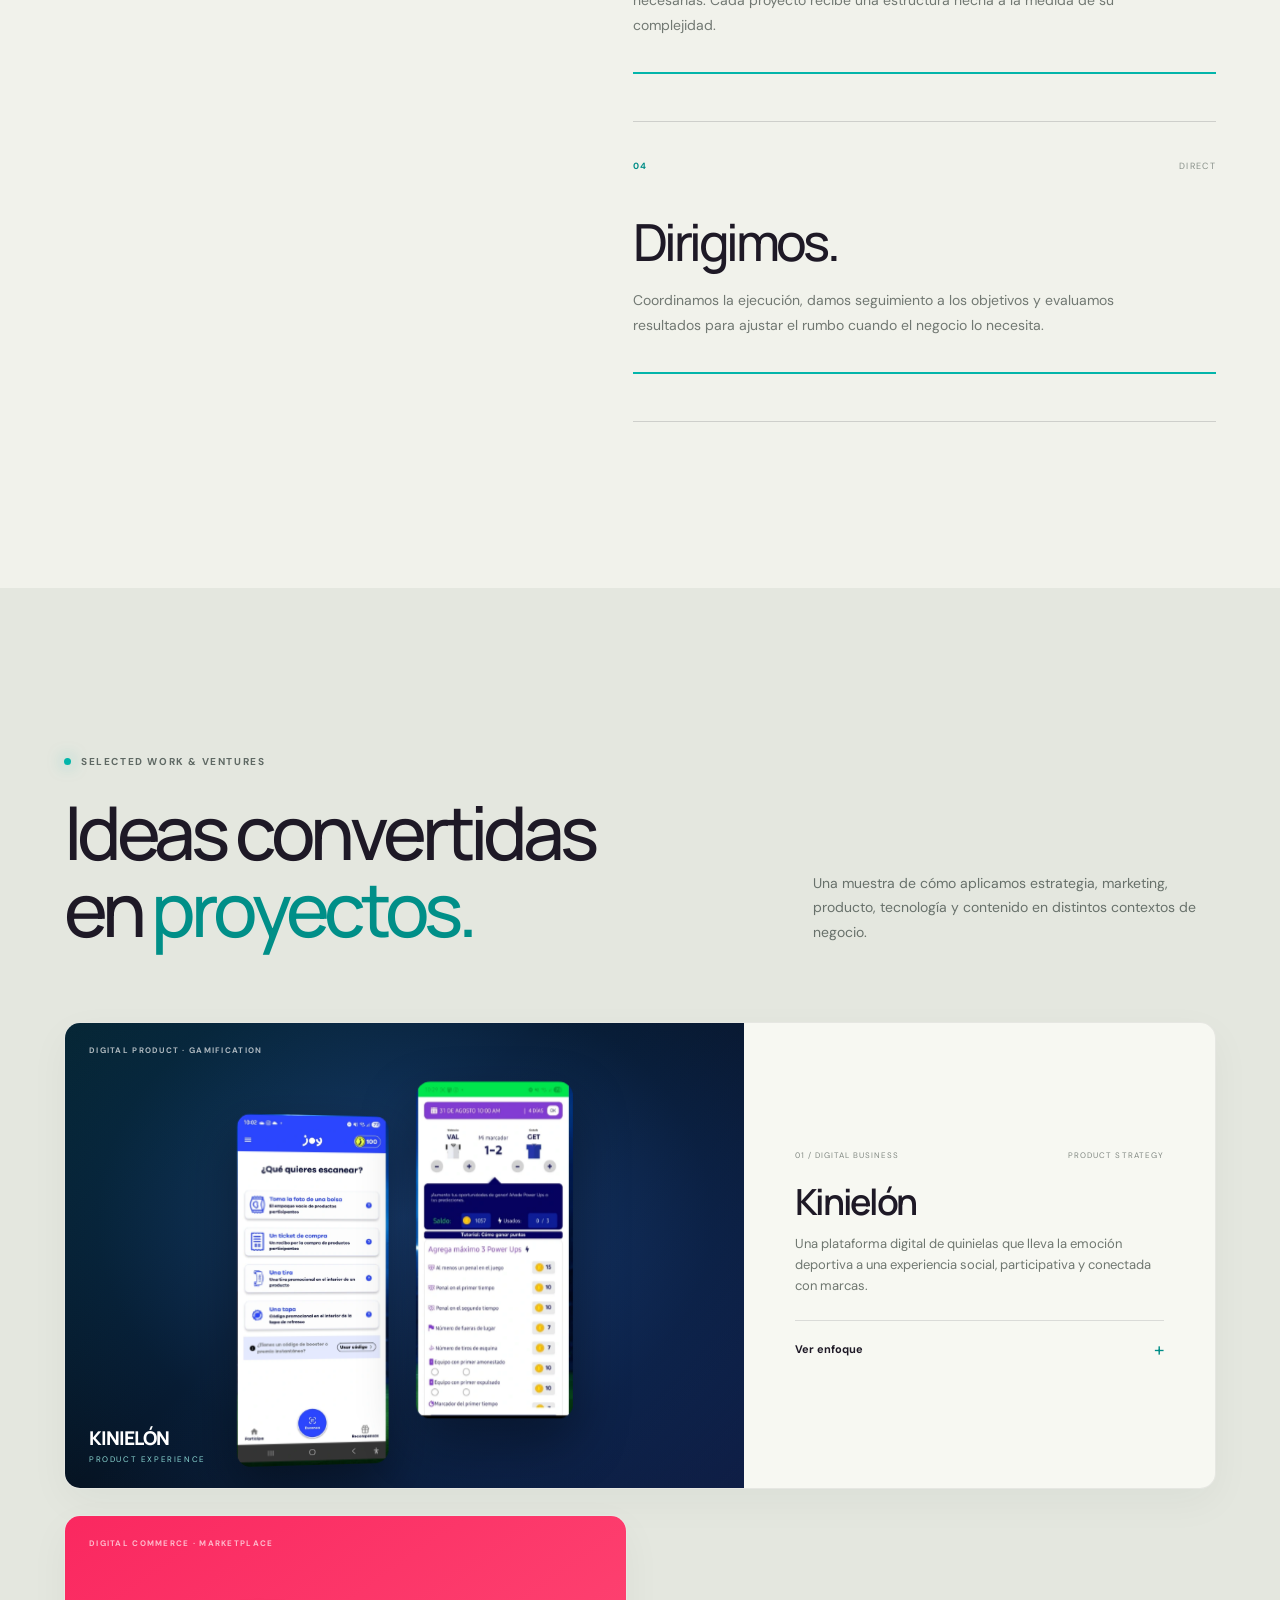
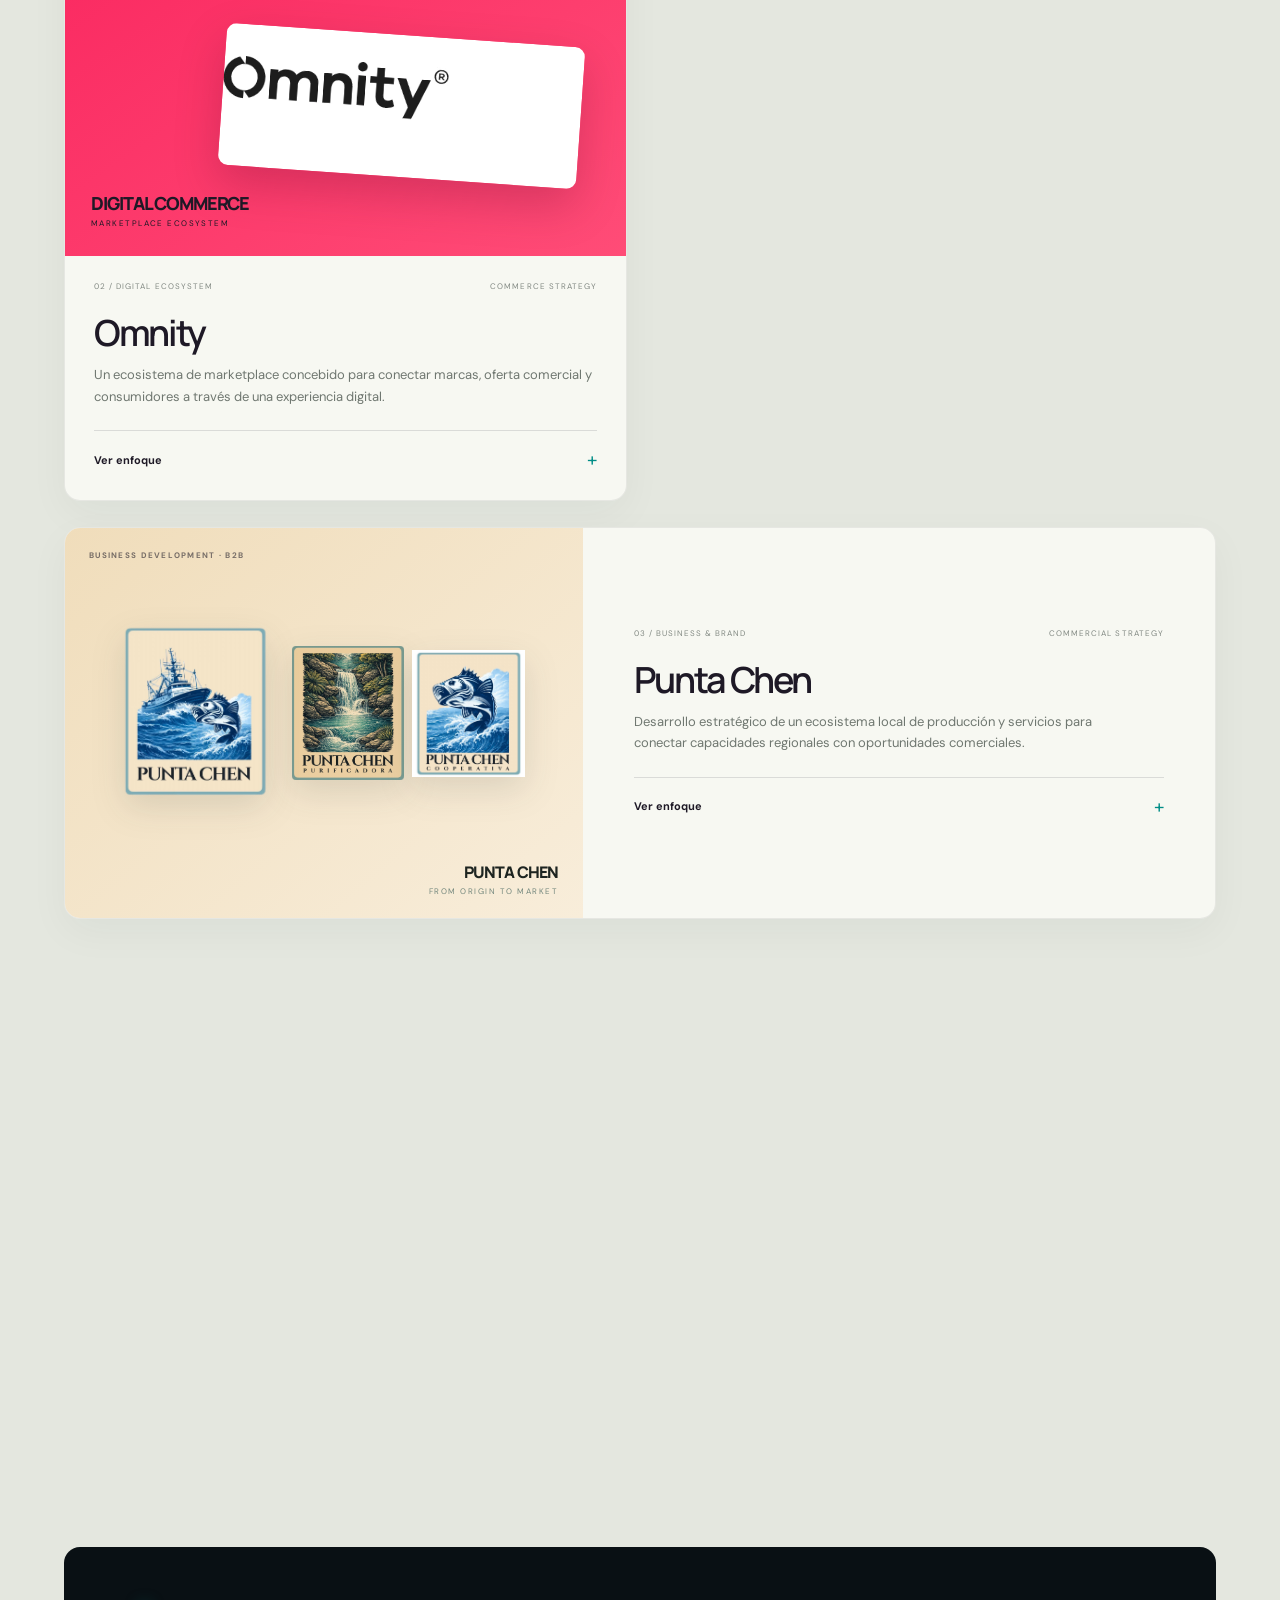
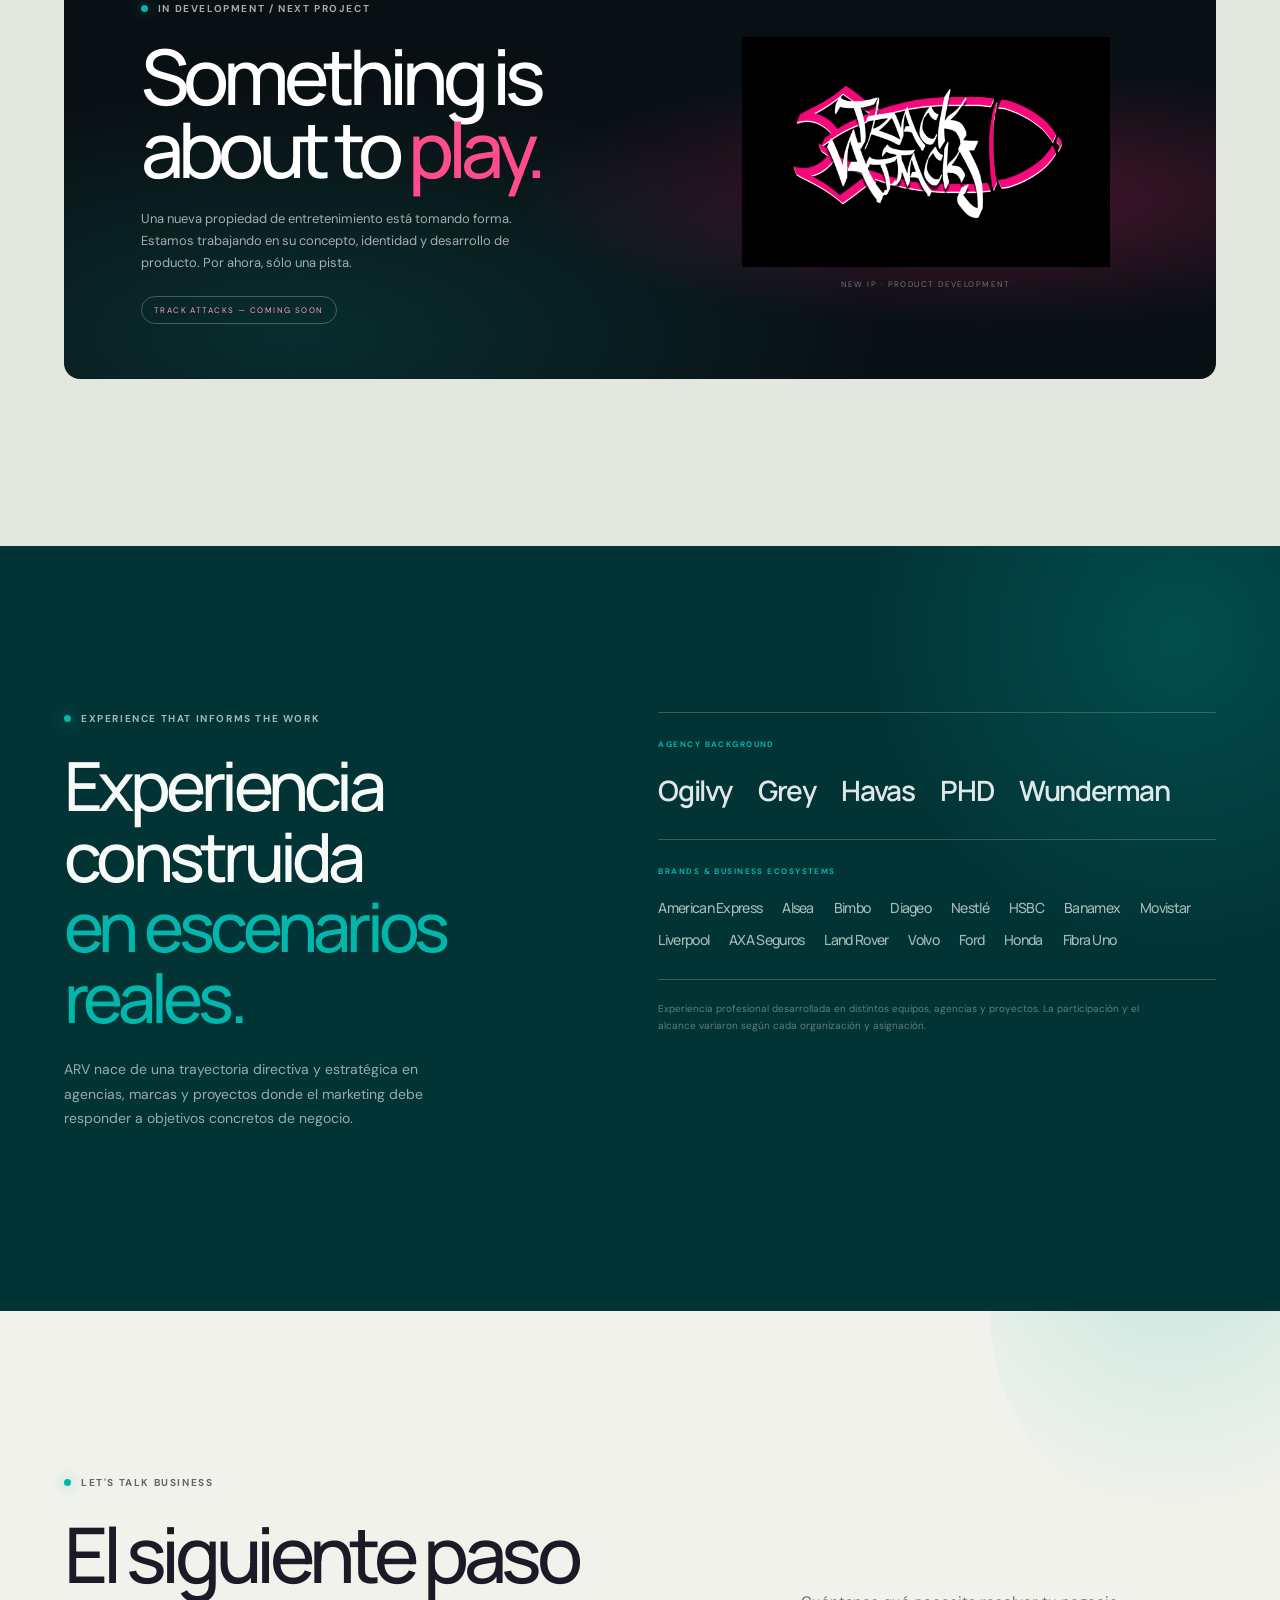
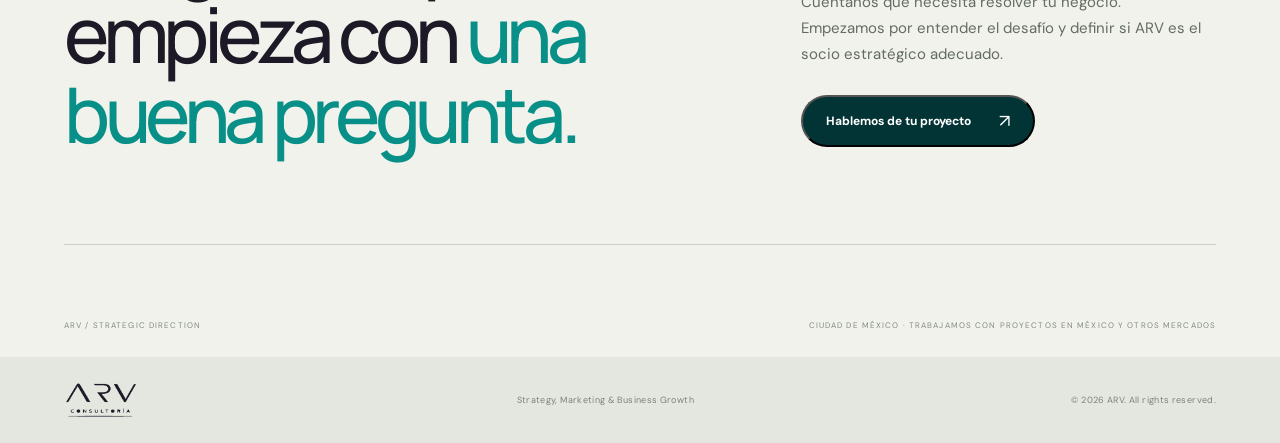
==== commit 94cbbefe: "Update index.html" ====
--- a/index.html
+++ b/index.html
@@ -18,6 +18,7 @@
   <link href="https://fonts.googleapis.com/css2?family=DM+Sans:wght@400;500;600;700&family=Manrope:wght@400;500;600;700;800&display=swap" rel="stylesheet">
   <link rel="icon" href="assets/arv-mark.svg" type="image/svg+xml">
   <link rel="stylesheet" href="styles.css">
+  <script defer src="https://cloud.umami.is/script.js" data-website-id="8e982251-90ff-43f2-ac10-c4fc4c312b70"></script>
 </head>
 <body>
   <div class="page-noise" aria-hidden="true"></div>
